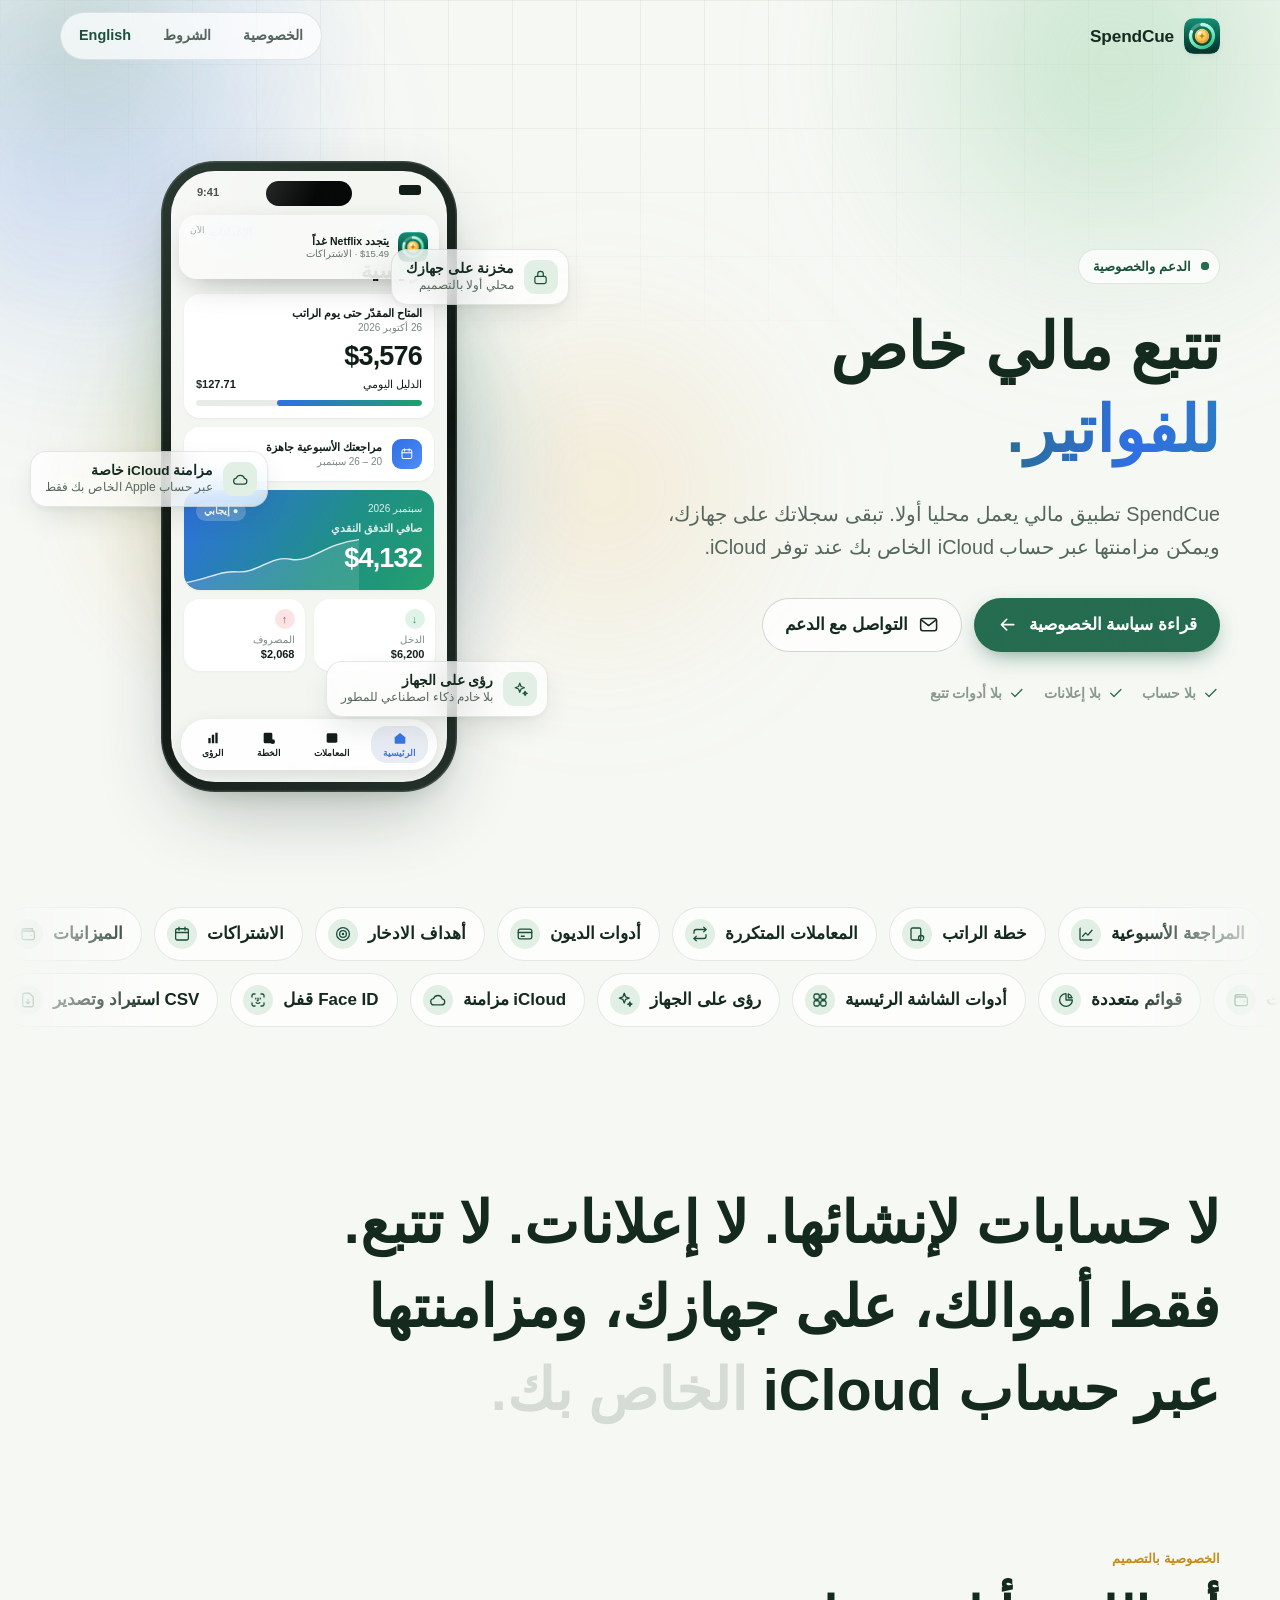
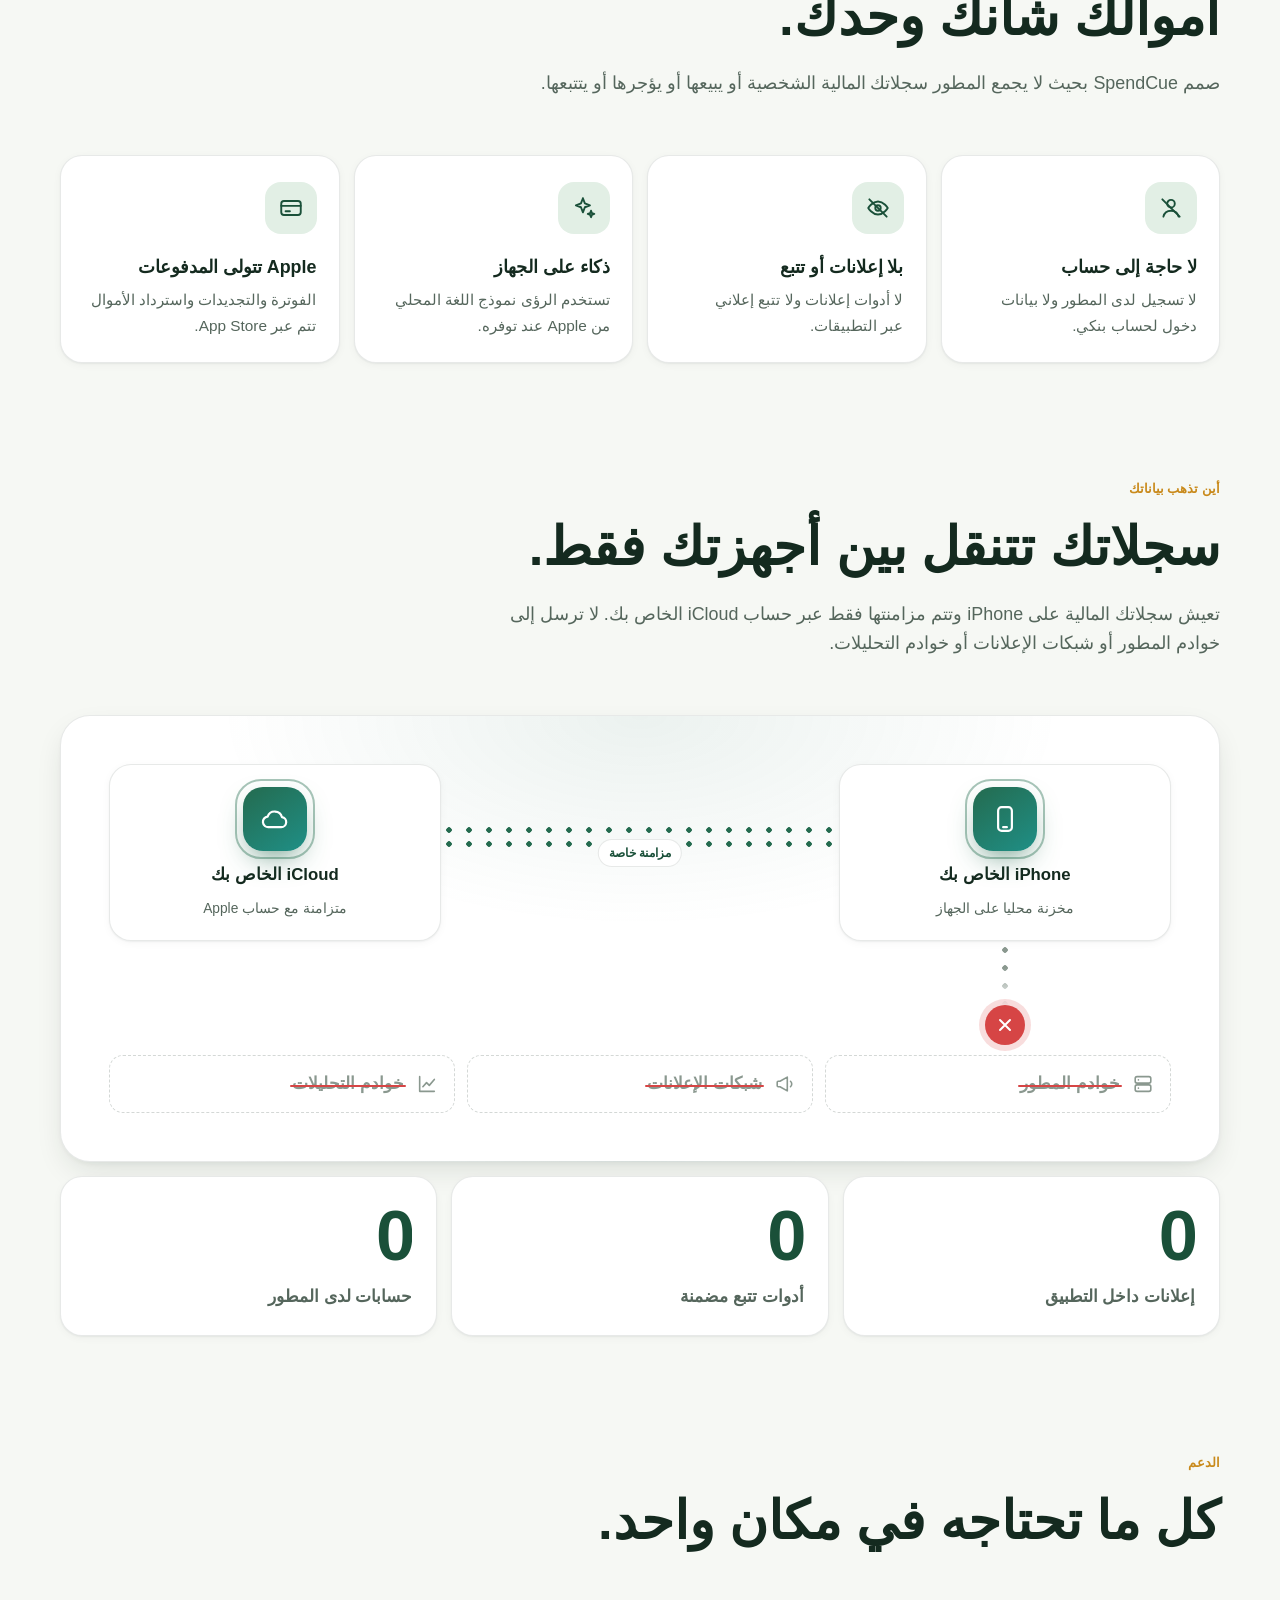
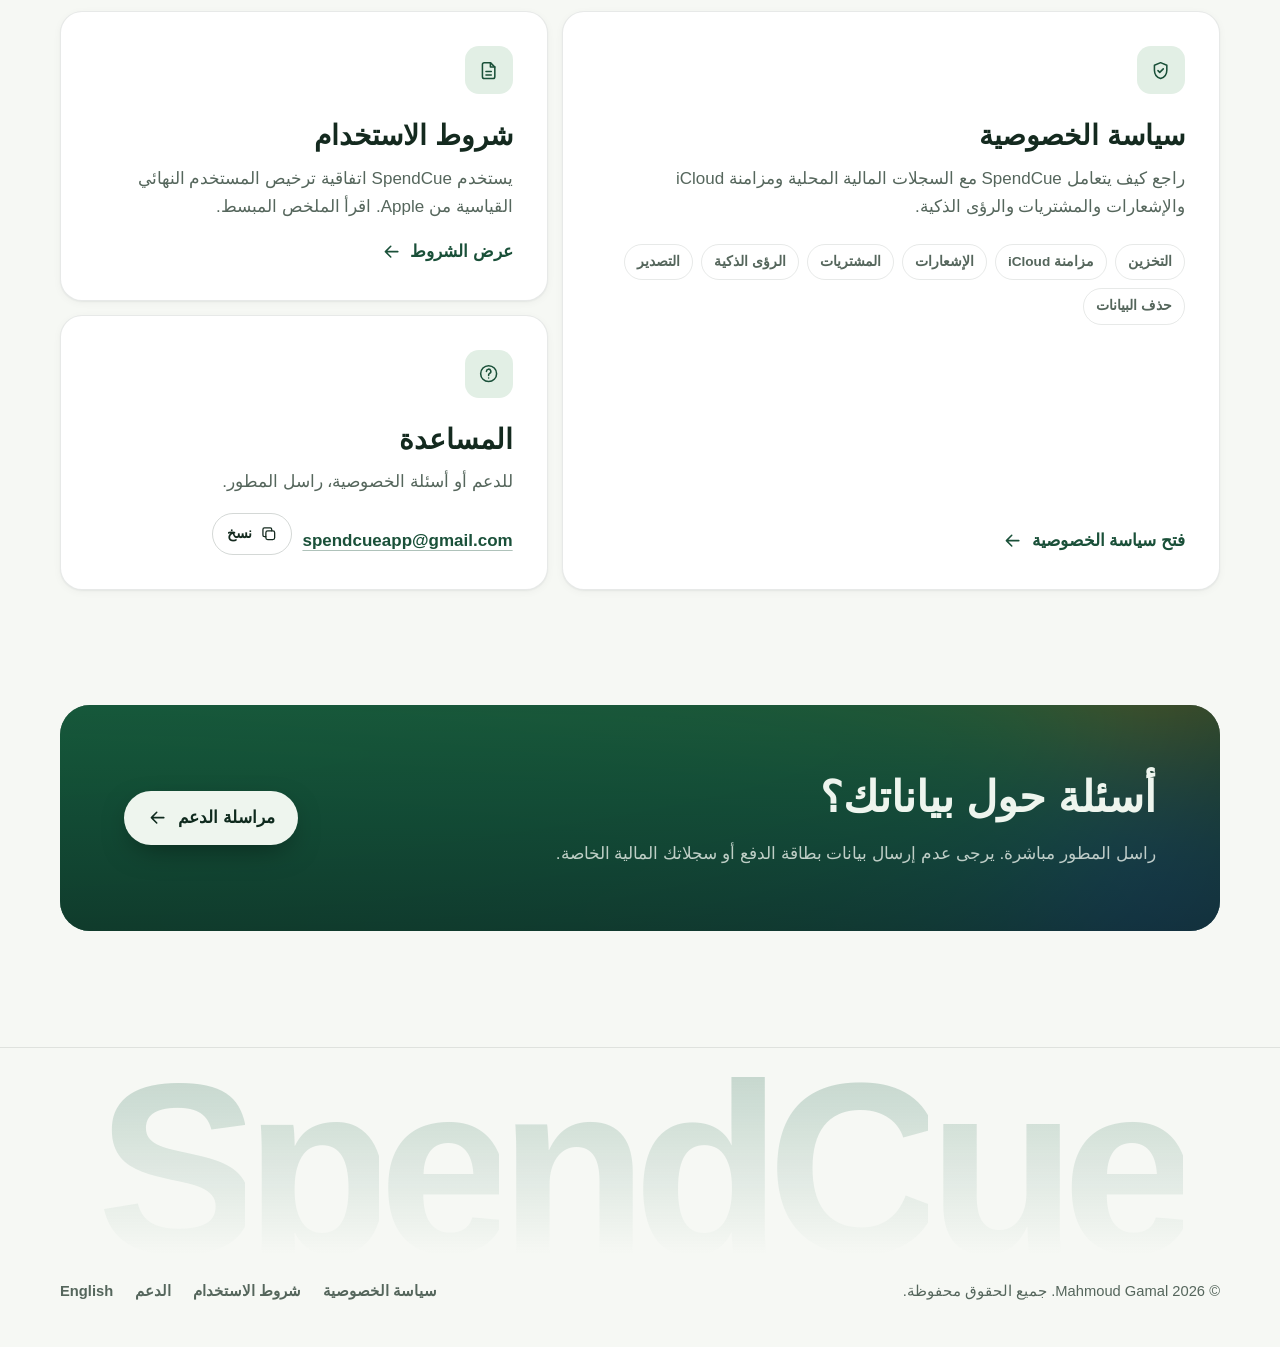
==== docs/ar/index.html @ 5187b75a "Redesign support site and add Terms of Use pages - Rebuild home, privacy, and Arabic pages on a shar" ====
<!doctype html>
<html lang="ar" dir="rtl">
  <head>
    <meta charset="utf-8">
    <meta name="viewport" content="width=device-width, initial-scale=1, viewport-fit=cover">
    <title>دعم SpendCue</title>
    <meta name="description" content="معلومات الدعم والخصوصية لتطبيق SpendCue، متتبع مالي خاص لهواتف iPhone.">
    <meta name="theme-color" content="#f6f8f4" media="(prefers-color-scheme: light)">
    <meta name="theme-color" content="#0b1510" media="(prefers-color-scheme: dark)">
    <link rel="canonical" href="https://mahmoudfotta.github.io/SpendCuePrivacy/ar/">
    <link rel="alternate" hreflang="en" href="https://mahmoudfotta.github.io/SpendCuePrivacy/">
    <link rel="alternate" hreflang="ar" href="https://mahmoudfotta.github.io/SpendCuePrivacy/ar/">
    <link rel="alternate" hreflang="x-default" href="https://mahmoudfotta.github.io/SpendCuePrivacy/">
    <link rel="icon" type="image/png" href="../assets/icon.png">
    <link rel="apple-touch-icon" href="../assets/apple-touch-icon.png">
    <link rel="stylesheet" href="../assets/styles.css">
    <script>document.documentElement.classList.add("js")</script>
    <script src="../assets/site.js" defer></script>
  </head>
  <body>
    <a class="skip-link" href="#main">تخطي إلى المحتوى</a>
    <div class="backdrop" aria-hidden="true"><span class="blob b1"></span><span class="blob b2"></span><span class="blob b3"></span></div>

    <header class="site-header">
      <div class="wrap">
        <a class="brand" href="./" aria-label="صفحة SpendCue الرئيسية">
          <img src="../assets/icon.png" alt="" width="36" height="36">
          <span>SpendCue</span>
        </a>
        <nav class="nav" aria-label="التنقل الرئيسي">
          <a href="./privacy/">الخصوصية</a>
          <a href="./terms/">الشروط</a>
          <a class="lang" href="../" lang="en" hreflang="en" dir="ltr">English</a>
        </nav>
      </div>
    </header>

    <main id="main">
      <section class="wrap hero">
        <div class="hero-copy">
          <p class="eyebrow rise" style="--d: 0ms"><span class="pulse" aria-hidden="true"></span>الدعم والخصوصية</p>
          <h1 data-split><span class="sr-only">تتبع مالي خاص للميزانيات والفواتير والأهداف والديون.</span><span aria-hidden="true">تتبع مالي خاص <span class="rotator"><span class="hl on">للميزانيات.</span><span class="hl">للفواتير.</span><span class="hl">للأهداف.</span><span class="hl">للديون.</span><span class="hl">للاشتراكات.</span></span></span></h1>
          <p class="lede rise" style="--d: 450ms">
            SpendCue تطبيق مالي يعمل محليا أولا. تبقى سجلاتك على جهازك، ويمكن مزامنتها عبر حساب iCloud الخاص بك عند توفر iCloud.
          </p>
          <div class="actions rise" style="--d: 600ms">
            <a class="btn magnetic" href="./privacy/">قراءة سياسة الخصوصية <svg class="icon arrow flip" aria-hidden="true"><use href="../assets/icons.svg#arrow"/></svg></a>
            <a class="btn ghost magnetic" href="mailto:spendcueapp@gmail.com"><svg class="icon" aria-hidden="true"><use href="../assets/icons.svg#mail"/></svg> التواصل مع الدعم</a>
          </div>
          <div class="trust-line rise" style="--d: 750ms">
            <span><svg class="icon" aria-hidden="true"><use href="../assets/icons.svg#check"/></svg>بلا حساب</span>
            <span><svg class="icon" aria-hidden="true"><use href="../assets/icons.svg#check"/></svg>بلا إعلانات</span>
            <span><svg class="icon" aria-hidden="true"><use href="../assets/icons.svg#check"/></svg>بلا أدوات تتبع</span>
          </div>
        </div>

        <div class="stage" aria-hidden="true">
          <div class="device-wrap">
            <div class="device-float">
              <div class="device">
                <div class="screen">
                  <div class="status-bar"><span>9:41</span><i></i></div>
                  <div class="notifs">
                    <div class="notif"><img src="../assets/icon.png" alt=""><div><b>يتجدد Netflix غداً</b><small>‎$15.49 · الاشتراكات</small></div><time>الآن</time></div>
                    <div class="notif"><img src="../assets/icon.png" alt=""><div><b>ميزانية البقالة عند 80%</b><small>‎$320 من ‎$400 هذا الشهر</small></div><time>الآن</time></div>
                    <div class="notif"><img src="../assets/icon.png" alt=""><div><b>مراجعتك الأسبوعية جاهزة</b><small>أنفقت أقل بنسبة 12% من الأسبوع الماضي</small></div><time>الآن</time></div>
                  </div>
                  <div class="app">
                    <div class="app-top"><span class="app-pill">شخصي ▾</span><span class="app-pill">الإعدادات ＋</span></div>
                    <p class="app-title">الرئيسية</p>
                    <div class="w-card" style="--d: 700ms">
                      <div class="w-label">المتاح المقدّر حتى يوم الراتب</div>
                      <div class="w-sub">26 أكتوبر 2026</div>
                      <div class="w-big" data-count="3576" data-prefix="$" data-delay="900">$3,576</div>
                      <div class="w-row"><span>الدليل اليومي</span><b>$127.71</b></div>
                      <div class="w-track"><b></b></div>
                    </div>
                    <div class="w-card w-review" style="--d: 850ms">
                      <span class="ico"><svg class="icon" width="16" height="16"><use href="../assets/icons.svg#calendar"/></svg></span>
                      <div><div class="w-label">مراجعتك الأسبوعية جاهزة</div><div class="w-sub">20 – 26 سبتمبر</div></div>
                    </div>
                    <div class="w-card w-flow" style="--d: 1000ms">
                      <div class="w-row"><span class="w-sub">سبتمبر 2026</span><span class="badge">● إيجابي</span></div>
                      <div class="w-label">صافي التدفق النقدي</div>
                      <div class="w-big" data-count="4132" data-prefix="$" data-delay="1100">$4,132</div>
                      <svg class="spark" viewBox="0 0 200 80" preserveAspectRatio="none">
                        <path class="area" d="M0 70 C30 64 40 52 62 54 S100 30 122 36 160 14 200 8 V80 H0Z"/>
                        <path pathLength="1" d="M0 70 C30 64 40 52 62 54 S100 30 122 36 160 14 200 8"/>
                      </svg>
                    </div>
                    <div class="mini-grid">
                      <div class="w-card" style="--d: 1150ms"><span class="dot in">↓</span><div class="w-sub">الدخل</div><b>$6,200</b></div>
                      <div class="w-card" style="--d: 1250ms"><span class="dot out">↑</span><div class="w-sub">المصروف</div><b>$2,068</b></div>
                    </div>
                  </div>
                  <div class="tabbar">
                    <span class="on"><svg><use href="../assets/icons.svg#home"/></svg>الرئيسية</span>
                    <span><svg><use href="../assets/icons.svg#list"/></svg>المعاملات</span>
                    <span><svg><use href="../assets/icons.svg#plan"/></svg>الخطة</span>
                    <span><svg><use href="../assets/icons.svg#bars"/></svg>الرؤى</span>
                  </div>
                </div>
              </div>
            </div>
          </div>
          <div class="chip c1"><span class="ci"><svg class="icon"><use href="../assets/icons.svg#lock"/></svg></span><span>مخزنة على جهازك<small>محلي أولا بالتصميم</small></span></div>
          <div class="chip c2"><span class="ci"><svg class="icon"><use href="../assets/icons.svg#cloud"/></svg></span><span>مزامنة iCloud خاصة<small>عبر حساب Apple الخاص بك فقط</small></span></div>
          <div class="chip c3"><span class="ci"><svg class="icon"><use href="../assets/icons.svg#sparkles"/></svg></span><span>رؤى على الجهاز<small>بلا خادم ذكاء اصطناعي للمطور</small></span></div>
        </div>
      </section>

      <div class="marquee" role="region" aria-label="المزايا">
        <div class="marquee-track"><div class="marquee-set" style="display:contents"><span class="pill"><svg class="icon" aria-hidden="true"><use href="../assets/icons.svg#wallet"/></svg>الميزانيات</span><span class="pill"><svg class="icon" aria-hidden="true"><use href="../assets/icons.svg#calendar"/></svg>الاشتراكات</span><span class="pill"><svg class="icon" aria-hidden="true"><use href="../assets/icons.svg#target"/></svg>أهداف الادخار</span><span class="pill"><svg class="icon" aria-hidden="true"><use href="../assets/icons.svg#card"/></svg>أدوات الديون</span><span class="pill"><svg class="icon" aria-hidden="true"><use href="../assets/icons.svg#repeat"/></svg>المعاملات المتكررة</span><span class="pill"><svg class="icon" aria-hidden="true"><use href="../assets/icons.svg#plan"/></svg>خطة الراتب</span><span class="pill"><svg class="icon" aria-hidden="true"><use href="../assets/icons.svg#chart"/></svg>المراجعة الأسبوعية</span></div><div aria-hidden="true" style="display:contents"><span class="pill"><svg class="icon" aria-hidden="true"><use href="../assets/icons.svg#wallet"/></svg>الميزانيات</span><span class="pill"><svg class="icon" aria-hidden="true"><use href="../assets/icons.svg#calendar"/></svg>الاشتراكات</span><span class="pill"><svg class="icon" aria-hidden="true"><use href="../assets/icons.svg#target"/></svg>أهداف الادخار</span><span class="pill"><svg class="icon" aria-hidden="true"><use href="../assets/icons.svg#card"/></svg>أدوات الديون</span><span class="pill"><svg class="icon" aria-hidden="true"><use href="../assets/icons.svg#repeat"/></svg>المعاملات المتكررة</span><span class="pill"><svg class="icon" aria-hidden="true"><use href="../assets/icons.svg#plan"/></svg>خطة الراتب</span><span class="pill"><svg class="icon" aria-hidden="true"><use href="../assets/icons.svg#chart"/></svg>المراجعة الأسبوعية</span></div></div>
        <div class="marquee-track reverse"><div class="marquee-set" style="display:contents"><span class="pill"><svg class="icon" aria-hidden="true"><use href="../assets/icons.svg#file"/></svg>استيراد وتصدير CSV</span><span class="pill"><svg class="icon" aria-hidden="true"><use href="../assets/icons.svg#faceid"/></svg>قفل Face ID</span><span class="pill"><svg class="icon" aria-hidden="true"><use href="../assets/icons.svg#cloud"/></svg>مزامنة iCloud</span><span class="pill"><svg class="icon" aria-hidden="true"><use href="../assets/icons.svg#sparkles"/></svg>رؤى على الجهاز</span><span class="pill"><svg class="icon" aria-hidden="true"><use href="../assets/icons.svg#grid"/></svg>أدوات الشاشة الرئيسية</span><span class="pill"><svg class="icon" aria-hidden="true"><use href="../assets/icons.svg#pie"/></svg>قوائم متعددة</span><span class="pill"><svg class="icon" aria-hidden="true"><use href="../assets/icons.svg#wallet"/></svg>الميزانيات</span></div><div aria-hidden="true" style="display:contents"><span class="pill"><svg class="icon" aria-hidden="true"><use href="../assets/icons.svg#file"/></svg>استيراد وتصدير CSV</span><span class="pill"><svg class="icon" aria-hidden="true"><use href="../assets/icons.svg#faceid"/></svg>قفل Face ID</span><span class="pill"><svg class="icon" aria-hidden="true"><use href="../assets/icons.svg#cloud"/></svg>مزامنة iCloud</span><span class="pill"><svg class="icon" aria-hidden="true"><use href="../assets/icons.svg#sparkles"/></svg>رؤى على الجهاز</span><span class="pill"><svg class="icon" aria-hidden="true"><use href="../assets/icons.svg#grid"/></svg>أدوات الشاشة الرئيسية</span><span class="pill"><svg class="icon" aria-hidden="true"><use href="../assets/icons.svg#pie"/></svg>قوائم متعددة</span><span class="pill"><svg class="icon" aria-hidden="true"><use href="../assets/icons.svg#wallet"/></svg>الميزانيات</span></div></div>
      </div>

      <section class="wrap section">
        <p class="manifesto" data-scrub>لا حسابات لإنشائها. لا إعلانات. لا تتبع. فقط <span class="key">أموالك، على جهازك،</span> ومزامنتها عبر <span class="key">حساب iCloud الخاص بك.</span></p>
      </section>

      <section class="wrap section" aria-labelledby="promises-title" style="padding-top: 0">
        <div class="section-head reveal">
          <span class="kicker">الخصوصية بالتصميم</span>
          <h2 id="promises-title" data-words>أموالك شأنك وحدك.</h2>
          <p>صمم SpendCue بحيث لا يجمع المطور سجلاتك المالية الشخصية أو يبيعها أو يؤجرها أو يتتبعها.</p>
        </div>
        <div class="promises tilt-group" data-stagger>
          <article class="promise reveal tilt glow-border">
            <span class="p-icon"><svg class="icon" aria-hidden="true"><use href="../assets/icons.svg#user-off"/></svg></span>
            <h3>لا حاجة إلى حساب</h3>
            <p>لا تسجيل لدى المطور ولا بيانات دخول لحساب بنكي.</p>
          </article>
          <article class="promise reveal tilt glow-border">
            <span class="p-icon"><svg class="icon" aria-hidden="true"><use href="../assets/icons.svg#eye-off"/></svg></span>
            <h3>بلا إعلانات أو تتبع</h3>
            <p>لا أدوات إعلانات ولا تتبع إعلاني عبر التطبيقات.</p>
          </article>
          <article class="promise reveal tilt glow-border">
            <span class="p-icon"><svg class="icon" aria-hidden="true"><use href="../assets/icons.svg#sparkles"/></svg></span>
            <h3>ذكاء على الجهاز</h3>
            <p>تستخدم الرؤى نموذج اللغة المحلي من Apple عند توفره.</p>
          </article>
          <article class="promise reveal tilt glow-border">
            <span class="p-icon"><svg class="icon" aria-hidden="true"><use href="../assets/icons.svg#card"/></svg></span>
            <h3>Apple تتولى المدفوعات</h3>
            <p>الفوترة والتجديدات واسترداد الأموال تتم عبر App Store.</p>
          </article>
        </div>
      </section>

      <section class="wrap section" aria-labelledby="flow-title" style="padding-top: 0">
        <div class="section-head reveal">
          <span class="kicker">أين تذهب بياناتك</span>
          <h2 id="flow-title" data-words>سجلاتك تتنقل بين أجهزتك فقط.</h2>
          <p>تعيش سجلاتك المالية على iPhone وتتم مزامنتها فقط عبر حساب iCloud الخاص بك. لا ترسل إلى خوادم المطور أو شبكات الإعلانات أو خوادم التحليلات.</p>
        </div>
        <div class="flow reveal">
          <div class="node phone"><span class="n-icon"><svg class="icon" aria-hidden="true"><use href="../assets/icons.svg#phone"/></svg></span><b>iPhone الخاص بك</b><small>مخزنة محليا على الجهاز</small></div>
          <div class="wire" aria-hidden="true"><span></span><span></span><em>مزامنة خاصة</em></div>
          <div class="node cloud"><span class="n-icon"><svg class="icon" aria-hidden="true"><use href="../assets/icons.svg#cloud"/></svg></span><b>iCloud الخاص بك</b><small>متزامنة مع حساب Apple</small></div>
          <div class="drop" aria-hidden="true"><span class="barrier"><svg class="icon" aria-hidden="true"><use href="../assets/icons.svg#x"/></svg></span></div>
          <div class="blocked">
            <div style="--i: 0"><svg class="icon" aria-hidden="true"><use href="../assets/icons.svg#server"/></svg><span>خوادم المطور</span></div>
            <div style="--i: 1"><svg class="icon" aria-hidden="true"><use href="../assets/icons.svg#megaphone"/></svg><span>شبكات الإعلانات</span></div>
            <div style="--i: 2"><svg class="icon" aria-hidden="true"><use href="../assets/icons.svg#chart"/></svg><span>خوادم التحليلات</span></div>
          </div>
        </div>
        <div class="stats" data-stagger>
          <div class="stat reveal"><strong><span class="odo"><span class="odo-strip"><span>9</span><span>8</span><span>7</span><span>6</span><span>5</span><span>4</span><span>3</span><span>2</span><span>1</span><span>0</span></span></span></strong><p>إعلانات داخل التطبيق</p></div>
          <div class="stat reveal"><strong><span class="odo"><span class="odo-strip"><span>9</span><span>8</span><span>7</span><span>6</span><span>5</span><span>4</span><span>3</span><span>2</span><span>1</span><span>0</span></span></span></strong><p>أدوات تتبع مضمنة</p></div>
          <div class="stat reveal"><strong><span class="odo"><span class="odo-strip"><span>9</span><span>8</span><span>7</span><span>6</span><span>5</span><span>4</span><span>3</span><span>2</span><span>1</span><span>0</span></span></span></strong><p>حسابات لدى المطور</p></div>
        </div>
      </section>

      <section class="wrap section" aria-labelledby="help-title" style="padding-top: 0">
        <div class="section-head reveal">
          <span class="kicker">الدعم</span>
          <h2 id="help-title" data-words>كل ما تحتاجه في مكان واحد.</h2>
        </div>
        <div class="bento tilt-group" data-stagger>
          <a class="tile big reveal tilt glow-border" data-tilt="4" href="./privacy/">
            <span class="t-icon"><svg class="icon" aria-hidden="true"><use href="../assets/icons.svg#shield"/></svg></span>
            <h3>سياسة الخصوصية</h3>
            <p>راجع كيف يتعامل SpendCue مع السجلات المالية المحلية ومزامنة iCloud والإشعارات والمشتريات والرؤى الذكية.</p>
            <ul class="toc-preview" aria-label="الموضوعات المشمولة">
              <li style="--i: 0">التخزين</li>
              <li style="--i: 1">مزامنة iCloud</li>
              <li style="--i: 2">الإشعارات</li>
              <li style="--i: 3">المشتريات</li>
              <li style="--i: 4">الرؤى الذكية</li>
              <li style="--i: 5">التصدير</li>
              <li style="--i: 6">حذف البيانات</li>
            </ul>
            <span class="go">فتح سياسة الخصوصية <svg class="icon arrow flip" aria-hidden="true"><use href="../assets/icons.svg#arrow"/></svg></span>
          </a>
          <a class="tile reveal tilt glow-border" data-tilt="5" href="./terms/">
            <span class="t-icon"><svg class="icon" aria-hidden="true"><use href="../assets/icons.svg#doc"/></svg></span>
            <h3>شروط الاستخدام</h3>
            <p>يستخدم SpendCue اتفاقية ترخيص المستخدم النهائي القياسية من Apple. اقرأ الملخص المبسط.</p>
            <span class="go">عرض الشروط <svg class="icon arrow flip" aria-hidden="true"><use href="../assets/icons.svg#arrow"/></svg></span>
          </a>
          <div class="tile reveal tilt glow-border" data-tilt="5">
            <span class="t-icon"><svg class="icon" aria-hidden="true"><use href="../assets/icons.svg#help"/></svg></span>
            <h3>المساعدة</h3>
            <p>للدعم أو أسئلة الخصوصية، راسل المطور.</p>
            <div class="email-row">
              <a class="go" href="mailto:spendcueapp@gmail.com">spendcueapp@gmail.com</a>
              <button class="copy-btn" type="button" data-copy="spendcueapp@gmail.com">
                <svg class="icon copy" aria-hidden="true"><use href="../assets/icons.svg#copy"/></svg>
                <svg class="icon check" aria-hidden="true"><use href="../assets/icons.svg#check"/></svg>
                نسخ
              </button>
            </div>
          </div>
        </div>
      </section>

      <section class="wrap section" style="padding-top: 0">
        <div class="cta reveal">
          <div>
            <h2>أسئلة حول بياناتك؟</h2>
            <p>راسل المطور مباشرة. يرجى عدم إرسال بيانات بطاقة الدفع أو سجلاتك المالية الخاصة.</p>
          </div>
          <a class="btn magnetic" data-magnet="0.35" href="mailto:spendcueapp@gmail.com">مراسلة الدعم <svg class="icon arrow flip" aria-hidden="true"><use href="../assets/icons.svg#arrow"/></svg></a>
        </div>
      </section>
    </main>

    <footer class="site-footer">
      <span class="footer-mark reveal" aria-hidden="true" data-letters>SpendCue</span>
      <div class="wrap">
        <span>&copy; 2026 Mahmoud Gamal. جميع الحقوق محفوظة.</span>
        <nav class="foot-links" aria-label="روابط التذييل">
          <a href="./privacy/">سياسة الخصوصية</a>
          <a href="./terms/">شروط الاستخدام</a>
          <a href="mailto:spendcueapp@gmail.com">الدعم</a>
          <a href="../" lang="en" hreflang="en" dir="ltr">English</a>
        </nav>
      </div>
    </footer>

    <div class="toast" role="status" aria-live="polite"><svg class="icon" aria-hidden="true"><use href="../assets/icons.svg#check"/></svg>تم نسخ البريد</div>
  </body>
</html>
---- docs/assets/styles.css ----
/* ==========================================================================
   SpendCue — support site
   Tokens mirror the app's asset catalog (color.brand.primary, color.bg.*).
   ========================================================================== */

:root {
  color-scheme: light;

  --bg: #f6f8f4;
  --bg-deep: #e9f0e8;
  --surface: #ffffff;
  --glass: rgba(255, 255, 255, 0.72);
  --ink: #142a1f;
  --muted: #55665c;
  --faint: #8a988f;
  --line: rgba(20, 42, 31, 0.1);
  --line-strong: rgba(20, 42, 31, 0.18);

  --brand: #246b4f;
  --brand-ink: #1a5039;
  --brand-soft: #e2efe5;
  --on-brand: #ffffff;
  --mint: #7fc792;
  --gold: #c98a1b;
  --blue: #2f6fe4;
  --teal: #1f8f86;
  --flow: linear-gradient(120deg, #2f6fe4 0%, #1f8f86 55%, #1e9e6a 100%);

  --aurora-1: rgba(127, 199, 146, 0.45);
  --aurora-2: rgba(47, 111, 228, 0.18);
  --aurora-3: rgba(227, 169, 59, 0.22);

  --shadow-sm: 0 1px 2px rgba(20, 42, 31, 0.06), 0 2px 8px rgba(20, 42, 31, 0.04);
  --shadow-md: 0 2px 4px rgba(20, 42, 31, 0.04), 0 12px 32px -8px rgba(20, 42, 31, 0.14);
  --shadow-lg: 0 30px 80px -20px rgba(20, 42, 31, 0.32), 0 12px 24px -12px rgba(20, 42, 31, 0.18);

  --radius: 22px;
  --radius-sm: 14px;
  --ease-out: cubic-bezier(0.16, 1, 0.3, 1);
  --ease-in-out: cubic-bezier(0.65, 0, 0.35, 1);
  --spring: cubic-bezier(0.34, 1.56, 0.64, 1);

  --gutter: clamp(16px, 4vw, 40px);
  --max: 1160px;
  --header-h: 72px;
}

@media (prefers-color-scheme: dark) {
  :root {
    color-scheme: dark;

    --bg: #0b1510;
    --bg-deep: #0f1d16;
    --surface: #13211a;
    --glass: rgba(16, 28, 22, 0.7);
    --ink: #eef5ee;
    --muted: #a7b8ad;
    --faint: #75877b;
    --line: rgba(238, 245, 238, 0.09);
    --line-strong: rgba(238, 245, 238, 0.16);

    --brand: #a0d6ac;
    --brand-ink: #c3e8cb;
    --brand-soft: rgba(160, 214, 172, 0.12);
    --on-brand: #0b1510;
    --mint: #a0d6ac;
    --gold: #efc87c;
    --blue: #7aa6ff;
    --teal: #7accc4;

    --aurora-1: rgba(160, 214, 172, 0.16);
    --aurora-2: rgba(70, 120, 230, 0.16);
    --aurora-3: rgba(239, 200, 124, 0.08);

    --shadow-sm: 0 1px 2px rgba(0, 0, 0, 0.4);
    --shadow-md: 0 2px 4px rgba(0, 0, 0, 0.3), 0 12px 32px -8px rgba(0, 0, 0, 0.5);
    --shadow-lg: 0 30px 80px -20px rgba(0, 0, 0, 0.75), 0 12px 24px -12px rgba(0, 0, 0, 0.5);
  }
}

/* --------------------------------------------------------------------------
   Base
   -------------------------------------------------------------------------- */

*,
*::before,
*::after {
  box-sizing: border-box;
}

html {
  scroll-behavior: smooth;
  scroll-padding-top: calc(var(--header-h) + 24px);
  -webkit-text-size-adjust: 100%;
}

body {
  margin: 0;
  min-height: 100vh;
  overflow-x: hidden;
  background: var(--bg);
  color: var(--ink);
  font-family: -apple-system, BlinkMacSystemFont, "SF Pro Text", "Segoe UI", Roboto, "Noto Sans Arabic", "Helvetica Neue", sans-serif;
  font-size: 17px;
  line-height: 1.65;
  -webkit-font-smoothing: antialiased;
  text-rendering: optimizeLegibility;
}

::selection {
  background: color-mix(in srgb, var(--brand) 28%, transparent);
}

a {
  color: var(--brand-ink);
  text-decoration-color: color-mix(in srgb, currentColor 35%, transparent);
  text-decoration-thickness: 0.08em;
  text-underline-offset: 0.22em;
  transition: color 0.2s, text-decoration-color 0.2s;
}

a:hover {
  text-decoration-color: currentColor;
}

:focus-visible {
  outline: 2px solid var(--brand);
  outline-offset: 3px;
  border-radius: 8px;
}

h1,
h2,
h3 {
  margin: 0;
  font-family: -apple-system, BlinkMacSystemFont, "SF Pro Display", "Segoe UI", Roboto, "Noto Sans Arabic", sans-serif;
  line-height: 1.08;
  letter-spacing: -0.025em;
  text-wrap: balance;
}

html[lang="ar"] h1,
html[lang="ar"] h2,
html[lang="ar"] h3 {
  letter-spacing: 0;
  line-height: 1.3;
}

p {
  margin: 0 0 1em;
  text-wrap: pretty;
}

.icon {
  width: 1.25em;
  height: 1.25em;
  flex: none;
  fill: none;
  stroke: currentColor;
  stroke-width: 1.75;
  stroke-linecap: round;
  stroke-linejoin: round;
}

html[dir="rtl"] .flip {
  transform: scaleX(-1);
}

.sr-only {
  position: absolute;
  width: 1px;
  height: 1px;
  overflow: hidden;
  clip: rect(0 0 0 0);
  white-space: nowrap;
}

.skip-link {
  position: fixed;
  inset-inline-start: 16px;
  top: -60px;
  z-index: 100;
  padding: 10px 16px;
  border-radius: 999px;
  background: var(--ink);
  color: var(--bg);
  font-weight: 700;
  text-decoration: none;
  transition: top 0.3s var(--ease-out);
}

.skip-link:focus {
  top: 16px;
}

.wrap {
  width: min(var(--max), 100% - var(--gutter) * 2);
  margin-inline: auto;
}

/* --------------------------------------------------------------------------
   Ambient background — drifting aurora + fading grid
   -------------------------------------------------------------------------- */

.backdrop {
  position: fixed;
  inset: 0;
  z-index: -1;
  overflow: hidden;
  pointer-events: none;
}

.backdrop::before {
  content: "";
  position: absolute;
  inset: 0;
  background-image:
    linear-gradient(var(--line) 1px, transparent 1px),
    linear-gradient(90deg, var(--line) 1px, transparent 1px);
  background-size: 64px 64px;
  mask-image: radial-gradient(ellipse 80% 55% at 50% 0%, #000 20%, transparent 75%);
  -webkit-mask-image: radial-gradient(ellipse 80% 55% at 50% 0%, #000 20%, transparent 75%);
  opacity: 0.55;
}

.blob {
  position: absolute;
  width: 46vmax;
  height: 46vmax;
  border-radius: 50%;
  filter: blur(70px);
  will-change: transform;
}

.blob.b1 {
  top: -18vmax;
  inset-inline-start: -10vmax;
  background: radial-gradient(circle, var(--aurora-1), transparent 65%);
  animation: drift-a 22s var(--ease-in-out) infinite alternate;
}

.blob.b2 {
  top: -10vmax;
  inset-inline-end: -16vmax;
  background: radial-gradient(circle, var(--aurora-2), transparent 65%);
  animation: drift-b 26s var(--ease-in-out) infinite alternate;
}

.blob.b3 {
  top: 30vh;
  left: 30%;
  width: 34vmax;
  height: 34vmax;
  background: radial-gradient(circle, var(--aurora-3), transparent 65%);
  animation: drift-c 30s var(--ease-in-out) infinite alternate;
}

@keyframes drift-a {
  to { transform: translate3d(12vmax, 8vmax, 0) scale(1.15); }
}

@keyframes drift-b {
  to { transform: translate3d(-10vmax, 14vmax, 0) scale(0.9); }
}

@keyframes drift-c {
  to { transform: translate3d(-14vmax, -6vmax, 0) scale(1.2); }
}

/* --------------------------------------------------------------------------
   Header
   -------------------------------------------------------------------------- */

.site-header {
  position: sticky;
  top: 0;
  z-index: 50;
  view-transition-name: site-header;
}

.site-header .wrap {
  display: flex;
  align-items: center;
  justify-content: space-between;
  gap: 16px;
  height: var(--header-h);
}

.site-header {
  border-bottom: 1px solid transparent;
  transition: background-color 0.4s, border-color 0.4s, backdrop-filter 0.4s, -webkit-backdrop-filter 0.4s;
}

.site-header.is-scrolled {
  border-bottom-color: var(--line);
  background-color: var(--glass);
  backdrop-filter: saturate(180%) blur(18px);
  -webkit-backdrop-filter: saturate(180%) blur(18px);
}

.brand {
  display: inline-flex;
  align-items: center;
  gap: 10px;
  color: var(--ink);
  font-size: 1.08rem;
  font-weight: 750;
  letter-spacing: -0.01em;
  text-decoration: none;
}

.brand img {
  width: 36px;
  height: 36px;
  border-radius: 9px;
  box-shadow: var(--shadow-sm);
  view-transition-name: brand-icon;
  transition: transform 0.5s var(--spring);
}

.brand:hover img {
  transform: rotate(-8deg) scale(1.08);
}

.nav {
  display: flex;
  align-items: center;
  gap: 4px;
  padding: 4px;
  border: 1px solid var(--line);
  border-radius: 999px;
  background: var(--glass);
  backdrop-filter: blur(12px);
  -webkit-backdrop-filter: blur(12px);
}

.nav a {
  position: relative;
  padding: 7px 14px;
  border-radius: 999px;
  color: var(--muted);
  font-size: 0.9rem;
  font-weight: 600;
  text-decoration: none;
  white-space: nowrap;
  transition: color 0.25s, background 0.25s;
}

.nav a:hover {
  color: var(--ink);
  background: var(--brand-soft);
}

.nav a[aria-current="page"] {
  color: var(--on-brand);
  background: var(--brand);
}

.nav .lang {
  color: var(--brand-ink);
}

/* --------------------------------------------------------------------------
   Buttons & chips
   -------------------------------------------------------------------------- */

.btn {
  position: relative;
  display: inline-flex;
  align-items: center;
  justify-content: center;
  gap: 10px;
  min-height: 52px;
  padding: 12px 22px;
  overflow: hidden;
  border: 1px solid transparent;
  border-radius: 999px;
  background: var(--brand);
  color: var(--on-brand);
  font: inherit;
  font-weight: 700;
  text-decoration: none;
  cursor: pointer;
  isolation: isolate;
  box-shadow: 0 8px 24px -8px color-mix(in srgb, var(--brand) 70%, transparent);
  transition: transform 0.4s var(--spring), box-shadow 0.4s var(--ease-out), background 0.3s;
}

.btn::after {
  content: "";
  position: absolute;
  inset: 0;
  z-index: -1;
  background: linear-gradient(105deg, transparent 30%, rgba(255, 255, 255, 0.35) 50%, transparent 70%);
  transform: translateX(-120%);
  transition: transform 0.8s var(--ease-out);
}

.btn:hover {
  transform: translateY(-2px);
  box-shadow: 0 14px 32px -10px color-mix(in srgb, var(--brand) 80%, transparent);
}

.btn:hover::after {
  transform: translateX(120%);
}

.btn:active {
  transform: translateY(0) scale(0.97);
}

.btn .icon {
  transition: transform 0.4s var(--spring);
}

.btn:hover .icon.arrow {
  transform: translateX(4px);
}

html[dir="rtl"] .btn:hover .icon.arrow {
  transform: scaleX(-1) translateX(4px);
}

.btn.ghost {
  border-color: var(--line-strong);
  background: var(--glass);
  color: var(--ink);
  box-shadow: none;
  backdrop-filter: blur(10px);
  -webkit-backdrop-filter: blur(10px);
}

.btn.ghost:hover {
  border-color: var(--brand);
  background: var(--surface);
}

.eyebrow {
  display: inline-flex;
  align-items: center;
  gap: 10px;
  margin: 0 0 22px;
  padding: 6px 14px 6px 10px;
  border: 1px solid var(--line);
  border-radius: 999px;
  background: var(--glass);
  color: var(--brand-ink);
  font-size: 0.8rem;
  font-weight: 700;
  letter-spacing: 0.08em;
  text-transform: uppercase;
  backdrop-filter: blur(10px);
  -webkit-backdrop-filter: blur(10px);
}

html[dir="rtl"] .eyebrow {
  padding: 6px 10px 6px 14px;
  letter-spacing: 0;
}

.pulse {
  position: relative;
  width: 8px;
  height: 8px;
  border-radius: 50%;
  background: var(--brand);
}

.pulse::after {
  content: "";
  position: absolute;
  inset: 0;
  border-radius: 50%;
  background: var(--brand);
  animation: pulse 2.2s var(--ease-out) infinite;
}

@keyframes pulse {
  from { transform: scale(1); opacity: 0.6; }
  to { transform: scale(3.2); opacity: 0; }
}

/* --------------------------------------------------------------------------
   Motion primitives
   -------------------------------------------------------------------------- */

/* Load-in: pure CSS so content shows without JS. */
.rise {
  animation: rise 1s var(--ease-out) both;
  animation-delay: var(--d, 0ms);
}

@keyframes rise {
  from { opacity: 0; transform: translateY(24px); filter: blur(6px); }
  to { opacity: 1; transform: none; filter: blur(0); }
}

/* Headline word cascade (words are wrapped by site.js). */
.split .w {
  display: inline-block;
  animation: word-in 1.1s var(--ease-out) both;
  animation-delay: calc(var(--i) * 55ms + 120ms);
}

@keyframes word-in {
  from { opacity: 0; transform: translateY(0.55em) rotate(2deg); filter: blur(10px); }
  to { opacity: 1; transform: none; filter: blur(0); }
}

/* Scroll reveal: hidden only once JS confirms it can reveal. */
html.js .reveal {
  opacity: 0;
  transform: translateY(32px) scale(0.985);
  transition:
    opacity 0.9s var(--ease-out),
    transform 1s var(--ease-out);
  transition-delay: calc(var(--i, 0) * 90ms);
}

html.js .reveal.in {
  opacity: 1;
  transform: none;
}

/* Gradient text that slowly shifts */
.hl {
  background: linear-gradient(100deg, var(--brand) 0%, var(--blue) 30%, var(--teal) 60%, var(--brand) 100%);
  background-size: 250% 100%;
  -webkit-background-clip: text;
  background-clip: text;
  color: transparent;
  animation: word-in 1.1s var(--ease-out) both, sheen 9s linear infinite;
}

@keyframes sheen {
  to { background-position: -250% 0; }
}

/* --------------------------------------------------------------------------
   Home — hero
   -------------------------------------------------------------------------- */

.hero {
  display: grid;
  grid-template-columns: minmax(0, 1.08fr) minmax(0, 0.92fr);
  align-items: center;
  gap: clamp(32px, 6vw, 80px);
  padding-block: clamp(32px, 7vw, 88px) clamp(48px, 8vw, 110px);
}

.hero h1 {
  font-size: clamp(2.6rem, 6.4vw, 5.1rem);
  font-weight: 760;
}

html[lang="ar"] .hero h1 {
  font-size: clamp(2.3rem, 5vw, 4.1rem);
}

html[lang="ar"] .doc-hero h1 {
  font-size: clamp(2.2rem, 4.6vw, 3.7rem);
}

.lede {
  max-width: 600px;
  margin-top: 26px;
  color: var(--muted);
  font-size: clamp(1.08rem, 1.6vw, 1.24rem);
}

.actions {
  display: flex;
  flex-wrap: wrap;
  gap: 12px;
  margin-top: 34px;
}

.trust-line {
  display: flex;
  flex-wrap: wrap;
  align-items: center;
  gap: 8px 18px;
  margin-top: 30px;
  color: var(--faint);
  font-size: 0.88rem;
  font-weight: 600;
}

.trust-line span {
  display: inline-flex;
  align-items: center;
  gap: 6px;
}

.trust-line .icon {
  color: var(--brand);
}

/* Device stage */

.stage {
  position: relative;
  display: grid;
  place-items: center;
  min-height: 600px;
  perspective: 1400px;
}

.stage::before {
  content: "";
  position: absolute;
  width: 78%;
  aspect-ratio: 1;
  border-radius: 50%;
  background: conic-gradient(from 0deg, var(--aurora-1), var(--aurora-2), var(--aurora-3), var(--aurora-1));
  filter: blur(50px);
  opacity: 0.9;
  animation: spin 24s linear infinite;
}

@keyframes spin {
  to { transform: rotate(360deg); }
}

.device {
  --rx: 0deg;
  --ry: 0deg;
  position: relative;
  width: 296px;
  aspect-ratio: 9 / 19.2;
  padding: 10px;
  border-radius: 54px;
  background: linear-gradient(145deg, #2a3a31, #0c1410 55%, #24322a);
  box-shadow: var(--shadow-lg), inset 0 0 0 1.5px rgba(255, 255, 255, 0.12);
  transform: rotateX(var(--rx)) rotateY(var(--ry));
  transform-style: preserve-3d;
  transition: transform 0.6s var(--ease-out);
}

.device-wrap {
  perspective: 1400px;
  animation: device-in 1.4s var(--ease-out) 0.25s both;
}

@keyframes device-in {
  from { opacity: 0; transform: translateY(60px) scale(0.92); filter: blur(8px); }
  to { opacity: 1; transform: none; filter: none; }
}

.device-float {
  animation: float 7s var(--ease-in-out) infinite;
}

@keyframes float {
  0%, 100% { transform: translateY(0); }
  50% { transform: translateY(-14px); }
}

.screen {
  position: relative;
  height: 100%;
  overflow: hidden;
  border-radius: 44px;
  background: #f4f6f2;
  color: #101d16;
  font-size: 11px;
  line-height: 1.35;
  text-align: start;
}

.screen::before {
  /* Dynamic Island */
  content: "";
  position: absolute;
  top: 10px;
  left: 50%;
  z-index: 3;
  width: 86px;
  height: 25px;
  border-radius: 20px;
  background: #050806;
  transform: translateX(-50%);
}

.screen::after {
  /* glass glare */
  content: "";
  position: absolute;
  inset: 0;
  z-index: 4;
  background: linear-gradient(115deg, rgba(255, 255, 255, 0.35) 0%, transparent 28%, transparent 70%, rgba(255, 255, 255, 0.08) 100%);
  pointer-events: none;
}

.status-bar {
  display: flex;
  justify-content: space-between;
  padding: 14px 26px 0;
  font-size: 11px;
  font-weight: 700;
  direction: ltr;
}

.status-bar i {
  display: inline-block;
  width: 22px;
  height: 10px;
  border-radius: 3px;
  background: #101d16;
}

.app {
  display: grid;
  gap: 9px;
  padding: 20px 13px 0;
}

.app-top {
  display: flex;
  justify-content: space-between;
}

.app-pill {
  padding: 5px 11px;
  border-radius: 999px;
  background: #fff;
  color: #2f6fe4;
  font-weight: 700;
  box-shadow: 0 1px 4px rgba(0, 0, 0, 0.06);
}

.app-title {
  margin: 2px 0 0;
  font-size: 22px;
  font-weight: 800;
  letter-spacing: -0.02em;
}

.w-card {
  padding: 12px;
  border-radius: 16px;
  background: #fff;
  box-shadow: 0 1px 3px rgba(16, 29, 22, 0.05);
  animation: card-in 0.9s var(--ease-out) both;
  animation-delay: var(--d, 0ms);
}

@keyframes card-in {
  from { opacity: 0; transform: translateY(18px) scale(0.96); }
  to { opacity: 1; transform: none; }
}

.w-label {
  color: #101d16;
  font-weight: 700;
}

.w-sub {
  color: #7b8780;
  font-size: 10px;
}

.w-big {
  margin: 4px 0 2px;
  font-size: 27px;
  font-weight: 800;
  letter-spacing: -0.03em;
  font-variant-numeric: tabular-nums;
  direction: ltr;
  text-align: start;
}

html[dir="rtl"] .w-big {
  text-align: end;
}

.w-row {
  display: flex;
  justify-content: space-between;
  gap: 8px;
}

.w-track {
  height: 6px;
  margin-top: 8px;
  overflow: hidden;
  border-radius: 99px;
  background: #e7ece6;
}

.w-track b {
  display: block;
  width: 64%;
  height: 100%;
  border-radius: inherit;
  background: linear-gradient(90deg, #1e9e6a, #2f6fe4);
  transform-origin: left;
  animation: grow 1.6s var(--ease-out) 1.2s both;
}

html[dir="rtl"] .w-track b {
  transform-origin: right;
  background: linear-gradient(-90deg, #1e9e6a, #2f6fe4);
}

@keyframes grow {
  from { transform: scaleX(0); }
}

.w-review {
  display: flex;
  align-items: center;
  gap: 10px;
}

.w-review .ico {
  display: grid;
  width: 30px;
  height: 30px;
  place-items: center;
  border-radius: 9px;
  background: linear-gradient(135deg, #2f6fe4, #4f8cf7);
  color: #fff;
}

.w-flow {
  position: relative;
  overflow: hidden;
  background: linear-gradient(125deg, #2f6fe4 0%, #1f8f86 60%, #1e9e6a 100%);
  color: #fff;
}

.w-flow .w-sub,
.w-flow .w-label {
  color: rgba(255, 255, 255, 0.85);
}

.w-flow .badge {
  padding: 3px 8px;
  border-radius: 99px;
  background: rgba(255, 255, 255, 0.22);
  font-size: 9.5px;
  font-weight: 700;
}

.spark {
  position: absolute;
  inset-inline-end: 0;
  bottom: 0;
  width: 70%;
  height: 56%;
  opacity: 0.9;
}

.spark path {
  fill: none;
  stroke: rgba(255, 255, 255, 0.9);
  stroke-width: 2;
  stroke-linecap: round;
  stroke-dasharray: 1;
  stroke-dashoffset: 1;
  animation: draw 2.2s var(--ease-out) 1.4s forwards;
}

.spark .area {
  fill: rgba(255, 255, 255, 0.14);
  stroke: none;
  animation: fade-in 1.2s ease 2.4s backwards;
}

@keyframes draw {
  to { stroke-dashoffset: 0; }
}

@keyframes fade-in {
  from { opacity: 0; }
}

.mini-grid {
  display: grid;
  grid-template-columns: 1fr 1fr;
  gap: 9px;
}

.mini-grid .w-card {
  padding: 10px;
}

.dot {
  display: inline-grid;
  width: 20px;
  height: 20px;
  margin-bottom: 4px;
  place-items: center;
  border-radius: 50%;
  font-size: 11px;
  font-weight: 800;
}

.dot.in { background: #dff3e7; color: #1e9e6a; }
.dot.out { background: #fde4e4; color: #d64545; }

.tabbar {
  position: absolute;
  right: 10px;
  bottom: 12px;
  left: 10px;
  display: flex;
  justify-content: space-around;
  padding: 7px 4px;
  border-radius: 26px;
  background: rgba(255, 255, 255, 0.82);
  box-shadow: 0 6px 18px rgba(16, 29, 22, 0.12);
  backdrop-filter: blur(10px);
  -webkit-backdrop-filter: blur(10px);
  animation: card-in 0.9s var(--ease-out) 1s both;
}

.tabbar span {
  display: grid;
  justify-items: center;
  gap: 2px;
  padding: 4px 12px;
  border-radius: 16px;
  color: #101d16;
  font-size: 8.5px;
  font-weight: 700;
}

.tabbar span.on {
  background: #e7ebf3;
  color: #2f6fe4;
}

.tabbar svg {
  width: 16px;
  height: 16px;
  fill: currentColor;
}

/* Floating privacy chips around the device */

.chip {
  position: absolute;
  z-index: 2;
  display: inline-flex;
  align-items: center;
  gap: 10px;
  padding: 10px 14px 10px 10px;
  border: 1px solid var(--line);
  border-radius: 16px;
  background: var(--glass);
  color: var(--ink);
  font-size: 0.85rem;
  font-weight: 650;
  line-height: 1.25;
  box-shadow: var(--shadow-md);
  backdrop-filter: blur(16px) saturate(160%);
  -webkit-backdrop-filter: blur(16px) saturate(160%);
  white-space: nowrap;
  animation:
    chip-in 1s var(--spring) var(--d) both,
    float 6s var(--ease-in-out) calc(var(--d) + 1s) infinite;
}

html[dir="rtl"] .chip {
  padding: 10px 10px 10px 14px;
}

.chip small {
  display: block;
  color: var(--muted);
  font-size: 0.75rem;
  font-weight: 500;
}

.chip .ci {
  display: grid;
  width: 34px;
  height: 34px;
  place-items: center;
  border-radius: 11px;
  background: var(--brand-soft);
  color: var(--brand-ink);
}

.chip.c1 { --d: 1.1s; top: 14%; inset-inline-start: -2%; }
.chip.c2 { --d: 1.35s; top: 46%; inset-inline-end: -6%; }
.chip.c3 { --d: 1.6s; bottom: 12%; inset-inline-start: 2%; }

@keyframes chip-in {
  from { opacity: 0; transform: translateY(16px) scale(0.8); }
  to { opacity: 1; transform: none; }
}

/* --------------------------------------------------------------------------
   Sections
   -------------------------------------------------------------------------- */

.section {
  padding-block: clamp(56px, 9vw, 120px);
}

.section-head {
  max-width: 720px;
  margin-bottom: clamp(32px, 5vw, 56px);
}

.section-head h2 {
  font-size: clamp(2rem, 4.4vw, 3.3rem);
  font-weight: 740;
}

.section-head p {
  margin-top: 18px;
  color: var(--muted);
  font-size: 1.12rem;
}

.kicker {
  display: block;
  margin-bottom: 14px;
  color: var(--gold);
  font-size: 0.8rem;
  font-weight: 800;
  letter-spacing: 0.12em;
  text-transform: uppercase;
}

html[dir="rtl"] .kicker {
  letter-spacing: 0;
}

/* Promise tiles */

.promises {
  display: grid;
  grid-template-columns: repeat(4, minmax(0, 1fr));
  gap: 14px;
}

.promise {
  position: relative;
  padding: 26px 22px 24px;
  border: 1px solid var(--line);
  border-radius: var(--radius);
  background: var(--surface);
  box-shadow: var(--shadow-sm);
}

.promise h3 {
  margin: 22px 0 8px;
  font-size: 1.12rem;
  letter-spacing: -0.01em;
}

.promise p {
  margin: 0;
  color: var(--muted);
  font-size: 0.96rem;
}

.p-icon {
  display: grid;
  width: 52px;
  height: 52px;
  place-items: center;
  border-radius: 16px;
  background: var(--brand-soft);
  color: var(--brand-ink);
  transition: transform 0.6s var(--spring);
}

.promise:hover .p-icon {
  transform: rotate(-6deg) scale(1.08);
}

.p-icon .icon {
  width: 26px;
  height: 26px;
  stroke-dasharray: 1;
  stroke-dashoffset: 0;
}

html.js .reveal .p-icon .icon {
  stroke-dashoffset: 1;
}

html.js .reveal.in .p-icon .icon {
  stroke-dashoffset: 0;
  transition: stroke-dashoffset 1.4s var(--ease-out);
  transition-delay: calc(var(--i, 0) * 90ms + 300ms);
}

/* Bento cards with cursor spotlight */

.bento {
  display: grid;
  grid-template-columns: 1.35fr 1fr;
  grid-template-rows: auto auto;
  gap: 14px;
}

.tile {
  --mx: 50%;
  --my: 50%;
  position: relative;
  display: flex;
  flex-direction: column;
  min-height: 230px;
  padding: clamp(24px, 3vw, 34px);
  overflow: hidden;
  border: 1px solid var(--line);
  border-radius: var(--radius);
  background: var(--surface);
  color: inherit;
  text-decoration: none;
  box-shadow: var(--shadow-sm);
  isolation: isolate;
  transition: transform 0.6s var(--ease-out), box-shadow 0.6s var(--ease-out), border-color 0.4s;
}

.tile::before {
  content: "";
  position: absolute;
  inset: 0;
  z-index: -1;
  background: radial-gradient(420px circle at var(--mx) var(--my), color-mix(in srgb, var(--brand) 14%, transparent), transparent 60%);
  opacity: 0;
  transition: opacity 0.4s;
}

.tile:hover {
  border-color: color-mix(in srgb, var(--brand) 35%, var(--line));
  box-shadow: var(--shadow-md);
  transform: translateY(-4px);
}

.tile:hover::before {
  opacity: 1;
}

.tile.big {
  grid-row: span 2;
}

.tile .t-icon {
  display: grid;
  width: 48px;
  height: 48px;
  place-items: center;
  border-radius: 14px;
  background: var(--brand-soft);
  color: var(--brand-ink);
}

.tile h3 {
  margin: 24px 0 10px;
  font-size: clamp(1.35rem, 2.4vw, 1.75rem);
}

.tile p {
  color: var(--muted);
}

.tile .go {
  display: inline-flex;
  align-items: center;
  gap: 8px;
  margin-top: auto;
  color: var(--brand-ink);
  font-weight: 700;
}

.tile .go .icon {
  transition: transform 0.4s var(--spring);
}

.tile:hover .go .icon.arrow {
  transform: translateX(5px);
}

html[dir="rtl"] .tile:hover .go .icon.arrow {
  transform: scaleX(-1) translateX(5px);
}

.toc-preview {
  display: flex;
  flex-wrap: wrap;
  gap: 8px;
  margin: 6px 0 26px;
  padding: 0;
  list-style: none;
}

.toc-preview li {
  padding: 6px 12px;
  border: 1px solid var(--line);
  border-radius: 999px;
  color: var(--muted);
  font-size: 0.85rem;
  font-weight: 600;
  transition: transform 0.4s var(--spring), border-color 0.3s, color 0.3s;
  transition-delay: calc(var(--i, 0) * 30ms);
}

.tile:hover .toc-preview li {
  transform: translateY(-2px);
  border-color: color-mix(in srgb, var(--brand) 30%, var(--line));
  color: var(--ink);
}

.email-row {
  display: flex;
  flex-wrap: wrap;
  align-items: center;
  gap: 10px;
  margin-top: auto;
}

.copy-btn {
  display: inline-flex;
  align-items: center;
  gap: 8px;
  padding: 8px 14px;
  border: 1px solid var(--line-strong);
  border-radius: 999px;
  background: transparent;
  color: var(--ink);
  font: inherit;
  font-size: 0.88rem;
  font-weight: 650;
  cursor: pointer;
  transition: background 0.25s, border-color 0.25s, transform 0.3s var(--spring);
}

.copy-btn:hover {
  border-color: var(--brand);
  background: var(--brand-soft);
}

.copy-btn:active {
  transform: scale(0.95);
}

.copy-btn .check {
  display: none;
}

.copy-btn.done {
  border-color: var(--brand);
  color: var(--brand-ink);
}

.copy-btn.done .check {
  display: block;
  stroke-dasharray: 1;
  animation: draw 0.5s var(--ease-out) both;
  stroke-dashoffset: 1;
}

.copy-btn.done .copy {
  display: none;
}

/* CTA band */

.cta {
  position: relative;
  display: grid;
  grid-template-columns: minmax(0, 1fr) auto;
  align-items: center;
  gap: 28px;
  padding: clamp(32px, 6vw, 64px);
  overflow: hidden;
  border-radius: calc(var(--radius) + 8px);
  background: #0f2a1e;
  color: #eef5ee;
  isolation: isolate;
}

.cta::before {
  content: "";
  position: absolute;
  inset: -60%;
  z-index: -1;
  background: conic-gradient(from 90deg at 70% 40%, #246b4f, #2f6fe4, #1e9e6a, #c98a1b, #246b4f);
  filter: blur(70px);
  opacity: 0.55;
  animation: spin 18s linear infinite;
}

.cta::after {
  content: "";
  position: absolute;
  inset: 0;
  z-index: -1;
  background: linear-gradient(180deg, rgba(10, 24, 17, 0.2), rgba(10, 24, 17, 0.55));
}

.cta h2 {
  font-size: clamp(1.8rem, 3.6vw, 2.7rem);
}

.cta p {
  margin: 14px 0 0;
  color: rgba(238, 245, 238, 0.78);
  font-size: 1.08rem;
}

.cta .btn {
  background: #eef5ee;
  color: #0f2a1e;
  box-shadow: 0 10px 30px -10px rgba(0, 0, 0, 0.5);
}

/* --------------------------------------------------------------------------
   Document pages (privacy, terms)
   -------------------------------------------------------------------------- */

.progress {
  position: fixed;
  top: 0;
  right: 0;
  left: 0;
  z-index: 60;
  height: 3px;
  background: var(--flow);
  transform: scaleX(var(--p, 0));
  transform-origin: left;
  pointer-events: none;
}

html[dir="rtl"] .progress {
  transform-origin: right;
}

.doc-hero {
  max-width: 880px;
  padding-block: clamp(36px, 7vw, 92px) clamp(32px, 5vw, 56px);
}

.doc-hero h1 {
  font-size: clamp(2.4rem, 5.6vw, 4.4rem);
  font-weight: 760;
}

.meta-row {
  display: flex;
  flex-wrap: wrap;
  gap: 10px;
  margin-top: 28px;
}

.meta-chip {
  display: inline-flex;
  align-items: center;
  gap: 8px;
  padding: 7px 14px;
  border: 1px solid var(--line);
  border-radius: 999px;
  background: var(--glass);
  color: var(--muted);
  font-size: 0.88rem;
  font-weight: 600;
}

.meta-chip .icon {
  color: var(--brand);
}

.glance {
  display: grid;
  grid-template-columns: repeat(4, minmax(0, 1fr));
  gap: 12px;
  margin-bottom: clamp(28px, 4vw, 44px);
}

.glance-item {
  display: flex;
  align-items: flex-start;
  gap: 12px;
  padding: 18px;
  border: 1px solid var(--line);
  border-radius: var(--radius-sm);
  background: var(--surface);
  box-shadow: var(--shadow-sm);
  font-size: 0.94rem;
  font-weight: 600;
  line-height: 1.4;
  transition: transform 0.5s var(--spring), border-color 0.3s;
}

.glance-item:hover {
  transform: translateY(-3px);
  border-color: color-mix(in srgb, var(--brand) 35%, var(--line));
}

.glance-item .icon {
  width: 22px;
  height: 22px;
  margin-top: 1px;
  color: var(--brand);
}

.doc-layout {
  display: grid;
  grid-template-columns: 270px minmax(0, 1fr);
  align-items: start;
  gap: clamp(24px, 4vw, 56px);
  padding-bottom: clamp(56px, 8vw, 110px);
}

.toc {
  position: sticky;
  top: calc(var(--header-h) + 20px);
}

.toc-title {
  margin: 0 0 14px;
  padding-inline-start: 18px;
  color: var(--faint);
  font-size: 0.78rem;
  font-weight: 800;
  letter-spacing: 0.12em;
  text-transform: uppercase;
}

html[dir="rtl"] .toc-title {
  letter-spacing: 0;
}

.toc-rail {
  position: relative;
}

.toc ol {
  margin: 0;
  padding: 0;
  list-style: none;
  border-inline-start: 1px solid var(--line);
}

.toc-indicator {
  position: absolute;
  inset-inline-start: -1px;
  top: 0;
  width: 2px;
  height: 0;
  border-radius: 2px;
  background: var(--brand);
  transition: transform 0.5s var(--ease-out), height 0.5s var(--ease-out), opacity 0.3s;
}

.toc a {
  display: block;
  padding: 7px 0 7px 18px;
  color: var(--muted);
  font-size: 0.92rem;
  font-weight: 550;
  line-height: 1.4;
  text-decoration: none;
  transition: color 0.25s, transform 0.4s var(--ease-out);
}

html[dir="rtl"] .toc a {
  padding: 7px 18px 7px 0;
}

.toc a:hover {
  color: var(--ink);
}

.toc a.active {
  color: var(--brand-ink);
  font-weight: 700;
  transform: translateX(4px);
}

html[dir="rtl"] .toc a.active {
  transform: translateX(-4px);
}

.doc {
  counter-reset: sec;
  padding: clamp(26px, 5vw, 60px);
  border: 1px solid var(--line);
  border-radius: calc(var(--radius) + 6px);
  background: var(--surface);
  box-shadow: var(--shadow-md);
}

.doc section {
  counter-increment: sec;
}

.doc section + section {
  margin-top: 44px;
  padding-top: 40px;
  border-top: 1px solid var(--line);
}

.doc h2 {
  margin-bottom: 18px;
  font-size: clamp(1.45rem, 2.6vw, 1.9rem);
  font-weight: 720;
}

.doc h2::before {
  content: counter(sec, decimal-leading-zero);
  display: inline-block;
  margin-inline-end: 12px;
  padding: 3px 9px;
  border-radius: 8px;
  background: var(--brand-soft);
  color: var(--brand-ink);
  font-family: ui-monospace, "SF Mono", Menlo, monospace;
  font-size: 0.8rem;
  font-weight: 700;
  letter-spacing: 0;
  line-height: 1.5;
  vertical-align: 0.3em;
}

.doc h2 .anchor {
  display: inline-block;
  margin-inline-start: 10px;
  color: var(--faint);
  font-size: 0.8em;
  font-weight: 500;
  text-decoration: none;
  opacity: 0;
  transform: translateX(-6px);
  transition: opacity 0.25s, transform 0.35s var(--ease-out), color 0.2s;
}

.doc h2:hover .anchor,
.doc h2 .anchor:focus-visible {
  opacity: 1;
  transform: none;
}

@media (hover: none) {
  .doc h2 .anchor {
    display: none;
  }
}

.doc h2 .anchor:hover {
  color: var(--brand);
}

.doc p,
.doc li {
  color: color-mix(in srgb, var(--ink) 86%, var(--muted));
}

.doc ul {
  display: grid;
  gap: 10px;
  margin: 0;
  padding: 0;
  list-style: none;
}

.doc li {
  position: relative;
  padding-inline-start: 34px;
}

.doc li::before {
  content: "";
  position: absolute;
  inset-inline-start: 0;
  top: 0.18em;
  width: 22px;
  height: 22px;
  border-radius: 7px;
  background: var(--brand-soft) url("data:image/svg+xml,%3Csvg xmlns='http://www.w3.org/2000/svg' viewBox='0 0 24 24' fill='none' stroke='%23246b4f' stroke-width='2.6' stroke-linecap='round' stroke-linejoin='round'%3E%3Cpath d='M6 12.5l4 4 8-9'/%3E%3C/svg%3E") center / 14px no-repeat;
}

@media (prefers-color-scheme: dark) {
  .doc li::before {
    background-image: url("data:image/svg+xml,%3Csvg xmlns='http://www.w3.org/2000/svg' viewBox='0 0 24 24' fill='none' stroke='%23a0d6ac' stroke-width='2.6' stroke-linecap='round' stroke-linejoin='round'%3E%3Cpath d='M6 12.5l4 4 8-9'/%3E%3C/svg%3E");
  }
}

.callout {
  position: relative;
  margin: 26px 0;
  padding: 20px 22px;
  border-radius: var(--radius-sm);
  background: var(--brand-soft);
  isolation: isolate;
}

.callout::before {
  /* animated gradient hairline */
  content: "";
  position: absolute;
  inset: 0;
  z-index: -1;
  padding: 1.5px;
  border-radius: inherit;
  background: linear-gradient(110deg, var(--brand), var(--blue), var(--gold), var(--brand));
  background-size: 300% 100%;
  animation: sheen 8s linear infinite;
  mask: linear-gradient(#000 0 0) content-box, linear-gradient(#000 0 0);
  -webkit-mask: linear-gradient(#000 0 0) content-box, linear-gradient(#000 0 0);
  mask-composite: exclude;
  -webkit-mask-composite: xor;
}

.callout p {
  margin: 0;
  color: var(--ink);
  font-weight: 550;
}

.callout .btn {
  margin-top: 16px;
  min-height: 44px;
  font-size: 0.95rem;
}

.to-top {
  position: fixed;
  inset-inline-end: 22px;
  bottom: 22px;
  z-index: 40;
  display: grid;
  width: 48px;
  height: 48px;
  place-items: center;
  border: 1px solid var(--line);
  border-radius: 50%;
  background: var(--glass);
  color: var(--ink);
  box-shadow: var(--shadow-md);
  cursor: pointer;
  opacity: 0;
  transform: translateY(16px) scale(0.85);
  pointer-events: none;
  backdrop-filter: blur(14px);
  -webkit-backdrop-filter: blur(14px);
  transition: opacity 0.35s, transform 0.5s var(--spring), border-color 0.25s;
}

.to-top.show {
  opacity: 1;
  transform: none;
  pointer-events: auto;
}

.to-top:hover {
  border-color: var(--brand);
  transform: translateY(-3px);
}

/* --------------------------------------------------------------------------
   Footer & toast
   -------------------------------------------------------------------------- */

.site-footer {
  border-top: 1px solid var(--line);
}

.site-footer .wrap {
  display: flex;
  flex-wrap: wrap;
  align-items: center;
  justify-content: space-between;
  gap: 16px 28px;
  padding-block: 32px 44px;
  color: var(--muted);
  font-size: 0.92rem;
}

.foot-links {
  display: flex;
  flex-wrap: wrap;
  gap: 6px 22px;
}

.foot-links a {
  color: var(--muted);
  font-weight: 600;
  text-decoration: none;
}

.foot-links a:hover {
  color: var(--brand-ink);
}

.toast {
  position: fixed;
  bottom: 28px;
  left: 50%;
  z-index: 70;
  display: inline-flex;
  align-items: center;
  gap: 8px;
  padding: 11px 18px;
  border-radius: 999px;
  background: var(--ink);
  color: var(--bg);
  font-size: 0.92rem;
  font-weight: 650;
  box-shadow: var(--shadow-lg);
  opacity: 0;
  transform: translate(-50%, 20px) scale(0.9);
  pointer-events: none;
  transition: opacity 0.3s, transform 0.5s var(--spring);
}

.toast.show {
  opacity: 1;
  transform: translate(-50%, 0) scale(1);
}

/* --------------------------------------------------------------------------
   Cross-document view transitions (Chrome 126+, Safari 18.2+)
   -------------------------------------------------------------------------- */

@view-transition {
  navigation: auto;
}

main {
  view-transition-name: page;
}

::view-transition-old(page) {
  animation: vt-out 0.28s var(--ease-in-out) both;
}

::view-transition-new(page) {
  animation: vt-in 0.6s var(--ease-out) both;
}

::view-transition-group(brand-icon) {
  animation-duration: 0.5s;
  animation-timing-function: var(--spring);
}

@keyframes vt-out {
  to { opacity: 0; transform: translateY(-14px) scale(0.99); filter: blur(6px); }
}

@keyframes vt-in {
  from { opacity: 0; transform: translateY(26px); filter: blur(8px); }
}

/* ==========================================================================
   Motion layer — scroll-linked, pointer-reactive and ambient animation
   ========================================================================== */

@property --angle {
  syntax: "<angle>";
  initial-value: 0deg;
  inherits: false;
}

@keyframes turn {
  to { --angle: 360deg; }
}

/* Film grain keeps large gradients from banding and adds texture. */
body::after {
  content: "";
  position: fixed;
  inset: 0;
  z-index: 90;
  background-image: url("data:image/svg+xml,%3Csvg xmlns='http://www.w3.org/2000/svg' width='160' height='160'%3E%3Cfilter id='n'%3E%3CfeTurbulence type='fractalNoise' baseFrequency='.85' numOctaves='3' stitchTiles='stitch'/%3E%3C/filter%3E%3Crect width='100%25' height='100%25' filter='url(%23n)' opacity='.5'/%3E%3C/svg%3E");
  opacity: 0.035;
  mix-blend-mode: overlay;
  pointer-events: none;
}

/* Soft light that trails the cursor. */
.aura {
  position: fixed;
  top: 0;
  left: 0;
  z-index: -1;
  width: 640px;
  height: 640px;
  margin: -320px 0 0 -320px;
  border-radius: 50%;
  background: radial-gradient(circle, color-mix(in srgb, var(--brand) 16%, transparent) 0%, color-mix(in srgb, var(--blue) 6%, transparent) 35%, transparent 65%);
  opacity: 0;
  pointer-events: none;
  transition: opacity 0.6s;
  will-change: transform;
}

.aura.on {
  opacity: 1;
}

/* Magnetic pull (JS sets --mx/--my on hover). */
.magnetic {
  translate: var(--tx, 0) var(--ty, 0);
  transition: transform 0.4s var(--spring), box-shadow 0.4s var(--ease-out), background 0.3s, translate 0.5s var(--spring);
}

/* 3D tilt using the individual `rotate` property so it never fights reveal transforms. */
.tilt-group {
  perspective: 1100px;
}

.tilt {
  rotate: var(--rax, 0) var(--ray, 1) 0 var(--rang, 0deg);
}

html.js .tilt.reveal {
  transition-property: opacity, transform, rotate, box-shadow, border-color;
  transition-duration: 0.9s, 1s, 0.5s, 0.6s, 0.4s;
  transition-timing-function: var(--ease-out);
  transition-delay: calc(var(--i, 0) * 90ms), calc(var(--i, 0) * 90ms), 0s, 0s, 0s;
}

/* Rotating conic border that lights up on hover. */
.glow-border {
  position: relative;
}

.glow-border::after {
  content: "";
  position: absolute;
  inset: -1px;
  z-index: 1;
  padding: 1.5px;
  border-radius: inherit;
  background: conic-gradient(from var(--angle), transparent 0 55%, var(--brand) 70%, var(--blue) 82%, transparent 92%);
  opacity: 0;
  pointer-events: none;
  transition: opacity 0.4s;
  animation: turn 3.5s linear infinite paused;
  mask: linear-gradient(#000 0 0) content-box, linear-gradient(#000 0 0);
  -webkit-mask: linear-gradient(#000 0 0) content-box, linear-gradient(#000 0 0);
  mask-composite: exclude;
  -webkit-mask-composite: xor;
}

.tile.glow-border::after {
  inset: 0;
}

.glow-border:hover::after,
.glow-border:focus-visible::after {
  opacity: 1;
  animation-play-state: running;
}

/* Section titles: words blur in once revealed. */
html.js [data-words] .w {
  display: inline-block;
  opacity: 0;
  transform: translateY(0.4em);
  filter: blur(8px);
  transition: opacity 0.8s var(--ease-out), transform 0.9s var(--ease-out), filter 0.8s var(--ease-out);
  transition-delay: calc(var(--i) * 45ms + 80ms);
}

html.js .in [data-words] .w,
html.js [data-words].in .w {
  opacity: 1;
  transform: none;
  filter: blur(0);
}

/* --------------------------------------------------------------------------
   Hero: rotating word, live notifications, scroll-linked exit
   -------------------------------------------------------------------------- */

.rotator {
  display: inline-grid;
  vertical-align: bottom;
  overflow: hidden;
  padding-bottom: 0.08em;
  margin-bottom: -0.08em;
  animation: word-in 1.1s var(--ease-out) both;
  animation-delay: calc(var(--i, 4) * 55ms + 120ms);
}

.rotator .hl {
  grid-area: 1 / 1;
  padding-inline-end: 0.04em;
  opacity: 0;
  transform: translateY(70%);
  filter: blur(10px);
  transition: opacity 0.6s var(--ease-out), transform 0.8s var(--ease-out), filter 0.6s var(--ease-out);
  animation: sheen 9s linear infinite;
}

.rotator .hl.on {
  opacity: 1;
  transform: none;
  filter: blur(0);
}

.rotator .hl.out {
  opacity: 0;
  transform: translateY(-70%);
  filter: blur(10px);
}

.notifs {
  position: absolute;
  top: 44px;
  right: 8px;
  left: 8px;
  z-index: 3;
  height: 64px;
}

.notif {
  position: absolute;
  inset: 0;
  display: flex;
  align-items: center;
  gap: 9px;
  padding: 9px 11px;
  border-radius: 18px;
  background: rgba(250, 252, 249, 0.78);
  box-shadow: 0 10px 30px -8px rgba(16, 29, 22, 0.35);
  backdrop-filter: blur(16px) saturate(170%);
  -webkit-backdrop-filter: blur(16px) saturate(170%);
  opacity: 0;
  transform: translateY(-120%) scale(0.92);
  transition: opacity 0.5s var(--ease-out), transform 0.7s var(--spring);
}

.notif.show {
  opacity: 1;
  transform: none;
}

.notif.hide {
  opacity: 0;
  transform: translateY(-60%) scale(0.96);
  transition: opacity 0.35s, transform 0.45s var(--ease-in-out);
}

.notif img {
  width: 30px;
  height: 30px;
  border-radius: 8px;
}

.notif b {
  display: block;
  font-size: 10.5px;
}

.notif small {
  display: block;
  color: #66736b;
  font-size: 9.5px;
}

.notif time {
  margin-inline-start: auto;
  align-self: flex-start;
  color: #8a958f;
  font-size: 9px;
}

@supports (animation-timeline: view()) {
  .hero-copy {
    animation: hero-copy-out linear both;
    animation-timeline: view();
    animation-range: exit 10% exit 90%;
  }

  .stage {
    animation: stage-out linear both;
    animation-timeline: view();
    animation-range: exit 0% exit 100%;
  }

  @keyframes hero-copy-out {
    to { opacity: 0; transform: translateY(-70px); filter: blur(6px); }
  }

  @keyframes stage-out {
    to { opacity: 0.2; transform: translateY(-40px) scale(0.86) rotateX(14deg); }
  }
}

/* --------------------------------------------------------------------------
   Marquee
   -------------------------------------------------------------------------- */

.marquee {
  display: grid;
  gap: 12px;
  padding-block: 12px clamp(24px, 4vw, 40px);
  overflow: hidden;
  direction: ltr;
  mask-image: linear-gradient(90deg, transparent, #000 12%, #000 88%, transparent);
  -webkit-mask-image: linear-gradient(90deg, transparent, #000 12%, #000 88%, transparent);
}

.marquee-track {
  display: flex;
  gap: 12px;
  width: max-content;
  animation: marquee 48s linear infinite;
}

.marquee-track.reverse {
  animation-direction: reverse;
  animation-duration: 56s;
}

.marquee:hover .marquee-track {
  animation-play-state: paused;
}

@keyframes marquee {
  to { transform: translateX(calc(-50% - 6px)); }
}

.pill {
  display: inline-flex;
  align-items: center;
  gap: 10px;
  padding: 11px 18px 11px 12px;
  border: 1px solid var(--line);
  border-radius: 999px;
  background: var(--glass);
  color: var(--ink);
  font-weight: 650;
  white-space: nowrap;
  backdrop-filter: blur(10px);
  -webkit-backdrop-filter: blur(10px);
  transition: border-color 0.3s, transform 0.4s var(--spring);
}

.pill:hover {
  border-color: var(--brand);
  transform: translateY(-3px);
}

.pill .icon {
  width: 30px;
  height: 30px;
  padding: 6px;
  border-radius: 50%;
  background: var(--brand-soft);
  color: var(--brand-ink);
}

/* --------------------------------------------------------------------------
   Scroll-lit manifesto
   -------------------------------------------------------------------------- */

.manifesto {
  max-width: 980px;
  margin: 0;
  font-size: clamp(1.9rem, 4.6vw, 3.6rem);
  font-weight: 720;
  line-height: 1.18;
  letter-spacing: -0.03em;
  text-wrap: balance;
}

html[lang="ar"] .manifesto {
  letter-spacing: 0;
  line-height: 1.45;
}

html.js .manifesto .w {
  opacity: 0.14;
  transition: opacity 0.35s ease, color 0.5s ease;
}

html.js .manifesto .w.lit {
  opacity: 1;
}

.manifesto .key .w.lit,
html:not(.js) .manifesto .key {
  color: var(--brand);
}

/* --------------------------------------------------------------------------
   Data-flow diagram
   -------------------------------------------------------------------------- */

.flow {
  display: grid;
  grid-template-columns: minmax(0, 1fr) minmax(120px, 1.2fr) minmax(0, 1fr);
  grid-template-rows: auto auto auto;
  align-items: center;
  column-gap: 0;
  row-gap: 0;
  padding: clamp(24px, 4vw, 48px);
  border: 1px solid var(--line);
  border-radius: calc(var(--radius) + 8px);
  background:
    radial-gradient(600px 300px at 50% 0%, color-mix(in srgb, var(--brand) 9%, transparent), transparent 70%),
    var(--surface);
  box-shadow: var(--shadow-md);
  overflow: hidden;
}

.node {
  position: relative;
  z-index: 1;
  display: grid;
  justify-items: center;
  gap: 10px;
  padding: 22px 16px;
  border: 1px solid var(--line);
  border-radius: var(--radius);
  background: var(--surface);
  text-align: center;
  box-shadow: var(--shadow-sm);
}

.node b {
  font-size: 1.05rem;
}

.node small {
  color: var(--muted);
  font-size: 0.86rem;
  line-height: 1.4;
}

.node .n-icon {
  position: relative;
  display: grid;
  width: 64px;
  height: 64px;
  place-items: center;
  border-radius: 20px;
  background: linear-gradient(145deg, var(--brand), var(--teal));
  color: var(--on-brand);
  box-shadow: 0 12px 30px -10px color-mix(in srgb, var(--brand) 80%, transparent);
}

.node .n-icon .icon {
  width: 30px;
  height: 30px;
}

.node .n-icon::after {
  content: "";
  position: absolute;
  inset: -8px;
  border: 2px solid color-mix(in srgb, var(--brand) 40%, transparent);
  border-radius: 26px;
  animation: ripple 2.6s var(--ease-out) infinite;
}

@keyframes ripple {
  from { transform: scale(0.9); opacity: 1; }
  to { transform: scale(1.35); opacity: 0; }
}

.node.phone { grid-column: 1; grid-row: 1; }
.node.cloud { grid-column: 3; grid-row: 1; }

.wire {
  position: relative;
  grid-column: 2;
  grid-row: 1;
  height: 52px;
}

.wire span {
  position: absolute;
  right: -2px;
  left: -2px;
  height: 6px;
  background: radial-gradient(circle, var(--brand) 2.5px, transparent 3px) 0 50% / 20px 6px repeat-x;
  animation: dots 0.9s linear infinite;
}

.wire span:first-child { top: 14px; }

.wire span:last-child {
  bottom: 14px;
  background-image: radial-gradient(circle, var(--blue) 2.5px, transparent 3px);
  animation-direction: reverse;
  animation-duration: 1.1s;
}

.wire em {
  position: absolute;
  top: 50%;
  left: 50%;
  padding: 3px 10px;
  border: 1px solid var(--line);
  border-radius: 999px;
  background: var(--surface);
  color: var(--brand-ink);
  font-size: 0.76rem;
  font-style: normal;
  font-weight: 700;
  white-space: nowrap;
  transform: translate(-50%, -50%);
}

@keyframes dots {
  to { background-position-x: 20px; }
}

.drop {
  position: relative;
  grid-column: 1;
  grid-row: 2;
  justify-self: center;
  width: 6px;
  height: 92px;
}

.drop::before {
  content: "";
  position: absolute;
  inset: 0 0 26px;
  background: radial-gradient(circle, var(--faint) 2.5px, transparent 3px) 50% 0 / 6px 18px repeat-y;
  mask-image: linear-gradient(#000 40%, transparent);
  -webkit-mask-image: linear-gradient(#000 40%, transparent);
  animation: dots-down 1.2s linear infinite;
}

@keyframes dots-down {
  to { background-position-y: 18px; }
}

.barrier {
  position: absolute;
  bottom: -12px;
  left: 50%;
  display: grid;
  width: 40px;
  height: 40px;
  place-items: center;
  border-radius: 50%;
  background: #d64545;
  color: #fff;
  box-shadow: 0 0 0 6px color-mix(in srgb, #d64545 18%, transparent);
  transform: translateX(-50%);
  animation: barrier 2.4s var(--ease-in-out) infinite;
}

.barrier .icon {
  width: 20px;
  height: 20px;
  stroke-width: 2.4;
}

@keyframes barrier {
  0%, 100% { box-shadow: 0 0 0 6px color-mix(in srgb, #d64545 18%, transparent); }
  50% { box-shadow: 0 0 0 12px color-mix(in srgb, #d64545 6%, transparent); }
}

.blocked {
  grid-column: 1 / -1;
  grid-row: 3;
  display: grid;
  grid-template-columns: repeat(3, minmax(0, 1fr));
  gap: 12px;
  margin-top: 22px;
}

.blocked div {
  display: flex;
  align-items: center;
  gap: 12px;
  padding: 14px 16px;
  border: 1px dashed var(--line-strong);
  border-radius: var(--radius-sm);
  color: var(--faint);
  font-weight: 650;
}

.blocked .icon {
  width: 22px;
  height: 22px;
}

.blocked span {
  position: relative;
}

.blocked span::after {
  content: "";
  position: absolute;
  top: 52%;
  right: -2px;
  left: -2px;
  height: 2px;
  border-radius: 2px;
  background: #d64545;
  transform: scaleX(0);
  transform-origin: left;
  transition: transform 0.7s var(--ease-out);
  transition-delay: calc(var(--i, 0) * 150ms + 500ms);
}

html[dir="rtl"] .blocked span::after {
  transform-origin: right;
}

html:not(.js) .blocked span::after,
.in .blocked span::after {
  transform: scaleX(1);
}

/* Odometer stats */

.stats {
  display: grid;
  grid-template-columns: repeat(3, minmax(0, 1fr));
  gap: 14px;
  margin-top: 14px;
}

.stat {
  padding: 24px;
  border: 1px solid var(--line);
  border-radius: var(--radius);
  background: var(--surface);
  box-shadow: var(--shadow-sm);
}

.stat strong {
  display: flex;
  align-items: flex-end;
  font-size: clamp(3rem, 6vw, 4.4rem);
  font-weight: 780;
  line-height: 1;
  letter-spacing: -0.04em;
  font-variant-numeric: tabular-nums;
  color: var(--brand-ink);
}

.stat p {
  margin: 12px 0 0;
  color: var(--muted);
  font-weight: 600;
}

.odo {
  display: inline-block;
  height: 1em;
  overflow: hidden;
}

.odo-strip {
  display: flex;
  flex-direction: column;
  transform: translateY(-90%);
  transition: transform 2.4s cubic-bezier(0.2, 0.9, 0.15, 1);
  transition-delay: calc(var(--i, 0) * 200ms + 200ms);
}

.odo-strip span {
  height: 1em;
}

html.js .stat.reveal:not(.in) .odo-strip {
  transform: none;
  transition: none;
}

/* --------------------------------------------------------------------------
   Footer wordmark
   -------------------------------------------------------------------------- */

.footer-mark {
  display: block;
  margin: 0 auto -0.18em;
  overflow: hidden;
  font-size: clamp(4.5rem, 19vw, 16rem);
  font-weight: 820;
  line-height: 1;
  letter-spacing: -0.06em;
  text-align: center;
  direction: ltr;
  user-select: none;
  pointer-events: none;
}

.footer-mark .l {
  display: inline-block;
  background: linear-gradient(180deg, color-mix(in srgb, var(--brand) 26%, transparent), transparent 85%);
  -webkit-background-clip: text;
  background-clip: text;
  color: transparent;
}

html.js .footer-mark .l {
  transform: translateY(70%);
  opacity: 0;
  transition: transform 1.1s var(--ease-out), opacity 1.1s var(--ease-out);
  transition-delay: calc(var(--i) * 50ms);
}

html.js .footer-mark.in .l {
  transform: none;
  opacity: 1;
}

/* --------------------------------------------------------------------------
   Document heroes: animated illustrations
   -------------------------------------------------------------------------- */

.doc-hero.has-art {
  display: grid;
  grid-template-columns: minmax(0, 1fr) auto;
  align-items: center;
  gap: clamp(24px, 5vw, 72px);
  max-width: none;
}

.art {
  position: relative;
  display: grid;
  width: clamp(240px, 26vw, 340px);
  aspect-ratio: 1;
  place-items: center;
  animation: rise 1.2s var(--ease-out) 0.3s both;
}

/* Privacy: lock core with orbiting services */

.orbit .ring {
  position: absolute;
  border: 1px dashed var(--line-strong);
  border-radius: 50%;
}

.orbit .r1 { inset: 0; animation: spin 60s linear infinite; }
.orbit .r2 { inset: 17%; border-style: solid; border-color: var(--line); animation: spin 40s linear infinite reverse; }
.orbit .r3 { inset: 33%; border: 0; background: radial-gradient(circle, color-mix(in srgb, var(--brand) 18%, transparent), transparent 70%); }

.orbit .wave {
  position: absolute;
  width: 30%;
  aspect-ratio: 1;
  border: 1.5px solid color-mix(in srgb, var(--brand) 45%, transparent);
  border-radius: 50%;
  animation: wave 4s var(--ease-out) infinite;
}

.orbit .wave:nth-of-type(2) { animation-delay: 1.33s; }
.orbit .wave:nth-of-type(3) { animation-delay: 2.66s; }

@keyframes wave {
  from { transform: scale(1); opacity: 0.9; }
  to { transform: scale(3.3); opacity: 0; }
}

.orbit .core {
  position: relative;
  z-index: 2;
  display: grid;
  width: 30%;
  aspect-ratio: 1;
  place-items: center;
  border-radius: 30%;
  background: linear-gradient(145deg, var(--brand), var(--teal));
  color: var(--on-brand);
  box-shadow: 0 20px 50px -14px color-mix(in srgb, var(--brand) 85%, transparent), inset 0 1px 0 rgba(255, 255, 255, 0.3);
  animation: core 5s var(--ease-in-out) infinite;
}

.orbit .core .icon {
  width: 46%;
  height: 46%;
  stroke-width: 2;
  stroke-dasharray: 1;
  stroke-dashoffset: 1;
  animation: draw 1.6s var(--ease-out) 0.8s forwards;
}

@keyframes core {
  0%, 100% { transform: translateY(0) rotate(0deg); }
  50% { transform: translateY(-6px) rotate(-3deg); }
}

.orbit .orbiter {
  position: absolute;
  inset: 0;
  animation: spin 22s linear infinite;
  animation-delay: var(--start, 0s);
}

.orbit .orbiter.inner {
  inset: 17%;
  animation-duration: 16s;
  animation-direction: reverse;
}

.orbit .orbiter > span {
  position: absolute;
  top: -22px;
  left: calc(50% - 22px);
  display: grid;
  width: 44px;
  height: 44px;
  place-items: center;
  border: 1px solid var(--line);
  border-radius: 14px;
  background: var(--surface);
  color: var(--brand-ink);
  box-shadow: var(--shadow-md);
  animation: spin 22s linear infinite reverse;
  animation-delay: var(--start, 0s);
}

.orbit .orbiter.inner > span {
  animation-duration: 16s;
  animation-direction: normal;
}

.orbit .orbiter.muted > span {
  color: #d64545;
}

/* Terms: stacked paper with a seal that stamps in */

.paper-art .paper {
  position: absolute;
  inset: 8% 16% 8% 8%;
  padding: 11% 10%;
  border: 1px solid var(--line);
  border-radius: 22px;
  background: var(--surface);
  box-shadow: var(--shadow-lg);
  transform: rotate(-4deg);
  animation: float 7s var(--ease-in-out) infinite;
}

.paper-art .paper.back {
  inset: 10% 8% 6% 18%;
  box-shadow: var(--shadow-md);
  opacity: 0.7;
  transform: rotate(7deg);
  animation-delay: -2s;
}

.paper-art .paper i {
  display: block;
  width: var(--w, 100%);
  height: 9px;
  margin-bottom: 13px;
  border-radius: 6px;
  background: var(--line-strong);
  transform-origin: left;
  animation: grow 0.9s var(--ease-out) both;
  animation-delay: calc(var(--i) * 110ms + 500ms);
}

html[dir="rtl"] .paper-art .paper i {
  transform-origin: right;
}

.paper-art .paper i.title {
  height: 14px;
  margin-bottom: 20px;
  background: color-mix(in srgb, var(--brand) 55%, transparent);
}

.paper-art .seal {
  position: absolute;
  inset-inline-end: 2%;
  bottom: 6%;
  z-index: 2;
  display: grid;
  width: 34%;
  aspect-ratio: 1;
  place-items: center;
  border-radius: 50%;
  background: linear-gradient(145deg, var(--brand), var(--teal));
  color: var(--on-brand);
  box-shadow: 0 18px 40px -12px color-mix(in srgb, var(--brand) 85%, transparent);
  animation: stamp 0.8s var(--spring) 1.5s both;
}

.paper-art .seal::before {
  content: "";
  position: absolute;
  inset: 6px;
  border: 1.5px dashed rgba(255, 255, 255, 0.55);
  border-radius: 50%;
  animation: spin 18s linear infinite;
}

.paper-art .seal .icon {
  width: 46%;
  height: 46%;
  stroke-width: 2.4;
  stroke-dasharray: 1;
  stroke-dashoffset: 1;
  animation: draw 0.7s var(--ease-out) 2.1s forwards;
}

@keyframes stamp {
  from { opacity: 0; transform: scale(2.2) rotate(-25deg); }
  to { opacity: 1; transform: none; }
}

/* Active section in long documents */

.doc h2::before {
  transition: background 0.4s, color 0.4s, box-shadow 0.5s var(--ease-out);
}

.doc section.is-active h2::before {
  background: var(--brand);
  color: var(--on-brand);
  box-shadow: 0 0 0 5px var(--brand-soft);
}

/* Back-to-top doubles as a reading progress ring */

.to-top::before {
  content: "";
  position: absolute;
  inset: -1px;
  border-radius: 50%;
  background: conic-gradient(var(--brand) calc(var(--p, 0) * 360deg), transparent 0);
  mask: radial-gradient(farthest-side, transparent calc(100% - 2.5px), #000 calc(100% - 2px));
  -webkit-mask: radial-gradient(farthest-side, transparent calc(100% - 2.5px), #000 calc(100% - 2px));
}

/* Motion-layer responsive rules */

@media (max-width: 1020px) {
  .doc-hero.has-art {
    grid-template-columns: minmax(0, 1fr);
  }

  .art {
    justify-self: center;
    width: 260px;
    order: -1;
  }
}

@media (max-width: 860px) {
  .flow {
    grid-template-columns: minmax(0, 1fr);
    justify-items: stretch;
  }

  .node.phone { grid-column: 1; grid-row: 1; }
  .wire { grid-column: 1; grid-row: 2; width: 52px; height: 110px; justify-self: center; }
  .node.cloud { grid-column: 1; grid-row: 3; }

  .wire span,
  .wire span:first-child,
  .wire span:last-child {
    top: -2px;
    bottom: -2px;
    right: auto;
    left: 14px;
    width: 6px;
    height: auto;
    background-position: 50% 0;
    background-size: 6px 20px;
    background-repeat: repeat-y;
    animation-name: dots-down-20;
  }

  .wire span:last-child {
    left: auto;
    right: 14px;
  }

  @keyframes dots-down-20 {
    to { background-position-y: 20px; }
  }

  .drop { grid-column: 1; grid-row: 4; margin-top: 18px; }
  .blocked { grid-column: 1; grid-row: 5; grid-template-columns: minmax(0, 1fr); }

  .stats {
    grid-template-columns: minmax(0, 1fr);
  }
}

@media (max-width: 700px) {
  .doc-hero .art {
    width: 210px;
  }
}

@media (hover: none) {
  .aura {
    display: none;
  }
}

@media (prefers-reduced-motion: reduce) {
  .hero-copy,
  .stage,
  .marquee-track {
    animation: none !important;
  }

  .aura {
    display: none;
  }

  html.js .manifesto .w {
    opacity: 1;
  }
}

/* --------------------------------------------------------------------------
   Responsive
   -------------------------------------------------------------------------- */

@media (max-width: 1020px) {
  .hero {
    grid-template-columns: 1fr;
    text-align: center;
  }

  .hero .lede {
    margin-inline: auto;
  }

  .hero .actions,
  .hero .trust-line {
    justify-content: center;
  }

  .stage {
    min-height: 580px;
  }

  .promises {
    grid-template-columns: repeat(2, minmax(0, 1fr));
  }

  .glance {
    grid-template-columns: repeat(2, minmax(0, 1fr));
  }
}

@media (max-width: 860px) {
  :root {
    --header-h: 64px;
  }

  .bento {
    grid-template-columns: minmax(0, 1fr);
  }

  .tile.big {
    grid-row: auto;
  }

  .cta {
    grid-template-columns: 1fr;
  }

  .doc-layout {
    grid-template-columns: minmax(0, 1fr);
  }

  .toc {
    min-width: 0;
  }

  /* TOC becomes a sticky, horizontally scrolling chip rail */
  .toc {
    top: var(--header-h);
    z-index: 20;
    margin-inline: calc(var(--gutter) * -1);
    padding: 10px var(--gutter);
    background: var(--glass);
    border-block: 1px solid var(--line);
    backdrop-filter: saturate(180%) blur(18px);
    -webkit-backdrop-filter: saturate(180%) blur(18px);
  }

  .toc-title,
  .toc-indicator {
    display: none;
  }

  .toc ol {
    display: flex;
    gap: 8px;
    overflow-x: auto;
    border: 0;
    scrollbar-width: none;
    scroll-snap-type: x proximity;
  }

  .toc ol::-webkit-scrollbar {
    display: none;
  }

  .toc li {
    flex: none;
    scroll-snap-align: start;
  }

  .toc a,
  html[dir="rtl"] .toc a {
    padding: 6px 13px;
    border: 1px solid var(--line);
    border-radius: 999px;
    font-size: 0.85rem;
    white-space: nowrap;
  }

  .toc a.active,
  html[dir="rtl"] .toc a.active {
    border-color: var(--brand);
    background: var(--brand);
    color: var(--on-brand);
    transform: none;
  }
}

@media (max-width: 560px) {
  body {
    font-size: 16px;
  }

  .brand span {
    display: none;
  }

  .nav a {
    padding: 7px 11px;
    font-size: 0.86rem;
  }

  .stage {
    min-height: 540px;
  }

  .device {
    width: 258px;
  }

  .chip {
    padding: 8px 12px 8px 8px;
    font-size: 0.78rem;
  }

  .chip small {
    display: none;
  }

  .chip .ci {
    width: 28px;
    height: 28px;
  }

  .chip.c1 { inset-inline-start: 0; }
  .chip.c2 { inset-inline-end: 0; }
  .chip.c3 { inset-inline-start: 4%; }

  .promises,
  .glance {
    grid-template-columns: 1fr;
  }

  .actions .btn {
    flex: 1 1 100%;
  }

  .doc {
    border-radius: var(--radius);
  }
}

/* --------------------------------------------------------------------------
   Reduced motion: keep the polish, drop the movement.
   -------------------------------------------------------------------------- */

@media (prefers-reduced-motion: reduce) {
  html {
    scroll-behavior: auto;
  }

  *,
  *::before,
  *::after {
    animation-duration: 0.01ms !important;
    animation-iteration-count: 1 !important;
    animation-delay: 0ms !important;
    transition-duration: 0.01ms !important;
    transition-delay: 0ms !important;
  }

  html.js .reveal {
    opacity: 1;
    transform: none;
  }

  .blob,
  .stage::before,
  .cta::before {
    animation: none !important;
  }

  @view-transition {
    navigation: none;
  }
}
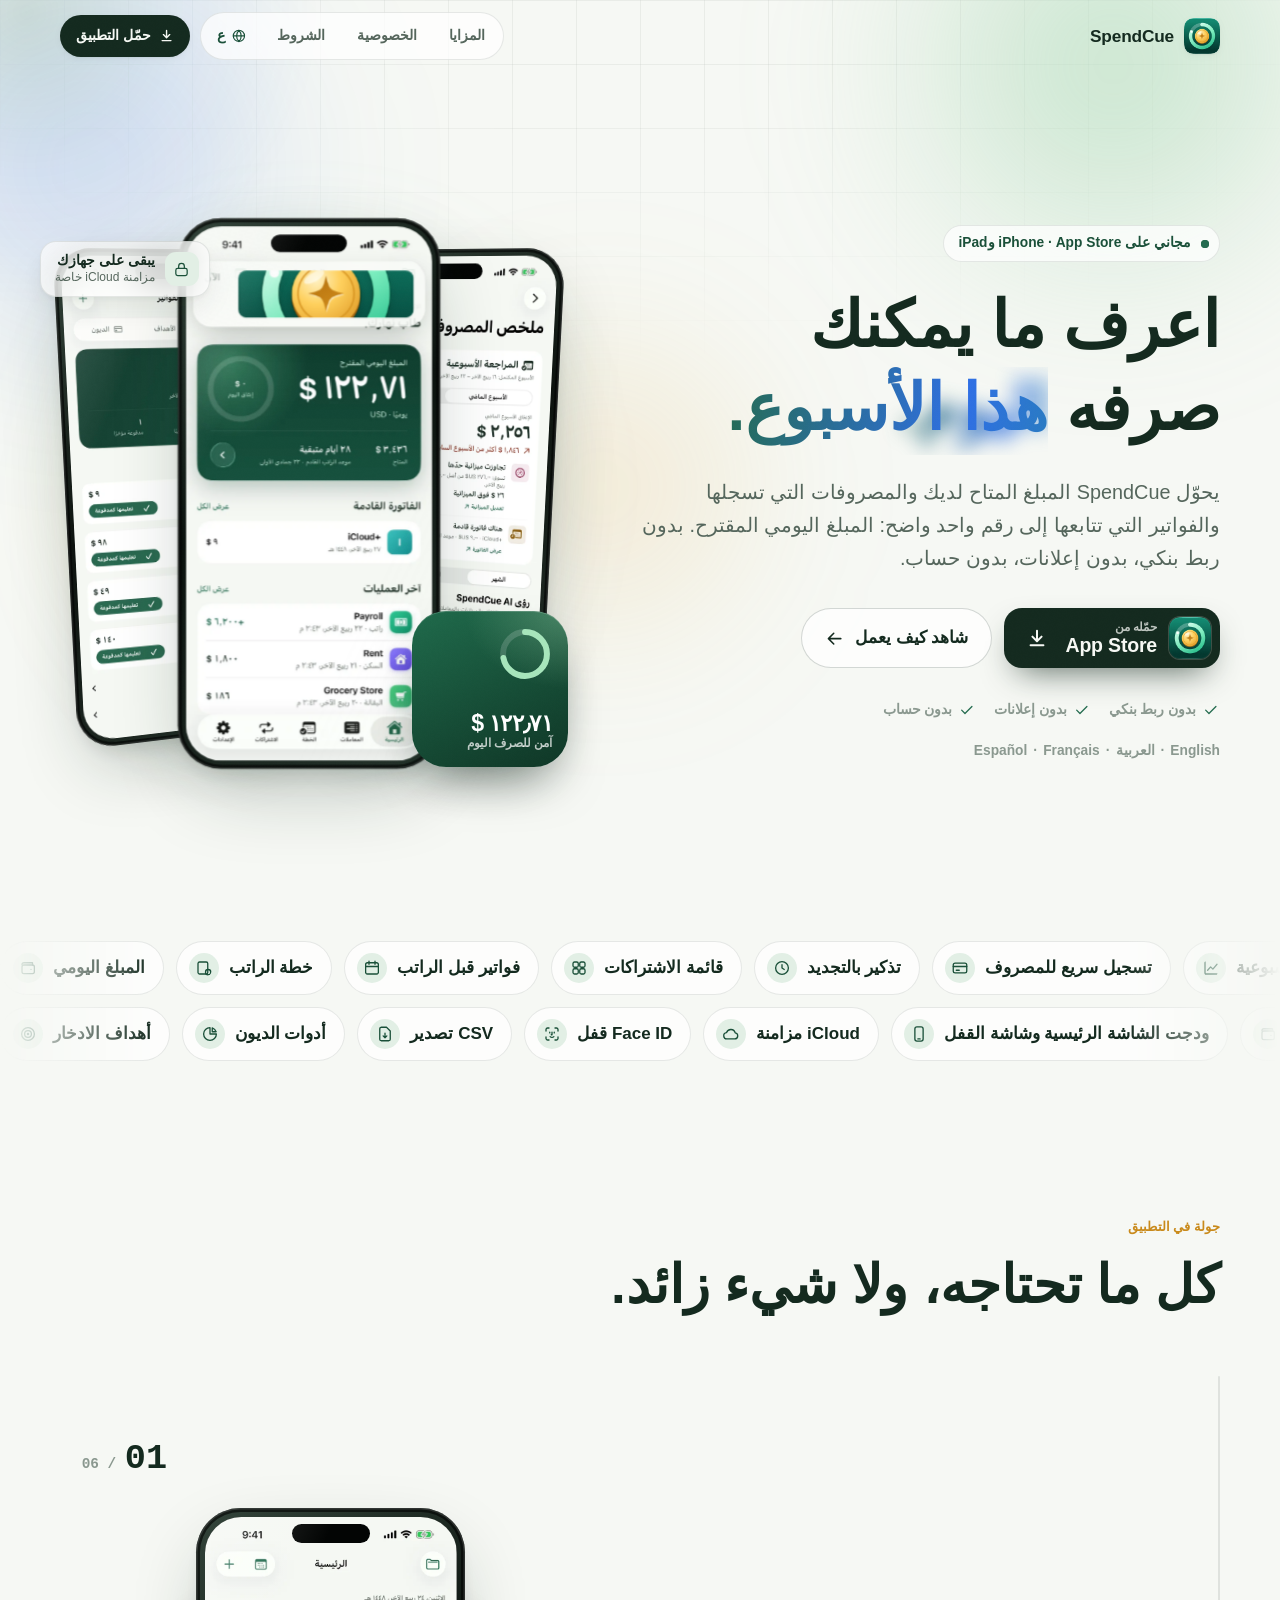
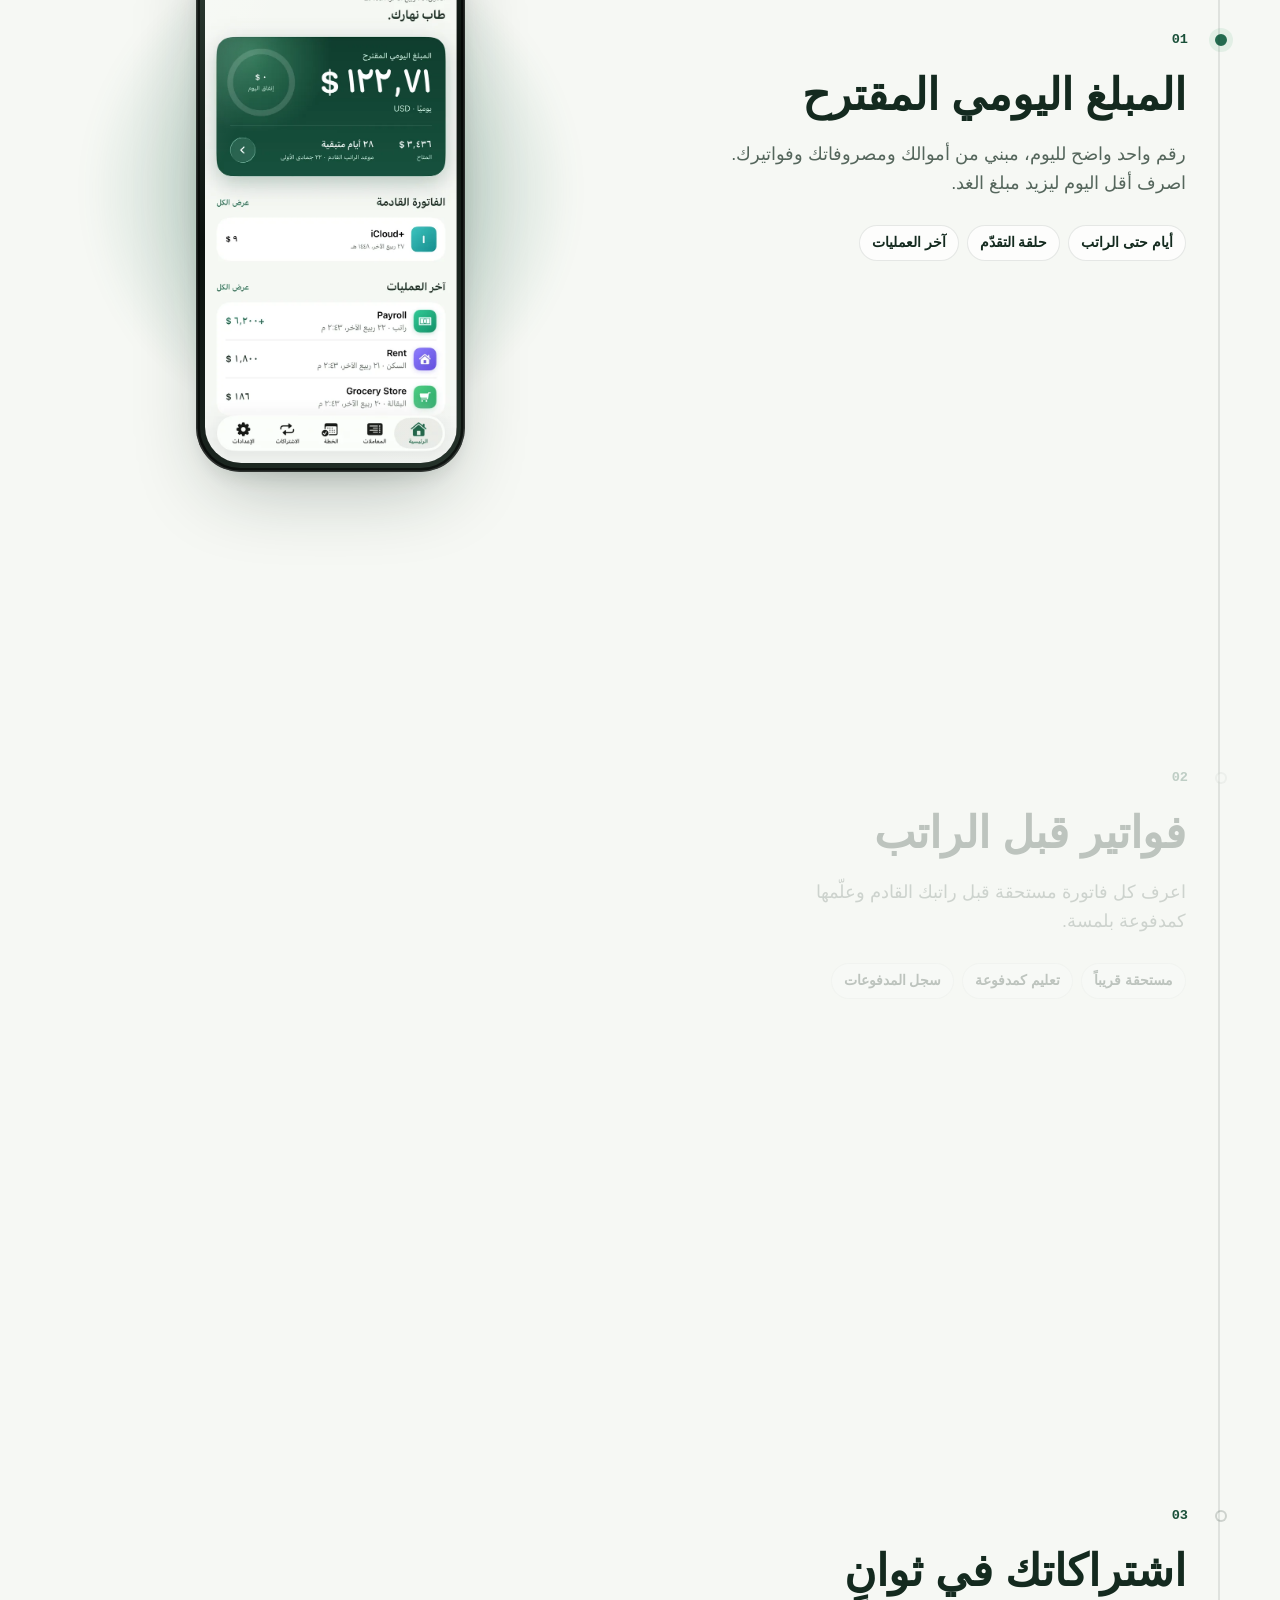
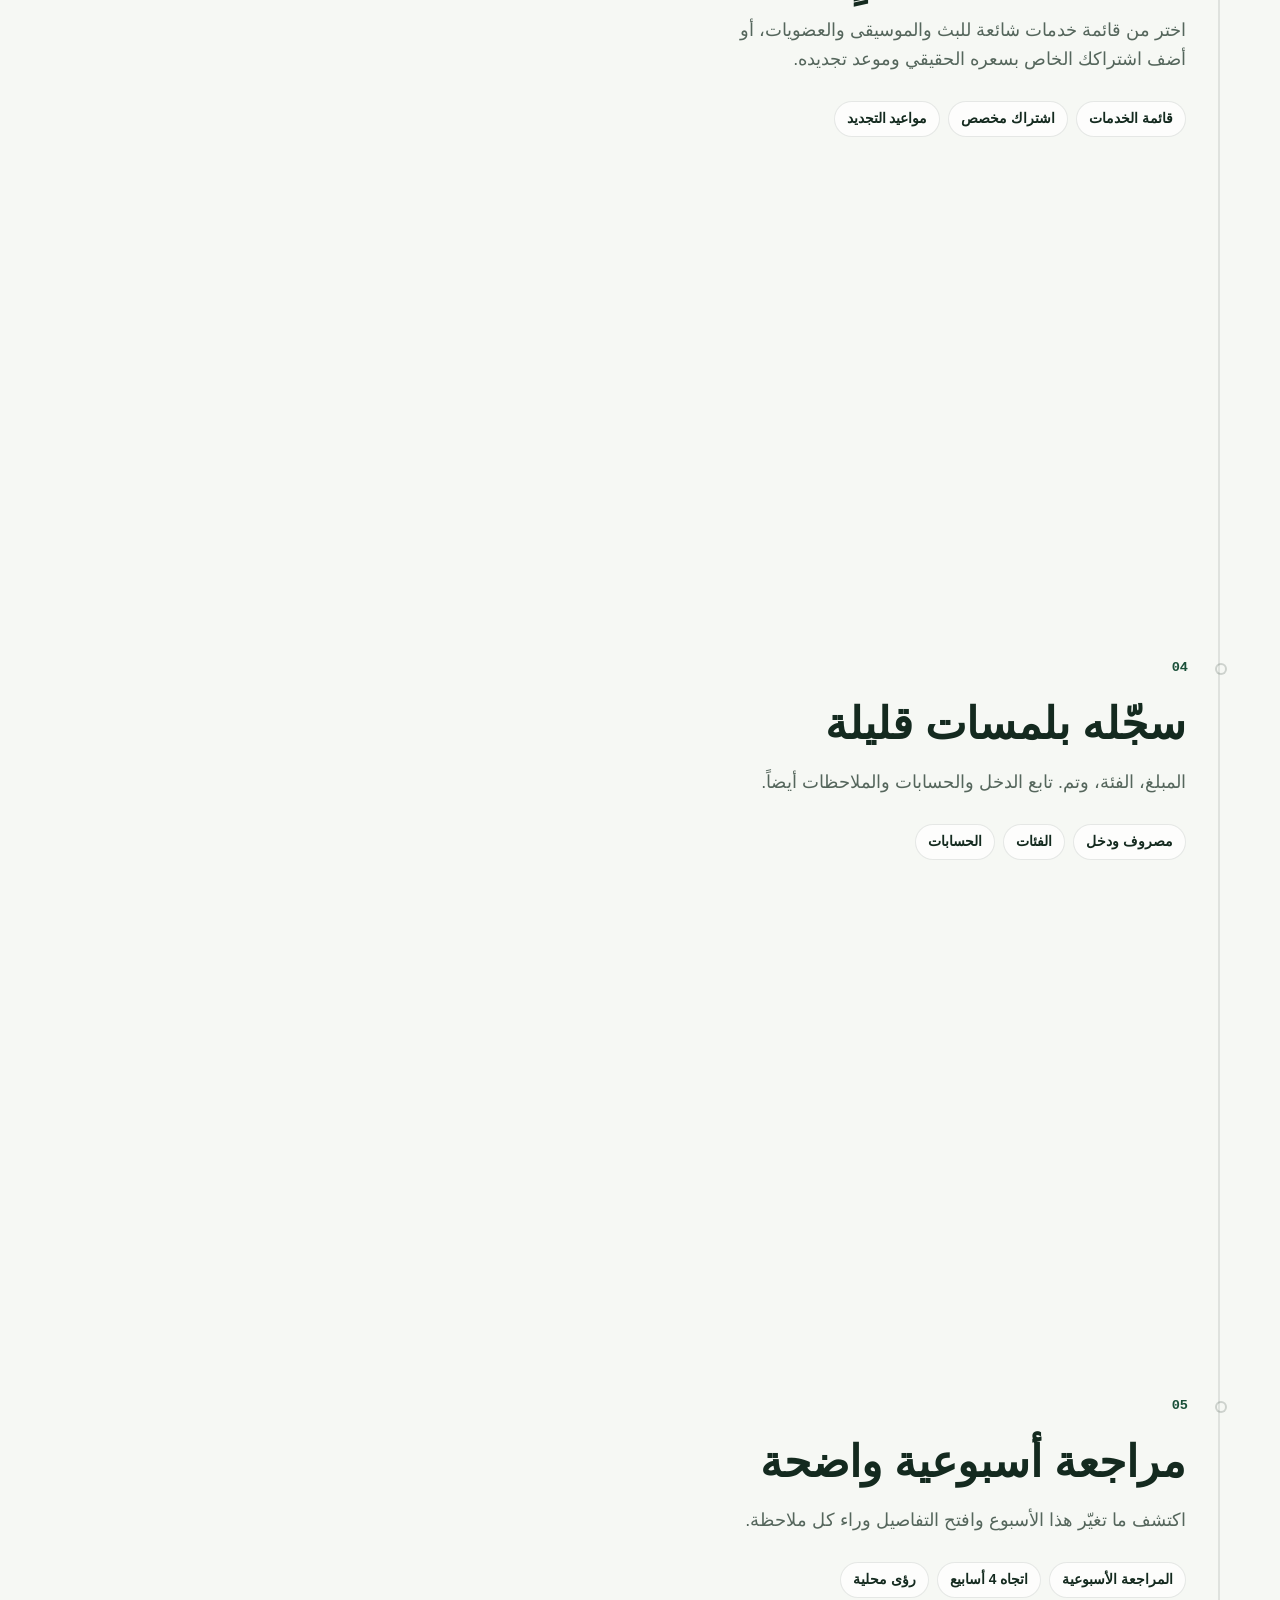
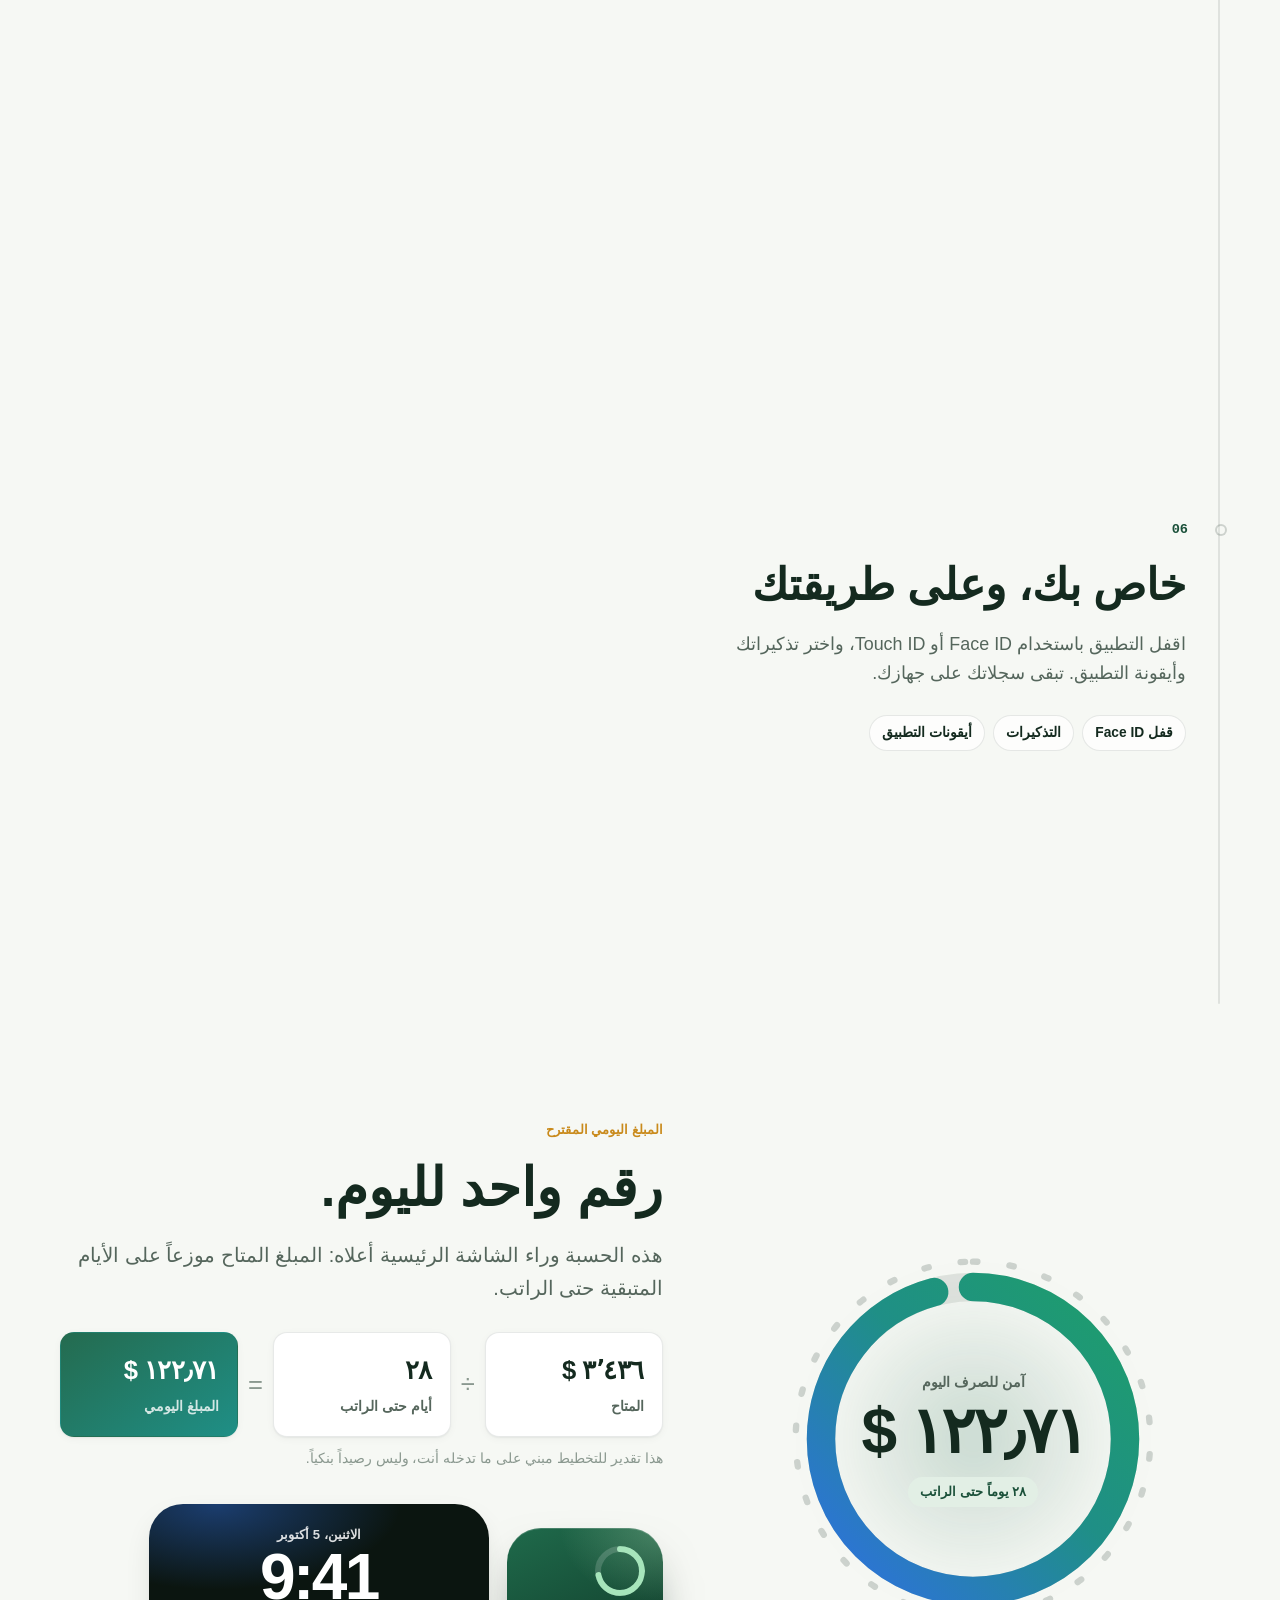
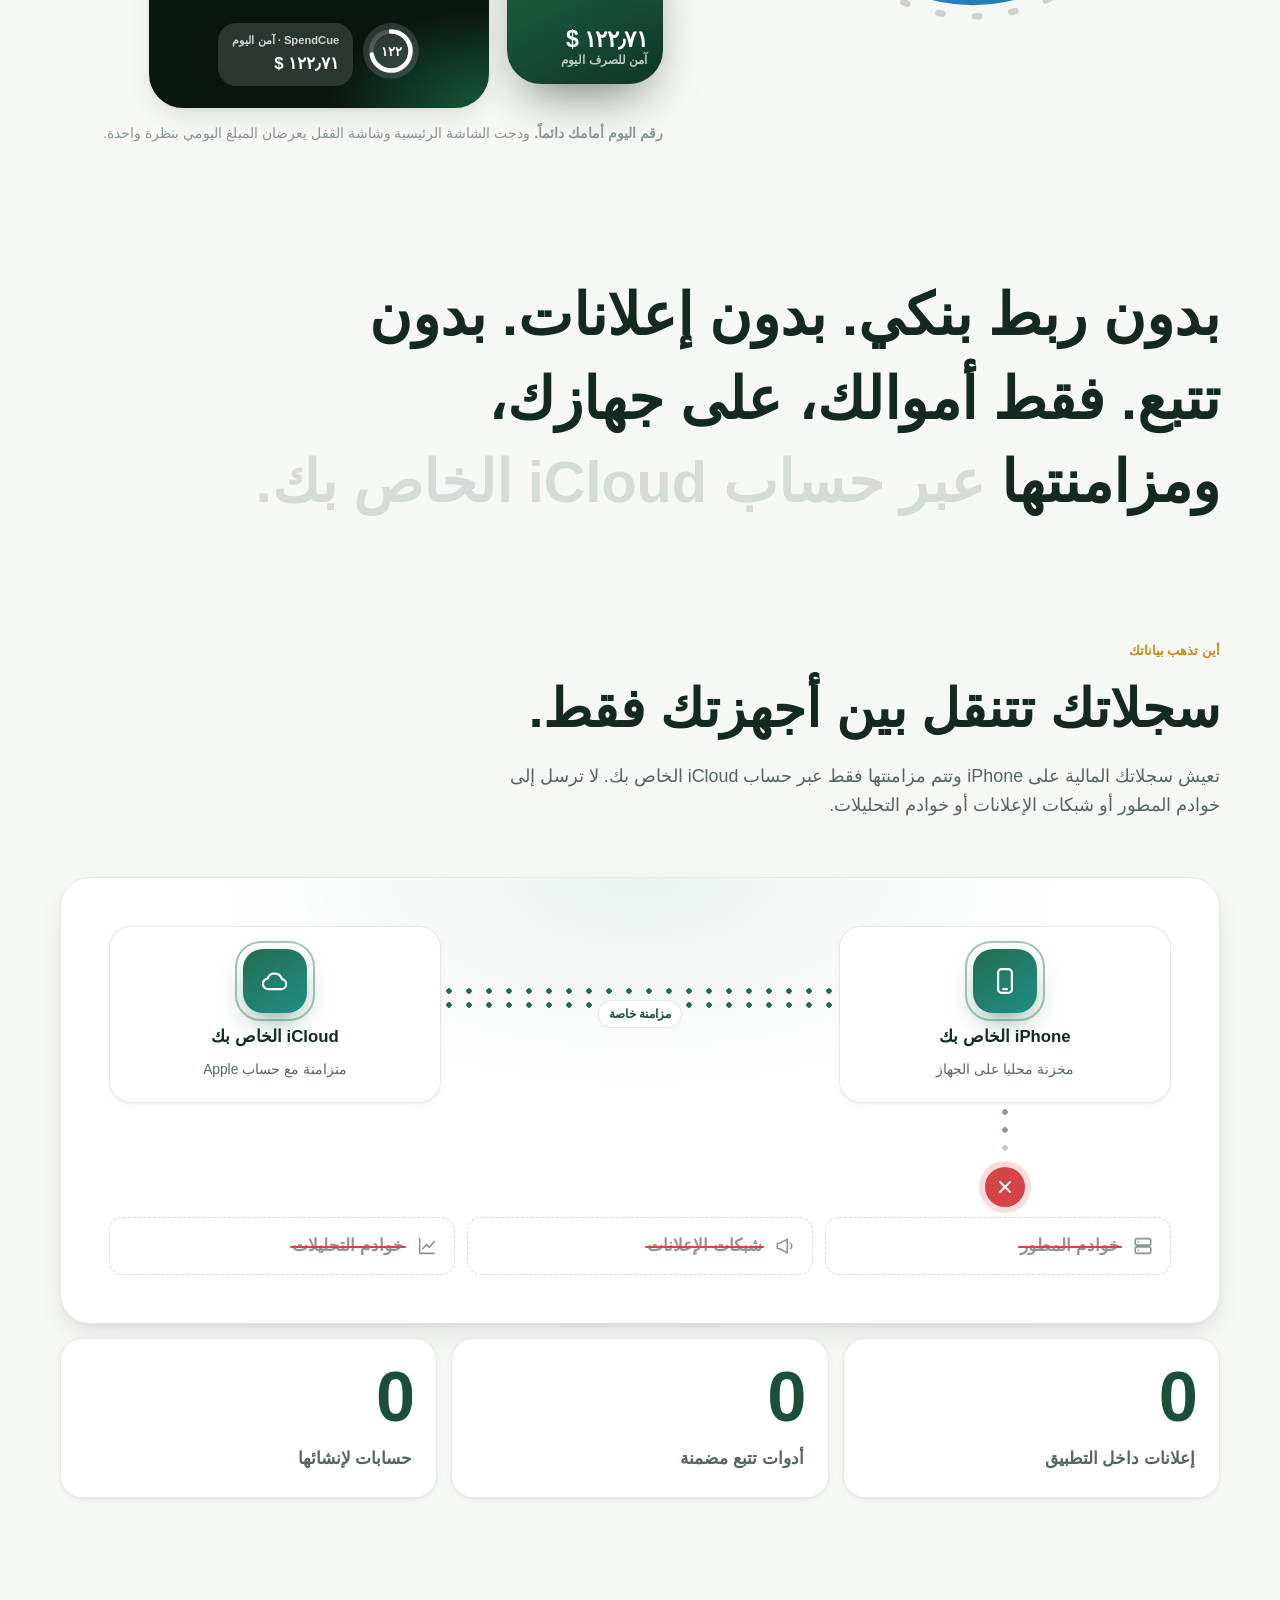
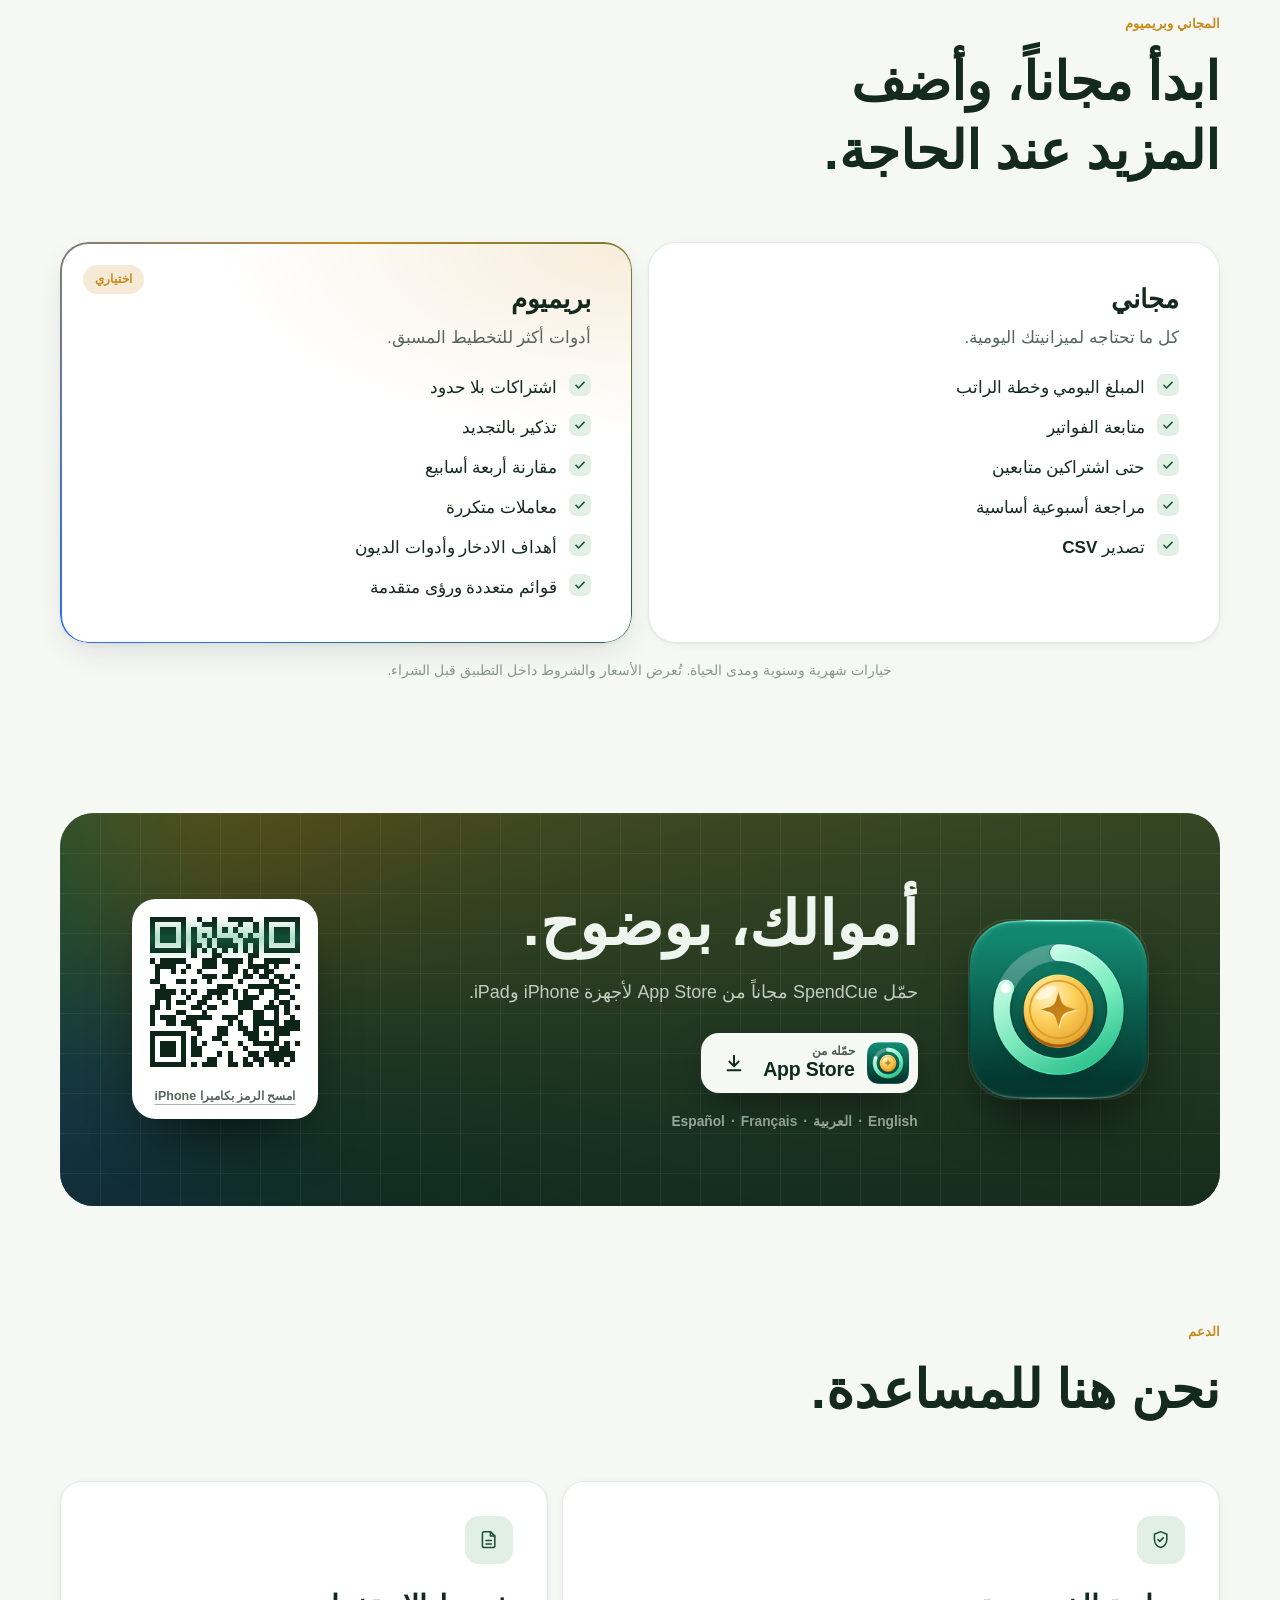
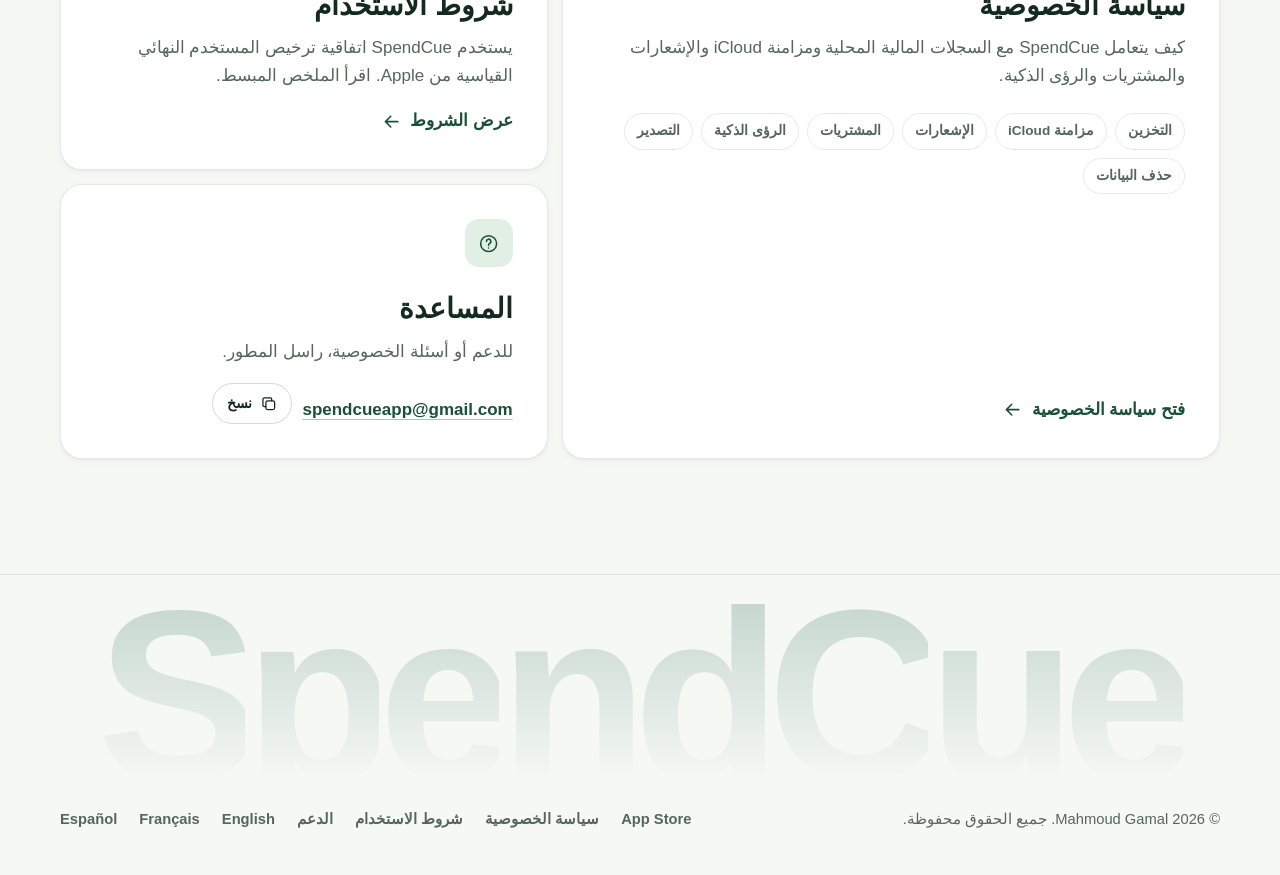
==== commit ce6fb1b2: "Turn home into an App Store showcase and add French and Spanish - Rebuild the home page around downl" ====
--- a/docs/ar/index.html
+++ b/docs/ar/index.html
@@ -3,13 +3,20 @@
   <head>
     <meta charset="utf-8">
     <meta name="viewport" content="width=device-width, initial-scale=1, viewport-fit=cover">
-    <title>دعم SpendCue</title>
-    <meta name="description" content="معلومات الدعم والخصوصية لتطبيق SpendCue، متتبع مالي خاص لهواتف iPhone.">
+    <title>SpendCue · اعرف ما يمكنك صرفه اليوم</title>
+    <meta name="description" content="SpendCue مخطط ميزانية يومي خاص لأجهزة iPhone وiPad. اعرف ما يمكنك صرفه اليوم بأمان، وتابع الفواتير قبل الراتب، واحتفظ بسجلاتك على جهازك.">
+    <meta name="apple-itunes-app" content="app-id=6767021493">
+    <meta property="og:type" content="website">
+    <meta property="og:title" content="SpendCue · اعرف ما يمكنك صرفه اليوم">
+    <meta property="og:description" content="SpendCue مخطط ميزانية يومي خاص لأجهزة iPhone وiPad. اعرف ما يمكنك صرفه اليوم بأمان، وتابع الفواتير قبل الراتب، واحتفظ بسجلاتك على جهازك.">
+    <meta property="og:url" content="https://mahmoudfotta.github.io/SpendCuePrivacy/ar/">
     <meta name="theme-color" content="#f6f8f4" media="(prefers-color-scheme: light)">
     <meta name="theme-color" content="#0b1510" media="(prefers-color-scheme: dark)">
     <link rel="canonical" href="https://mahmoudfotta.github.io/SpendCuePrivacy/ar/">
     <link rel="alternate" hreflang="en" href="https://mahmoudfotta.github.io/SpendCuePrivacy/">
     <link rel="alternate" hreflang="ar" href="https://mahmoudfotta.github.io/SpendCuePrivacy/ar/">
+    <link rel="alternate" hreflang="fr" href="https://mahmoudfotta.github.io/SpendCuePrivacy/fr/">
+    <link rel="alternate" hreflang="es" href="https://mahmoudfotta.github.io/SpendCuePrivacy/es/">
     <link rel="alternate" hreflang="x-default" href="https://mahmoudfotta.github.io/SpendCuePrivacy/">
     <link rel="icon" type="image/png" href="../assets/icon.png">
     <link rel="apple-touch-icon" href="../assets/apple-touch-icon.png">
@@ -23,129 +30,169 @@
 
     <header class="site-header">
       <div class="wrap">
-        <a class="brand" href="./" aria-label="صفحة SpendCue الرئيسية">
+        <a class="brand" href="../ar/" aria-label="صفحة SpendCue الرئيسية">
           <img src="../assets/icon.png" alt="" width="36" height="36">
           <span>SpendCue</span>
         </a>
-        <nav class="nav" aria-label="التنقل الرئيسي">
-          <a href="./privacy/">الخصوصية</a>
-          <a href="./terms/">الشروط</a>
-          <a class="lang" href="../" lang="en" hreflang="en" dir="ltr">English</a>
-        </nav>
+        <div class="header-actions">
+          <nav class="nav" aria-label="التنقل الرئيسي">
+          <a class="nav-features" href="#tour">المزايا</a>
+          <a href="../ar/privacy/">الخصوصية</a>
+          <a href="../ar/terms/">الشروط</a>
+          <details class="lang-menu">
+            <summary aria-label="اللغة"><svg class="icon" aria-hidden="true"><use href="../assets/icons.svg#globe"/></svg><span>ع</span></summary>
+            <div class="lang-pop">
+              <a href="../" lang="en" hreflang="en" dir="ltr"><span>English</span><svg class="icon tick" aria-hidden="true"><use href="../assets/icons.svg#check"/></svg></a><a href="../ar/" lang="ar" hreflang="ar" dir="rtl" aria-current="true"><span>العربية</span><svg class="icon tick" aria-hidden="true"><use href="../assets/icons.svg#check"/></svg></a><a href="../fr/" lang="fr" hreflang="fr" dir="ltr"><span>Français</span><svg class="icon tick" aria-hidden="true"><use href="../assets/icons.svg#check"/></svg></a><a href="../es/" lang="es" hreflang="es" dir="ltr"><span>Español</span><svg class="icon tick" aria-hidden="true"><use href="../assets/icons.svg#check"/></svg></a>
+            </div>
+          </details>
+          </nav>
+          <a class="nav-cta magnetic" href="https://apps.apple.com/app/id6767021493"><svg class="icon" aria-hidden="true"><use href="../assets/icons.svg#download"/></svg><span>حمّل التطبيق</span></a>
+        </div>
       </div>
     </header>
 
     <main id="main">
       <section class="wrap hero">
         <div class="hero-copy">
-          <p class="eyebrow rise" style="--d: 0ms"><span class="pulse" aria-hidden="true"></span>الدعم والخصوصية</p>
-          <h1 data-split><span class="sr-only">تتبع مالي خاص للميزانيات والفواتير والأهداف والديون.</span><span aria-hidden="true">تتبع مالي خاص <span class="rotator"><span class="hl on">للميزانيات.</span><span class="hl">للفواتير.</span><span class="hl">للأهداف.</span><span class="hl">للديون.</span><span class="hl">للاشتراكات.</span></span></span></h1>
+          <p class="eyebrow rise" style="--d: 0ms"><span class="pulse" aria-hidden="true"></span>مجاني على App Store · ‏iPhone وiPad</p>
+          <h1 data-split><span class="sr-only">اعرف ما يمكنك صرفه اليوم.</span><span aria-hidden="true">اعرف ما يمكنك صرفه <span class="rotator"><span class="hl on">اليوم.</span><span class="hl">هذا الأسبوع.</span><span class="hl">حتى الراتب.</span></span></span></h1>
           <p class="lede rise" style="--d: 450ms">
-            SpendCue تطبيق مالي يعمل محليا أولا. تبقى سجلاتك على جهازك، ويمكن مزامنتها عبر حساب iCloud الخاص بك عند توفر iCloud.
+            يحوّل SpendCue المبلغ المتاح لديك والمصروفات التي تسجلها والفواتير التي تتابعها إلى رقم واحد واضح: المبلغ اليومي المقترح. بدون ربط بنكي، بدون إعلانات، بدون حساب.
           </p>
           <div class="actions rise" style="--d: 600ms">
-            <a class="btn magnetic" href="./privacy/">قراءة سياسة الخصوصية <svg class="icon arrow flip" aria-hidden="true"><use href="../assets/icons.svg#arrow"/></svg></a>
-            <a class="btn ghost magnetic" href="mailto:spendcueapp@gmail.com"><svg class="icon" aria-hidden="true"><use href="../assets/icons.svg#mail"/></svg> التواصل مع الدعم</a>
+            <a class="store-btn magnetic " href="https://apps.apple.com/app/id6767021493" aria-label="حمّل SpendCue من App Store"><img src="../assets/icon.png" alt="" width="42" height="42"><span><small>حمّله من</small><b>App Store</b></span><svg class="icon" aria-hidden="true"><use href="../assets/icons.svg#download"/></svg></a>
+            <a class="btn ghost magnetic" href="#tour">شاهد كيف يعمل <svg class="icon arrow flip" aria-hidden="true"><use href="../assets/icons.svg#arrow"/></svg></a>
           </div>
           <div class="trust-line rise" style="--d: 750ms">
-            <span><svg class="icon" aria-hidden="true"><use href="../assets/icons.svg#check"/></svg>بلا حساب</span>
-            <span><svg class="icon" aria-hidden="true"><use href="../assets/icons.svg#check"/></svg>بلا إعلانات</span>
-            <span><svg class="icon" aria-hidden="true"><use href="../assets/icons.svg#check"/></svg>بلا أدوات تتبع</span>
-          </div>
-        </div>
-
-        <div class="stage" aria-hidden="true">
-          <div class="device-wrap">
-            <div class="device-float">
-              <div class="device">
-                <div class="screen">
-                  <div class="status-bar"><span>9:41</span><i></i></div>
-                  <div class="notifs">
-                    <div class="notif"><img src="../assets/icon.png" alt=""><div><b>يتجدد Netflix غداً</b><small>‎$15.49 · الاشتراكات</small></div><time>الآن</time></div>
-                    <div class="notif"><img src="../assets/icon.png" alt=""><div><b>ميزانية البقالة عند 80%</b><small>‎$320 من ‎$400 هذا الشهر</small></div><time>الآن</time></div>
-                    <div class="notif"><img src="../assets/icon.png" alt=""><div><b>مراجعتك الأسبوعية جاهزة</b><small>أنفقت أقل بنسبة 12% من الأسبوع الماضي</small></div><time>الآن</time></div>
-                  </div>
-                  <div class="app">
-                    <div class="app-top"><span class="app-pill">شخصي ▾</span><span class="app-pill">الإعدادات ＋</span></div>
-                    <p class="app-title">الرئيسية</p>
-                    <div class="w-card" style="--d: 700ms">
-                      <div class="w-label">المتاح المقدّر حتى يوم الراتب</div>
-                      <div class="w-sub">26 أكتوبر 2026</div>
-                      <div class="w-big" data-count="3576" data-prefix="$" data-delay="900">$3,576</div>
-                      <div class="w-row"><span>الدليل اليومي</span><b>$127.71</b></div>
-                      <div class="w-track"><b></b></div>
-                    </div>
-                    <div class="w-card w-review" style="--d: 850ms">
-                      <span class="ico"><svg class="icon" width="16" height="16"><use href="../assets/icons.svg#calendar"/></svg></span>
-                      <div><div class="w-label">مراجعتك الأسبوعية جاهزة</div><div class="w-sub">20 – 26 سبتمبر</div></div>
-                    </div>
-                    <div class="w-card w-flow" style="--d: 1000ms">
-                      <div class="w-row"><span class="w-sub">سبتمبر 2026</span><span class="badge">● إيجابي</span></div>
-                      <div class="w-label">صافي التدفق النقدي</div>
-                      <div class="w-big" data-count="4132" data-prefix="$" data-delay="1100">$4,132</div>
-                      <svg class="spark" viewBox="0 0 200 80" preserveAspectRatio="none">
-                        <path class="area" d="M0 70 C30 64 40 52 62 54 S100 30 122 36 160 14 200 8 V80 H0Z"/>
-                        <path pathLength="1" d="M0 70 C30 64 40 52 62 54 S100 30 122 36 160 14 200 8"/>
-                      </svg>
-                    </div>
-                    <div class="mini-grid">
-                      <div class="w-card" style="--d: 1150ms"><span class="dot in">↓</span><div class="w-sub">الدخل</div><b>$6,200</b></div>
-                      <div class="w-card" style="--d: 1250ms"><span class="dot out">↑</span><div class="w-sub">المصروف</div><b>$2,068</b></div>
-                    </div>
-                  </div>
-                  <div class="tabbar">
-                    <span class="on"><svg><use href="../assets/icons.svg#home"/></svg>الرئيسية</span>
-                    <span><svg><use href="../assets/icons.svg#list"/></svg>المعاملات</span>
-                    <span><svg><use href="../assets/icons.svg#plan"/></svg>الخطة</span>
-                    <span><svg><use href="../assets/icons.svg#bars"/></svg>الرؤى</span>
-                  </div>
+            <span><svg class="icon" aria-hidden="true"><use href="../assets/icons.svg#check"/></svg>بدون ربط بنكي</span>
+            <span><svg class="icon" aria-hidden="true"><use href="../assets/icons.svg#check"/></svg>بدون إعلانات</span>
+            <span><svg class="icon" aria-hidden="true"><use href="../assets/icons.svg#check"/></svg>بدون حساب</span>
+          </div>
+          <div class="langs rise" style="--d: 850ms"><span>English</span><span>العربية</span><span>Français</span><span>Español</span></div>
+        </div>
+
+        <div class="showcase" aria-hidden="true">
+          <div class="fan">
+            <div class="fan-float">
+              <div class="phone p-side p-left"><div class="phone-screen"><picture class=""><source media="(prefers-color-scheme: dark)" srcset="../assets/screens/ar/dark/02-bills.webp"><img src="../assets/screens/ar/light/02-bills.webp" alt="شاشة الفواتير المستحقة قبل الراتب" width="640" height="1391" loading="eager" decoding="async"></picture></div></div>
+              <div class="phone p-side p-right"><div class="phone-screen"><picture class=""><source media="(prefers-color-scheme: dark)" srcset="../assets/screens/ar/dark/05-review.webp"><img src="../assets/screens/ar/light/05-review.webp" alt="شاشة ملخص الإنفاق الأسبوعي" width="640" height="1391" loading="eager" decoding="async"></picture></div></div>
+              <div class="phone p-center"><div class="phone-screen"><div class="notifs"><div class="notif"><img src="../assets/icon.png" alt=""><div><b>تم تحديث المبلغ اليومي</b><small>١٢٢٫٧١ $ آمن للصرف اليوم</small></div><time>الآن</time></div><div class="notif"><img src="../assets/icon.png" alt=""><div><b>‏iCloud+ مستحق خلال ٣ أيام</b><small>٩ $ · الفاتورة التالية قبل الراتب</small></div><time>الآن</time></div><div class="notif"><img src="../assets/icon.png" alt=""><div><b>مراجعتك الأسبوعية جاهزة</b><small>اكتشف ما تغيّر هذا الأسبوع</small></div><time>الآن</time></div></div><picture class=""><source media="(prefers-color-scheme: dark)" srcset="../assets/screens/ar/dark/01-home.webp"><img src="../assets/screens/ar/light/01-home.webp" alt="الشاشة الرئيسية مع المبلغ اليومي المقترح" width="640" height="1391" loading="eager" decoding="async"></picture></div></div>
+            </div>
+          </div>
+          <div class="widget"><svg class="ring" viewBox="0 0 64 64" style="--to: 28"><circle class="track" cx="32" cy="32" r="26" pathLength="100"/><circle class="bar" cx="32" cy="32" r="26" pathLength="100"/></svg><div><b>١٢٢٫٧١ $</b><small>آمن للصرف اليوم</small></div></div>
+          <div class="chip c1"><span class="ci"><svg class="icon" aria-hidden="true"><use href="../assets/icons.svg#lock"/></svg></span><span>يبقى على جهازك<small>مزامنة iCloud خاصة</small></span></div>
+        </div>
+      </section>
+
+      <div class="marquee" role="region" aria-label="المزايا">
+        <div class="marquee-track"><div style="display:contents"><span class="pill"><svg class="icon" aria-hidden="true"><use href="../assets/icons.svg#wallet"/></svg>المبلغ اليومي</span><span class="pill"><svg class="icon" aria-hidden="true"><use href="../assets/icons.svg#plan"/></svg>خطة الراتب</span><span class="pill"><svg class="icon" aria-hidden="true"><use href="../assets/icons.svg#calendar"/></svg>فواتير قبل الراتب</span><span class="pill"><svg class="icon" aria-hidden="true"><use href="../assets/icons.svg#grid"/></svg>قائمة الاشتراكات</span><span class="pill"><svg class="icon" aria-hidden="true"><use href="../assets/icons.svg#clock"/></svg>تذكير بالتجديد</span><span class="pill"><svg class="icon" aria-hidden="true"><use href="../assets/icons.svg#card"/></svg>تسجيل سريع للمصروف</span><span class="pill"><svg class="icon" aria-hidden="true"><use href="../assets/icons.svg#chart"/></svg>المراجعة الأسبوعية</span></div><div aria-hidden="true" style="display:contents"><span class="pill"><svg class="icon" aria-hidden="true"><use href="../assets/icons.svg#wallet"/></svg>المبلغ اليومي</span><span class="pill"><svg class="icon" aria-hidden="true"><use href="../assets/icons.svg#plan"/></svg>خطة الراتب</span><span class="pill"><svg class="icon" aria-hidden="true"><use href="../assets/icons.svg#calendar"/></svg>فواتير قبل الراتب</span><span class="pill"><svg class="icon" aria-hidden="true"><use href="../assets/icons.svg#grid"/></svg>قائمة الاشتراكات</span><span class="pill"><svg class="icon" aria-hidden="true"><use href="../assets/icons.svg#clock"/></svg>تذكير بالتجديد</span><span class="pill"><svg class="icon" aria-hidden="true"><use href="../assets/icons.svg#card"/></svg>تسجيل سريع للمصروف</span><span class="pill"><svg class="icon" aria-hidden="true"><use href="../assets/icons.svg#chart"/></svg>المراجعة الأسبوعية</span></div></div>
+        <div class="marquee-track reverse"><div style="display:contents"><span class="pill"><svg class="icon" aria-hidden="true"><use href="../assets/icons.svg#target"/></svg>أهداف الادخار</span><span class="pill"><svg class="icon" aria-hidden="true"><use href="../assets/icons.svg#pie"/></svg>أدوات الديون</span><span class="pill"><svg class="icon" aria-hidden="true"><use href="../assets/icons.svg#file"/></svg>تصدير CSV</span><span class="pill"><svg class="icon" aria-hidden="true"><use href="../assets/icons.svg#faceid"/></svg>قفل Face ID</span><span class="pill"><svg class="icon" aria-hidden="true"><use href="../assets/icons.svg#cloud"/></svg>مزامنة iCloud</span><span class="pill"><svg class="icon" aria-hidden="true"><use href="../assets/icons.svg#phone"/></svg>ودجت الشاشة الرئيسية وشاشة القفل</span><span class="pill"><svg class="icon" aria-hidden="true"><use href="../assets/icons.svg#wallet"/></svg>المبلغ اليومي</span></div><div aria-hidden="true" style="display:contents"><span class="pill"><svg class="icon" aria-hidden="true"><use href="../assets/icons.svg#target"/></svg>أهداف الادخار</span><span class="pill"><svg class="icon" aria-hidden="true"><use href="../assets/icons.svg#pie"/></svg>أدوات الديون</span><span class="pill"><svg class="icon" aria-hidden="true"><use href="../assets/icons.svg#file"/></svg>تصدير CSV</span><span class="pill"><svg class="icon" aria-hidden="true"><use href="../assets/icons.svg#faceid"/></svg>قفل Face ID</span><span class="pill"><svg class="icon" aria-hidden="true"><use href="../assets/icons.svg#cloud"/></svg>مزامنة iCloud</span><span class="pill"><svg class="icon" aria-hidden="true"><use href="../assets/icons.svg#phone"/></svg>ودجت الشاشة الرئيسية وشاشة القفل</span><span class="pill"><svg class="icon" aria-hidden="true"><use href="../assets/icons.svg#wallet"/></svg>المبلغ اليومي</span></div></div>
+      </div>
+
+      <section class="wrap section" id="tour" aria-labelledby="tour-title">
+        <div class="section-head reveal">
+          <span class="kicker">جولة في التطبيق</span>
+          <h2 id="tour-title" data-words>كل ما تحتاجه، ولا شيء زائد.</h2>
+        </div>
+        <div class="tour" data-step="1">
+          <div class="tour-steps">
+            <span class="tour-rail" aria-hidden="true"></span>
+            <article class="step active">
+              <span class="step-num">01</span>
+              <h3>المبلغ اليومي المقترح</h3>
+              <p>رقم واحد واضح لليوم، مبني من أموالك ومصروفاتك وفواتيرك. اصرف أقل اليوم ليزيد مبلغ الغد.</p>
+              <ul><li>أيام حتى الراتب</li><li>حلقة التقدّم</li><li>آخر العمليات</li></ul>
+              <div class="step-shot"><div class="phone "><div class="phone-screen"><picture class=""><source media="(prefers-color-scheme: dark)" srcset="../assets/screens/ar/dark/01-home.webp"><img src="../assets/screens/ar/light/01-home.webp" alt="الشاشة الرئيسية مع المبلغ اليومي المقترح" width="640" height="1391" loading="lazy" decoding="async"></picture></div></div></div>
+            </article>
+            <article class="step">
+              <span class="step-num">02</span>
+              <h3>فواتير قبل الراتب</h3>
+              <p>اعرف كل فاتورة مستحقة قبل راتبك القادم وعلّمها كمدفوعة بلمسة.</p>
+              <ul><li>مستحقة قريباً</li><li>تعليم كمدفوعة</li><li>سجل المدفوعات</li></ul>
+              <div class="step-shot"><div class="phone "><div class="phone-screen"><picture class=""><source media="(prefers-color-scheme: dark)" srcset="../assets/screens/ar/dark/02-bills.webp"><img src="../assets/screens/ar/light/02-bills.webp" alt="شاشة الفواتير المستحقة قبل الراتب" width="640" height="1391" loading="lazy" decoding="async"></picture></div></div></div>
+            </article>
+            <article class="step">
+              <span class="step-num">03</span>
+              <h3>اشتراكاتك في ثوانٍ</h3>
+              <p>اختر من قائمة خدمات شائعة للبث والموسيقى والعضويات، أو أضف اشتراكك الخاص بسعره الحقيقي وموعد تجديده.</p>
+              <ul><li>قائمة الخدمات</li><li>اشتراك مخصص</li><li>مواعيد التجديد</li></ul>
+              <div class="step-shot"><div class="phone "><div class="phone-screen"><picture class=""><source media="(prefers-color-scheme: dark)" srcset="../assets/screens/ar/dark/03-catalog.webp"><img src="../assets/screens/ar/light/03-catalog.webp" alt="شاشة إضافة اشتراك مع قائمة الخدمات" width="640" height="1391" loading="lazy" decoding="async"></picture></div></div></div>
+            </article>
+            <article class="step">
+              <span class="step-num">04</span>
+              <h3>سجّله بلمسات قليلة</h3>
+              <p>المبلغ، الفئة، وتم. تابع الدخل والحسابات والملاحظات أيضاً.</p>
+              <ul><li>مصروف ودخل</li><li>الفئات</li><li>الحسابات</li></ul>
+              <div class="step-shot"><div class="phone "><div class="phone-screen"><picture class=""><source media="(prefers-color-scheme: dark)" srcset="../assets/screens/ar/dark/04-capture.webp"><img src="../assets/screens/ar/light/04-capture.webp" alt="شاشة التسجيل السريع لمصروف جديد" width="640" height="1391" loading="lazy" decoding="async"></picture></div></div></div>
+            </article>
+            <article class="step">
+              <span class="step-num">05</span>
+              <h3>مراجعة أسبوعية واضحة</h3>
+              <p>اكتشف ما تغيّر هذا الأسبوع وافتح التفاصيل وراء كل ملاحظة.</p>
+              <ul><li>المراجعة الأسبوعية</li><li>اتجاه 4 أسابيع</li><li>رؤى محلية</li></ul>
+              <div class="step-shot"><div class="phone "><div class="phone-screen"><picture class=""><source media="(prefers-color-scheme: dark)" srcset="../assets/screens/ar/dark/05-review.webp"><img src="../assets/screens/ar/light/05-review.webp" alt="شاشة ملخص الإنفاق الأسبوعي" width="640" height="1391" loading="lazy" decoding="async"></picture></div></div></div>
+            </article>
+            <article class="step">
+              <span class="step-num">06</span>
+              <h3>خاص بك، وعلى طريقتك</h3>
+              <p>اقفل التطبيق باستخدام Face ID أو Touch ID، واختر تذكيراتك وأيقونة التطبيق. تبقى سجلاتك على جهازك.</p>
+              <ul><li>قفل Face ID</li><li>التذكيرات</li><li>أيقونات التطبيق</li></ul>
+              <div class="step-shot"><div class="phone "><div class="phone-screen"><picture class=""><source media="(prefers-color-scheme: dark)" srcset="../assets/screens/ar/dark/06-settings.webp"><img src="../assets/screens/ar/light/06-settings.webp" alt="شاشة الإعدادات مع أيقونات التطبيق والتذكيرات" width="640" height="1391" loading="lazy" decoding="async"></picture></div></div></div>
+            </article>
+          </div>
+          <div class="tour-stage" aria-hidden="true">
+            <span class="tour-glow"></span>
+            <span class="tour-count"><b>01</b> / 06</span>
+            <div class="phone tour-phone"><div class="phone-screen"><picture style="--z: 0" class="shot active"><source media="(prefers-color-scheme: dark)" srcset="../assets/screens/ar/dark/01-home.webp"><img src="../assets/screens/ar/light/01-home.webp" alt="الشاشة الرئيسية مع المبلغ اليومي المقترح" width="640" height="1391" loading="eager" decoding="async"></picture><picture style="--z: 1" class="shot"><source media="(prefers-color-scheme: dark)" srcset="../assets/screens/ar/dark/02-bills.webp"><img src="../assets/screens/ar/light/02-bills.webp" alt="شاشة الفواتير المستحقة قبل الراتب" width="640" height="1391" loading="lazy" decoding="async"></picture><picture style="--z: 2" class="shot"><source media="(prefers-color-scheme: dark)" srcset="../assets/screens/ar/dark/03-catalog.webp"><img src="../assets/screens/ar/light/03-catalog.webp" alt="شاشة إضافة اشتراك مع قائمة الخدمات" width="640" height="1391" loading="lazy" decoding="async"></picture><picture style="--z: 3" class="shot"><source media="(prefers-color-scheme: dark)" srcset="../assets/screens/ar/dark/04-capture.webp"><img src="../assets/screens/ar/light/04-capture.webp" alt="شاشة التسجيل السريع لمصروف جديد" width="640" height="1391" loading="lazy" decoding="async"></picture><picture style="--z: 4" class="shot"><source media="(prefers-color-scheme: dark)" srcset="../assets/screens/ar/dark/05-review.webp"><img src="../assets/screens/ar/light/05-review.webp" alt="شاشة ملخص الإنفاق الأسبوعي" width="640" height="1391" loading="lazy" decoding="async"></picture><picture style="--z: 5" class="shot"><source media="(prefers-color-scheme: dark)" srcset="../assets/screens/ar/dark/06-settings.webp"><img src="../assets/screens/ar/light/06-settings.webp" alt="شاشة الإعدادات مع أيقونات التطبيق والتذكيرات" width="640" height="1391" loading="lazy" decoding="async"></picture></div></div>
+          </div>
+        </div>
+      </section>
+
+      <section class="wrap section" aria-labelledby="daily-title" style="padding-top: 0">
+        <div class="daily">
+          <div class="ring-hero reveal" aria-hidden="true">
+            <svg viewBox="0 0 120 120">
+              <defs><linearGradient id="ringGrad" x1="0" y1="0" x2="1" y2="1"><stop offset="0" stop-color="#2f6fe4"/><stop offset="0.55" stop-color="#1f8f86"/><stop offset="1" stop-color="#1e9e6a"/></linearGradient></defs>
+              <circle class="tick-marks" cx="60" cy="60" r="56" pathLength="100"/>
+              <circle class="track" cx="60" cy="60" r="48" pathLength="100"/>
+              <circle class="bar" cx="60" cy="60" r="48" pathLength="100"/>
+            </svg>
+            <div class="ring-center">
+              <small>آمن للصرف اليوم</small>
+              <strong data-count="122.71" data-prefix="" data-suffix=" $" data-locale="ar-EG" data-on-view>١٢٢٫٧١ $</strong>
+              <span class="pill-mini">٢٨ يوماً حتى الراتب</span>
+            </div>
+          </div>
+          <div class="reveal">
+            <span class="kicker">المبلغ اليومي المقترح</span>
+            <h2 id="daily-title" class="section-title" data-words>رقم واحد لليوم.</h2>
+            <p class="lede" style="margin-top: 16px">هذه الحسبة وراء الشاشة الرئيسية أعلاه: المبلغ المتاح موزعاً على الأيام المتبقية حتى الراتب.</p>
+            <div class="equation">
+              <div class="eq-tile" style="--i: 0"><b>٣٬٤٣٦ $</b><small>المتاح</small></div>
+              <span class="eq-op" style="--i: 1" aria-label="÷">÷</span>
+              <div class="eq-tile" style="--i: 2"><b>٢٨</b><small>أيام حتى الراتب</small></div>
+              <span class="eq-op eq" style="--i: 3">=</span>
+              <div class="eq-tile result" style="--i: 4"><b>١٢٢٫٧١ $</b><small>المبلغ اليومي</small></div>
+            </div>
+            <p class="footnote">هذا تقدير للتخطيط مبني على ما تدخله أنت، وليس رصيداً بنكياً.</p>
+            <div class="widgets" aria-hidden="true">
+              <div class="widget"><svg class="ring" viewBox="0 0 64 64" style="--to: 28"><circle class="track" cx="32" cy="32" r="26" pathLength="100"/><circle class="bar" cx="32" cy="32" r="26" pathLength="100"/></svg><div><b>١٢٢٫٧١ $</b><small>آمن للصرف اليوم</small></div></div>
+              <div class="lock">
+                <div class="date">الاثنين، 5 أكتوبر</div>
+                <div class="time">9:41</div>
+                <div class="lock-widgets">
+                  <span class="lw-circle"><svg class="ring" viewBox="0 0 64 64" style="--to: 28"><circle class="track" cx="32" cy="32" r="26" pathLength="100"/><circle class="bar" cx="32" cy="32" r="26" pathLength="100"/></svg><span>١٢٢</span></span>
+                  <span class="lw-rect"><small>SpendCue · آمن اليوم</small><b>١٢٢٫٧١ $</b></span>
                 </div>
               </div>
             </div>
-          </div>
-          <div class="chip c1"><span class="ci"><svg class="icon"><use href="../assets/icons.svg#lock"/></svg></span><span>مخزنة على جهازك<small>محلي أولا بالتصميم</small></span></div>
-          <div class="chip c2"><span class="ci"><svg class="icon"><use href="../assets/icons.svg#cloud"/></svg></span><span>مزامنة iCloud خاصة<small>عبر حساب Apple الخاص بك فقط</small></span></div>
-          <div class="chip c3"><span class="ci"><svg class="icon"><use href="../assets/icons.svg#sparkles"/></svg></span><span>رؤى على الجهاز<small>بلا خادم ذكاء اصطناعي للمطور</small></span></div>
-        </div>
-      </section>
-
-      <div class="marquee" role="region" aria-label="المزايا">
-        <div class="marquee-track"><div class="marquee-set" style="display:contents"><span class="pill"><svg class="icon" aria-hidden="true"><use href="../assets/icons.svg#wallet"/></svg>الميزانيات</span><span class="pill"><svg class="icon" aria-hidden="true"><use href="../assets/icons.svg#calendar"/></svg>الاشتراكات</span><span class="pill"><svg class="icon" aria-hidden="true"><use href="../assets/icons.svg#target"/></svg>أهداف الادخار</span><span class="pill"><svg class="icon" aria-hidden="true"><use href="../assets/icons.svg#card"/></svg>أدوات الديون</span><span class="pill"><svg class="icon" aria-hidden="true"><use href="../assets/icons.svg#repeat"/></svg>المعاملات المتكررة</span><span class="pill"><svg class="icon" aria-hidden="true"><use href="../assets/icons.svg#plan"/></svg>خطة الراتب</span><span class="pill"><svg class="icon" aria-hidden="true"><use href="../assets/icons.svg#chart"/></svg>المراجعة الأسبوعية</span></div><div aria-hidden="true" style="display:contents"><span class="pill"><svg class="icon" aria-hidden="true"><use href="../assets/icons.svg#wallet"/></svg>الميزانيات</span><span class="pill"><svg class="icon" aria-hidden="true"><use href="../assets/icons.svg#calendar"/></svg>الاشتراكات</span><span class="pill"><svg class="icon" aria-hidden="true"><use href="../assets/icons.svg#target"/></svg>أهداف الادخار</span><span class="pill"><svg class="icon" aria-hidden="true"><use href="../assets/icons.svg#card"/></svg>أدوات الديون</span><span class="pill"><svg class="icon" aria-hidden="true"><use href="../assets/icons.svg#repeat"/></svg>المعاملات المتكررة</span><span class="pill"><svg class="icon" aria-hidden="true"><use href="../assets/icons.svg#plan"/></svg>خطة الراتب</span><span class="pill"><svg class="icon" aria-hidden="true"><use href="../assets/icons.svg#chart"/></svg>المراجعة الأسبوعية</span></div></div>
-        <div class="marquee-track reverse"><div class="marquee-set" style="display:contents"><span class="pill"><svg class="icon" aria-hidden="true"><use href="../assets/icons.svg#file"/></svg>استيراد وتصدير CSV</span><span class="pill"><svg class="icon" aria-hidden="true"><use href="../assets/icons.svg#faceid"/></svg>قفل Face ID</span><span class="pill"><svg class="icon" aria-hidden="true"><use href="../assets/icons.svg#cloud"/></svg>مزامنة iCloud</span><span class="pill"><svg class="icon" aria-hidden="true"><use href="../assets/icons.svg#sparkles"/></svg>رؤى على الجهاز</span><span class="pill"><svg class="icon" aria-hidden="true"><use href="../assets/icons.svg#grid"/></svg>أدوات الشاشة الرئيسية</span><span class="pill"><svg class="icon" aria-hidden="true"><use href="../assets/icons.svg#pie"/></svg>قوائم متعددة</span><span class="pill"><svg class="icon" aria-hidden="true"><use href="../assets/icons.svg#wallet"/></svg>الميزانيات</span></div><div aria-hidden="true" style="display:contents"><span class="pill"><svg class="icon" aria-hidden="true"><use href="../assets/icons.svg#file"/></svg>استيراد وتصدير CSV</span><span class="pill"><svg class="icon" aria-hidden="true"><use href="../assets/icons.svg#faceid"/></svg>قفل Face ID</span><span class="pill"><svg class="icon" aria-hidden="true"><use href="../assets/icons.svg#cloud"/></svg>مزامنة iCloud</span><span class="pill"><svg class="icon" aria-hidden="true"><use href="../assets/icons.svg#sparkles"/></svg>رؤى على الجهاز</span><span class="pill"><svg class="icon" aria-hidden="true"><use href="../assets/icons.svg#grid"/></svg>أدوات الشاشة الرئيسية</span><span class="pill"><svg class="icon" aria-hidden="true"><use href="../assets/icons.svg#pie"/></svg>قوائم متعددة</span><span class="pill"><svg class="icon" aria-hidden="true"><use href="../assets/icons.svg#wallet"/></svg>الميزانيات</span></div></div>
-      </div>
-
-      <section class="wrap section">
-        <p class="manifesto" data-scrub>لا حسابات لإنشائها. لا إعلانات. لا تتبع. فقط <span class="key">أموالك، على جهازك،</span> ومزامنتها عبر <span class="key">حساب iCloud الخاص بك.</span></p>
-      </section>
-
-      <section class="wrap section" aria-labelledby="promises-title" style="padding-top: 0">
-        <div class="section-head reveal">
-          <span class="kicker">الخصوصية بالتصميم</span>
-          <h2 id="promises-title" data-words>أموالك شأنك وحدك.</h2>
-          <p>صمم SpendCue بحيث لا يجمع المطور سجلاتك المالية الشخصية أو يبيعها أو يؤجرها أو يتتبعها.</p>
-        </div>
-        <div class="promises tilt-group" data-stagger>
-          <article class="promise reveal tilt glow-border">
-            <span class="p-icon"><svg class="icon" aria-hidden="true"><use href="../assets/icons.svg#user-off"/></svg></span>
-            <h3>لا حاجة إلى حساب</h3>
-            <p>لا تسجيل لدى المطور ولا بيانات دخول لحساب بنكي.</p>
-          </article>
-          <article class="promise reveal tilt glow-border">
-            <span class="p-icon"><svg class="icon" aria-hidden="true"><use href="../assets/icons.svg#eye-off"/></svg></span>
-            <h3>بلا إعلانات أو تتبع</h3>
-            <p>لا أدوات إعلانات ولا تتبع إعلاني عبر التطبيقات.</p>
-          </article>
-          <article class="promise reveal tilt glow-border">
-            <span class="p-icon"><svg class="icon" aria-hidden="true"><use href="../assets/icons.svg#sparkles"/></svg></span>
-            <h3>ذكاء على الجهاز</h3>
-            <p>تستخدم الرؤى نموذج اللغة المحلي من Apple عند توفره.</p>
-          </article>
-          <article class="promise reveal tilt glow-border">
-            <span class="p-icon"><svg class="icon" aria-hidden="true"><use href="../assets/icons.svg#card"/></svg></span>
-            <h3>Apple تتولى المدفوعات</h3>
-            <p>الفوترة والتجديدات واسترداد الأموال تتم عبر App Store.</p>
-          </article>
-        </div>
+            <p class="footnote" style="margin-top: 14px"><b>رقم اليوم أمامك دائماً.</b> ودجت الشاشة الرئيسية وشاشة القفل يعرضان المبلغ اليومي بنظرة واحدة.</p>
+          </div>
+        </div>
+      </section>
+
+      <section class="wrap section" style="padding-top: 0">
+        <p class="manifesto" data-scrub>بدون ربط بنكي. بدون إعلانات. بدون تتبع. فقط <span class="key">أموالك، على جهازك،</span> ومزامنتها عبر <span class="key">حساب iCloud الخاص بك.</span></p>
       </section>
 
       <section class="wrap section" aria-labelledby="flow-title" style="padding-top: 0">
@@ -155,7 +202,7 @@
           <p>تعيش سجلاتك المالية على iPhone وتتم مزامنتها فقط عبر حساب iCloud الخاص بك. لا ترسل إلى خوادم المطور أو شبكات الإعلانات أو خوادم التحليلات.</p>
         </div>
         <div class="flow reveal">
-          <div class="node phone"><span class="n-icon"><svg class="icon" aria-hidden="true"><use href="../assets/icons.svg#phone"/></svg></span><b>iPhone الخاص بك</b><small>مخزنة محليا على الجهاز</small></div>
+          <div class="node n-phone"><span class="n-icon"><svg class="icon" aria-hidden="true"><use href="../assets/icons.svg#phone"/></svg></span><b>iPhone الخاص بك</b><small>مخزنة محليا على الجهاز</small></div>
           <div class="wire" aria-hidden="true"><span></span><span></span><em>مزامنة خاصة</em></div>
           <div class="node cloud"><span class="n-icon"><svg class="icon" aria-hidden="true"><use href="../assets/icons.svg#cloud"/></svg></span><b>iCloud الخاص بك</b><small>متزامنة مع حساب Apple</small></div>
           <div class="drop" aria-hidden="true"><span class="barrier"><svg class="icon" aria-hidden="true"><use href="../assets/icons.svg#x"/></svg></span></div>
@@ -168,32 +215,61 @@
         <div class="stats" data-stagger>
           <div class="stat reveal"><strong><span class="odo"><span class="odo-strip"><span>9</span><span>8</span><span>7</span><span>6</span><span>5</span><span>4</span><span>3</span><span>2</span><span>1</span><span>0</span></span></span></strong><p>إعلانات داخل التطبيق</p></div>
           <div class="stat reveal"><strong><span class="odo"><span class="odo-strip"><span>9</span><span>8</span><span>7</span><span>6</span><span>5</span><span>4</span><span>3</span><span>2</span><span>1</span><span>0</span></span></span></strong><p>أدوات تتبع مضمنة</p></div>
-          <div class="stat reveal"><strong><span class="odo"><span class="odo-strip"><span>9</span><span>8</span><span>7</span><span>6</span><span>5</span><span>4</span><span>3</span><span>2</span><span>1</span><span>0</span></span></span></strong><p>حسابات لدى المطور</p></div>
+          <div class="stat reveal"><strong><span class="odo"><span class="odo-strip"><span>9</span><span>8</span><span>7</span><span>6</span><span>5</span><span>4</span><span>3</span><span>2</span><span>1</span><span>0</span></span></span></strong><p>حسابات لإنشائها</p></div>
+        </div>
+      </section>
+
+      <section class="wrap section" aria-labelledby="plans-title" style="padding-top: 0">
+        <div class="section-head reveal">
+          <span class="kicker">المجاني وبريميوم</span>
+          <h2 id="plans-title" data-words>ابدأ مجاناً، وأضف المزيد عند الحاجة.</h2>
+        </div>
+        <div class="plans tilt-group" data-stagger>
+          <article class="plan reveal tilt" data-tilt="4">
+            <h3>مجاني</h3>
+            <p class="plan-sub">كل ما تحتاجه لميزانيتك اليومية.</p>
+            <ul><li><svg class="icon" aria-hidden="true"><use href="../assets/icons.svg#check"/></svg>المبلغ اليومي وخطة الراتب</li><li><svg class="icon" aria-hidden="true"><use href="../assets/icons.svg#check"/></svg>متابعة الفواتير</li><li><svg class="icon" aria-hidden="true"><use href="../assets/icons.svg#check"/></svg>حتى اشتراكين متابعين</li><li><svg class="icon" aria-hidden="true"><use href="../assets/icons.svg#check"/></svg>مراجعة أسبوعية أساسية</li><li><svg class="icon" aria-hidden="true"><use href="../assets/icons.svg#check"/></svg>تصدير CSV</li></ul>
+          </article>
+          <article class="plan premium glow-border reveal tilt" data-tilt="4">
+            <span class="tag">اختياري</span>
+            <h3>بريميوم</h3>
+            <p class="plan-sub">أدوات أكثر للتخطيط المسبق.</p>
+            <ul><li><svg class="icon" aria-hidden="true"><use href="../assets/icons.svg#check"/></svg>اشتراكات بلا حدود</li><li><svg class="icon" aria-hidden="true"><use href="../assets/icons.svg#check"/></svg>تذكير بالتجديد</li><li><svg class="icon" aria-hidden="true"><use href="../assets/icons.svg#check"/></svg>مقارنة أربعة أسابيع</li><li><svg class="icon" aria-hidden="true"><use href="../assets/icons.svg#check"/></svg>معاملات متكررة</li><li><svg class="icon" aria-hidden="true"><use href="../assets/icons.svg#check"/></svg>أهداف الادخار وأدوات الديون</li><li><svg class="icon" aria-hidden="true"><use href="../assets/icons.svg#check"/></svg>قوائم متعددة ورؤى متقدمة</li></ul>
+          </article>
+        </div>
+        <p class="plans-note">خيارات شهرية وسنوية ومدى الحياة. تُعرض الأسعار والشروط داخل التطبيق قبل الشراء.</p>
+      </section>
+
+      <section class="wrap section" id="download" style="padding-top: 0">
+        <div class="download reveal">
+          <div class="big-icon tilt" data-tilt="14"><img src="../assets/icon.png" alt="" width="180" height="180"></div>
+          <div>
+            <h2 data-words>أموالك، بوضوح.</h2>
+            <p>حمّل SpendCue مجاناً من App Store لأجهزة iPhone وiPad.</p>
+            <a class="store-btn magnetic light" href="https://apps.apple.com/app/id6767021493" aria-label="حمّل SpendCue من App Store"><img src="../assets/icon.png" alt="" width="42" height="42"><span><small>حمّله من</small><b>App Store</b></span><svg class="icon" aria-hidden="true"><use href="../assets/icons.svg#download"/></svg></a>
+            <div class="langs"><span>English</span><span>العربية</span><span>Français</span><span>Español</span></div>
+          </div>
+          <a class="qr" href="https://apps.apple.com/app/id6767021493" aria-label="حمّل SpendCue من App Store">
+            <span class="scan"><svg viewBox="0 0 29 29" shape-rendering="crispEdges" aria-hidden="true"><path fill="currentColor" d="M0 0h7v1h-7zM9 0h1v1h-1zM12 0h1v1h-1zM15 0h5v1h-5zM22 0h7v1h-7zM0 1h1v1h-1zM6 1h1v1h-1zM10 1h3v1h-3zM17 1h1v1h-1zM20 1h1v1h-1zM22 1h1v1h-1zM28 1h1v1h-1zM0 2h1v1h-1zM2 2h3v1h-3zM6 2h1v1h-1zM8 2h1v1h-1zM12 2h1v1h-1zM14 2h1v1h-1zM16 2h1v1h-1zM20 2h1v1h-1zM22 2h1v1h-1zM24 2h3v1h-3zM28 2h1v1h-1zM0 3h1v1h-1zM2 3h3v1h-3zM6 3h1v1h-1zM8 3h1v1h-1zM10 3h1v1h-1zM12 3h1v1h-1zM17 3h1v1h-1zM19 3h1v1h-1zM22 3h1v1h-1zM24 3h3v1h-3zM28 3h1v1h-1zM0 4h1v1h-1zM2 4h3v1h-3zM6 4h1v1h-1zM8 4h1v1h-1zM11 4h1v1h-1zM13 4h3v1h-3zM18 4h3v1h-3zM22 4h1v1h-1zM24 4h3v1h-3zM28 4h1v1h-1zM0 5h1v1h-1zM6 5h1v1h-1zM8 5h2v1h-2zM11 5h1v1h-1zM13 5h4v1h-4zM18 5h1v1h-1zM20 5h1v1h-1zM22 5h1v1h-1zM28 5h1v1h-1zM0 6h7v1h-7zM8 6h1v1h-1zM10 6h1v1h-1zM12 6h1v1h-1zM14 6h1v1h-1zM16 6h1v1h-1zM18 6h1v1h-1zM20 6h1v1h-1zM22 6h7v1h-7zM8 7h1v1h-1zM12 7h2v1h-2zM19 7h2v1h-2zM0 8h1v1h-1zM2 8h5v1h-5zM10 8h3v1h-3zM14 8h4v1h-4zM19 8h1v1h-1zM22 8h5v1h-5zM1 9h4v1h-4zM7 9h1v1h-1zM10 9h3v1h-3zM15 9h2v1h-2zM19 9h4v1h-4zM24 9h1v1h-1zM28 9h1v1h-1zM1 10h1v1h-1zM4 10h1v1h-1zM6 10h1v1h-1zM9 10h1v1h-1zM15 10h2v1h-2zM18 10h1v1h-1zM20 10h1v1h-1zM22 10h2v1h-2zM1 11h1v1h-1zM10 11h3v1h-3zM14 11h2v1h-2zM18 11h2v1h-2zM21 11h2v1h-2zM24 11h2v1h-2zM27 11h1v1h-1zM0 12h2v1h-2zM5 12h2v1h-2zM8 12h1v1h-1zM11 12h1v1h-1zM17 12h1v1h-1zM23 12h1v1h-1zM25 12h2v1h-2zM2 13h1v1h-1zM13 13h3v1h-3zM19 13h6v1h-6zM28 13h1v1h-1zM1 14h4v1h-4zM6 14h1v1h-1zM8 14h1v1h-1zM11 14h4v1h-4zM16 14h1v1h-1zM18 14h1v1h-1zM21 14h1v1h-1zM24 14h3v1h-3zM1 15h3v1h-3zM7 15h1v1h-1zM10 15h2v1h-2zM13 15h1v1h-1zM16 15h1v1h-1zM18 15h3v1h-3zM24 15h1v1h-1zM27 15h1v1h-1zM1 16h1v1h-1zM3 16h1v1h-1zM5 16h2v1h-2zM9 16h2v1h-2zM14 16h1v1h-1zM17 16h3v1h-3zM23 16h1v1h-1zM25 16h2v1h-2zM0 17h2v1h-2zM3 17h1v1h-1zM8 17h2v1h-2zM11 17h2v1h-2zM17 17h3v1h-3zM22 17h3v1h-3zM26 17h1v1h-1zM28 17h1v1h-1zM0 18h1v1h-1zM5 18h2v1h-2zM10 18h1v1h-1zM17 18h1v1h-1zM20 18h2v1h-2zM24 18h1v1h-1zM26 18h1v1h-1zM0 19h1v1h-1zM2 19h3v1h-3zM7 19h5v1h-5zM14 19h3v1h-3zM20 19h2v1h-2zM24 19h1v1h-1zM27 19h1v1h-1zM0 20h1v1h-1zM3 20h2v1h-2zM6 20h3v1h-3zM15 20h1v1h-1zM17 20h1v1h-1zM20 20h5v1h-5zM26 20h3v1h-3zM8 21h2v1h-2zM13 21h2v1h-2zM17 21h2v1h-2zM20 21h1v1h-1zM24 21h5v1h-5zM0 22h7v1h-7zM9 22h1v1h-1zM13 22h2v1h-2zM18 22h3v1h-3zM22 22h1v1h-1zM24 22h3v1h-3zM0 23h1v1h-1zM6 23h1v1h-1zM8 23h1v1h-1zM12 23h2v1h-2zM19 23h2v1h-2zM24 23h1v1h-1zM0 24h1v1h-1zM2 24h3v1h-3zM6 24h1v1h-1zM8 24h1v1h-1zM10 24h1v1h-1zM14 24h1v1h-1zM17 24h1v1h-1zM20 24h5v1h-5zM26 24h1v1h-1zM28 24h1v1h-1zM0 25h1v1h-1zM2 25h3v1h-3zM6 25h1v1h-1zM8 25h2v1h-2zM18 25h1v1h-1zM23 25h1v1h-1zM25 25h2v1h-2zM0 26h1v1h-1zM2 26h3v1h-3zM6 26h1v1h-1zM8 26h2v1h-2zM13 26h1v1h-1zM15 26h1v1h-1zM19 26h2v1h-2zM22 26h6v1h-6zM0 27h1v1h-1zM6 27h1v1h-1zM11 27h2v1h-2zM15 27h1v1h-1zM18 27h1v1h-1zM20 27h2v1h-2zM23 27h3v1h-3zM27 27h1v1h-1zM0 28h7v1h-7zM8 28h1v1h-1zM10 28h3v1h-3zM15 28h2v1h-2zM18 28h2v1h-2zM21 28h1v1h-1zM24 28h1v1h-1zM26 28h1v1h-1z"/></svg></span>
+            <small>امسح الرمز بكاميرا iPhone</small>
+          </a>
         </div>
       </section>
 
       <section class="wrap section" aria-labelledby="help-title" style="padding-top: 0">
         <div class="section-head reveal">
           <span class="kicker">الدعم</span>
-          <h2 id="help-title" data-words>كل ما تحتاجه في مكان واحد.</h2>
+          <h2 id="help-title" data-words>نحن هنا للمساعدة.</h2>
         </div>
         <div class="bento tilt-group" data-stagger>
-          <a class="tile big reveal tilt glow-border" data-tilt="4" href="./privacy/">
+          <a class="tile big reveal tilt glow-border" data-tilt="4" href="../ar/privacy/">
             <span class="t-icon"><svg class="icon" aria-hidden="true"><use href="../assets/icons.svg#shield"/></svg></span>
             <h3>سياسة الخصوصية</h3>
-            <p>راجع كيف يتعامل SpendCue مع السجلات المالية المحلية ومزامنة iCloud والإشعارات والمشتريات والرؤى الذكية.</p>
-            <ul class="toc-preview" aria-label="الموضوعات المشمولة">
-              <li style="--i: 0">التخزين</li>
-              <li style="--i: 1">مزامنة iCloud</li>
-              <li style="--i: 2">الإشعارات</li>
-              <li style="--i: 3">المشتريات</li>
-              <li style="--i: 4">الرؤى الذكية</li>
-              <li style="--i: 5">التصدير</li>
-              <li style="--i: 6">حذف البيانات</li>
-            </ul>
+            <p>كيف يتعامل SpendCue مع السجلات المالية المحلية ومزامنة iCloud والإشعارات والمشتريات والرؤى الذكية.</p>
+            <ul class="toc-preview" aria-label="الموضوعات المشمولة"><li style="--i: 0">التخزين</li><li style="--i: 1">مزامنة iCloud</li><li style="--i: 2">الإشعارات</li><li style="--i: 3">المشتريات</li><li style="--i: 4">الرؤى الذكية</li><li style="--i: 5">التصدير</li><li style="--i: 6">حذف البيانات</li></ul>
             <span class="go">فتح سياسة الخصوصية <svg class="icon arrow flip" aria-hidden="true"><use href="../assets/icons.svg#arrow"/></svg></span>
           </a>
-          <a class="tile reveal tilt glow-border" data-tilt="5" href="./terms/">
+          <a class="tile reveal tilt glow-border" data-tilt="5" href="../ar/terms/">
             <span class="t-icon"><svg class="icon" aria-hidden="true"><use href="../assets/icons.svg#doc"/></svg></span>
             <h3>شروط الاستخدام</h3>
             <p>يستخدم SpendCue اتفاقية ترخيص المستخدم النهائي القياسية من Apple. اقرأ الملخص المبسط.</p>
@@ -205,23 +281,9 @@
             <p>للدعم أو أسئلة الخصوصية، راسل المطور.</p>
             <div class="email-row">
               <a class="go" href="mailto:spendcueapp@gmail.com">spendcueapp@gmail.com</a>
-              <button class="copy-btn" type="button" data-copy="spendcueapp@gmail.com">
-                <svg class="icon copy" aria-hidden="true"><use href="../assets/icons.svg#copy"/></svg>
-                <svg class="icon check" aria-hidden="true"><use href="../assets/icons.svg#check"/></svg>
-                نسخ
-              </button>
-            </div>
-          </div>
-        </div>
-      </section>
-
-      <section class="wrap section" style="padding-top: 0">
-        <div class="cta reveal">
-          <div>
-            <h2>أسئلة حول بياناتك؟</h2>
-            <p>راسل المطور مباشرة. يرجى عدم إرسال بيانات بطاقة الدفع أو سجلاتك المالية الخاصة.</p>
-          </div>
-          <a class="btn magnetic" data-magnet="0.35" href="mailto:spendcueapp@gmail.com">مراسلة الدعم <svg class="icon arrow flip" aria-hidden="true"><use href="../assets/icons.svg#arrow"/></svg></a>
+              <button class="copy-btn" type="button" data-copy="spendcueapp@gmail.com"><svg class="icon copy" aria-hidden="true"><use href="../assets/icons.svg#copy"/></svg><svg class="icon check" aria-hidden="true"><use href="../assets/icons.svg#check"/></svg>نسخ</button>
+            </div>
+          </div>
         </div>
       </section>
     </main>
@@ -231,14 +293,23 @@
       <div class="wrap">
         <span>&copy; 2026 Mahmoud Gamal. جميع الحقوق محفوظة.</span>
         <nav class="foot-links" aria-label="روابط التذييل">
-          <a href="./privacy/">سياسة الخصوصية</a>
-          <a href="./terms/">شروط الاستخدام</a>
+          <a href="https://apps.apple.com/app/id6767021493">App Store</a>
+          <a href="../ar/privacy/">سياسة الخصوصية</a>
+          <a href="../ar/terms/">شروط الاستخدام</a>
           <a href="mailto:spendcueapp@gmail.com">الدعم</a>
           <a href="../" lang="en" hreflang="en" dir="ltr">English</a>
+          <a href="../fr/" lang="fr" hreflang="fr" dir="ltr">Français</a>
+          <a href="../es/" lang="es" hreflang="es" dir="ltr">Español</a>
         </nav>
       </div>
     </footer>
 
+    <div class="getbar" role="complementary" aria-label="App Store">
+      <img src="../assets/icon.png" alt="" width="44" height="44">
+      <div><b>SpendCue</b><small>مخطط الميزانية اليومية · مجاني</small></div>
+      <a class="get-pill" href="https://apps.apple.com/app/id6767021493" aria-label="حمّل SpendCue من App Store">تنزيل</a>
+    </div>
+
     <div class="toast" role="status" aria-live="polite"><svg class="icon" aria-hidden="true"><use href="../assets/icons.svg#check"/></svg>تم نسخ البريد</div>
   </body>
 </html>
--- a/docs/assets/styles.css
+++ b/docs/assets/styles.css
@@ -445,10 +445,9 @@
   border-radius: 999px;
   background: var(--glass);
   color: var(--brand-ink);
-  font-size: 0.8rem;
+  font-size: 0.86rem;
   font-weight: 700;
-  letter-spacing: 0.08em;
-  text-transform: uppercase;
+  letter-spacing: 0.01em;
   backdrop-filter: blur(10px);
   -webkit-backdrop-filter: blur(10px);
 }
@@ -551,6 +550,11 @@
 .hero h1 {
   font-size: clamp(2.6rem, 6.4vw, 5.1rem);
   font-weight: 760;
+}
+
+html[lang="fr"] .hero h1,
+html[lang="es"] .hero h1 {
+  font-size: clamp(2.4rem, 5.2vw, 4.3rem);
 }
 
 html[lang="ar"] .hero h1 {
@@ -596,59 +600,10 @@
   color: var(--brand);
 }
 
-/* Device stage */
-
-.stage {
-  position: relative;
-  display: grid;
-  place-items: center;
-  min-height: 600px;
-  perspective: 1400px;
-}
-
-.stage::before {
-  content: "";
-  position: absolute;
-  width: 78%;
-  aspect-ratio: 1;
-  border-radius: 50%;
-  background: conic-gradient(from 0deg, var(--aurora-1), var(--aurora-2), var(--aurora-3), var(--aurora-1));
-  filter: blur(50px);
-  opacity: 0.9;
-  animation: spin 24s linear infinite;
-}
+/* Shared keyframes */
 
 @keyframes spin {
   to { transform: rotate(360deg); }
-}
-
-.device {
-  --rx: 0deg;
-  --ry: 0deg;
-  position: relative;
-  width: 296px;
-  aspect-ratio: 9 / 19.2;
-  padding: 10px;
-  border-radius: 54px;
-  background: linear-gradient(145deg, #2a3a31, #0c1410 55%, #24322a);
-  box-shadow: var(--shadow-lg), inset 0 0 0 1.5px rgba(255, 255, 255, 0.12);
-  transform: rotateX(var(--rx)) rotateY(var(--ry));
-  transform-style: preserve-3d;
-  transition: transform 0.6s var(--ease-out);
-}
-
-.device-wrap {
-  perspective: 1400px;
-  animation: device-in 1.4s var(--ease-out) 0.25s both;
-}
-
-@keyframes device-in {
-  from { opacity: 0; transform: translateY(60px) scale(0.92); filter: blur(8px); }
-  to { opacity: 1; transform: none; filter: none; }
-}
-
-.device-float {
-  animation: float 7s var(--ease-in-out) infinite;
 }
 
 @keyframes float {
@@ -656,286 +611,21 @@
   50% { transform: translateY(-14px); }
 }
 
-.screen {
-  position: relative;
-  height: 100%;
-  overflow: hidden;
-  border-radius: 44px;
-  background: #f4f6f2;
-  color: #101d16;
-  font-size: 11px;
-  line-height: 1.35;
-  text-align: start;
-}
-
-.screen::before {
-  /* Dynamic Island */
-  content: "";
-  position: absolute;
-  top: 10px;
-  left: 50%;
-  z-index: 3;
-  width: 86px;
-  height: 25px;
-  border-radius: 20px;
-  background: #050806;
-  transform: translateX(-50%);
-}
-
-.screen::after {
-  /* glass glare */
-  content: "";
-  position: absolute;
-  inset: 0;
-  z-index: 4;
-  background: linear-gradient(115deg, rgba(255, 255, 255, 0.35) 0%, transparent 28%, transparent 70%, rgba(255, 255, 255, 0.08) 100%);
-  pointer-events: none;
-}
-
-.status-bar {
-  display: flex;
-  justify-content: space-between;
-  padding: 14px 26px 0;
-  font-size: 11px;
-  font-weight: 700;
-  direction: ltr;
-}
-
-.status-bar i {
-  display: inline-block;
-  width: 22px;
-  height: 10px;
-  border-radius: 3px;
-  background: #101d16;
-}
-
-.app {
-  display: grid;
-  gap: 9px;
-  padding: 20px 13px 0;
-}
-
-.app-top {
-  display: flex;
-  justify-content: space-between;
-}
-
-.app-pill {
-  padding: 5px 11px;
-  border-radius: 999px;
-  background: #fff;
-  color: #2f6fe4;
-  font-weight: 700;
-  box-shadow: 0 1px 4px rgba(0, 0, 0, 0.06);
-}
-
-.app-title {
-  margin: 2px 0 0;
-  font-size: 22px;
-  font-weight: 800;
-  letter-spacing: -0.02em;
-}
-
-.w-card {
-  padding: 12px;
-  border-radius: 16px;
-  background: #fff;
-  box-shadow: 0 1px 3px rgba(16, 29, 22, 0.05);
-  animation: card-in 0.9s var(--ease-out) both;
-  animation-delay: var(--d, 0ms);
-}
-
 @keyframes card-in {
   from { opacity: 0; transform: translateY(18px) scale(0.96); }
   to { opacity: 1; transform: none; }
 }
 
-.w-label {
-  color: #101d16;
-  font-weight: 700;
-}
-
-.w-sub {
-  color: #7b8780;
-  font-size: 10px;
-}
-
-.w-big {
-  margin: 4px 0 2px;
-  font-size: 27px;
-  font-weight: 800;
-  letter-spacing: -0.03em;
-  font-variant-numeric: tabular-nums;
-  direction: ltr;
-  text-align: start;
-}
-
-html[dir="rtl"] .w-big {
-  text-align: end;
-}
-
-.w-row {
-  display: flex;
-  justify-content: space-between;
-  gap: 8px;
-}
-
-.w-track {
-  height: 6px;
-  margin-top: 8px;
-  overflow: hidden;
-  border-radius: 99px;
-  background: #e7ece6;
-}
-
-.w-track b {
-  display: block;
-  width: 64%;
-  height: 100%;
-  border-radius: inherit;
-  background: linear-gradient(90deg, #1e9e6a, #2f6fe4);
-  transform-origin: left;
-  animation: grow 1.6s var(--ease-out) 1.2s both;
-}
-
-html[dir="rtl"] .w-track b {
-  transform-origin: right;
-  background: linear-gradient(-90deg, #1e9e6a, #2f6fe4);
-}
-
 @keyframes grow {
   from { transform: scaleX(0); }
 }
 
-.w-review {
-  display: flex;
-  align-items: center;
-  gap: 10px;
-}
-
-.w-review .ico {
-  display: grid;
-  width: 30px;
-  height: 30px;
-  place-items: center;
-  border-radius: 9px;
-  background: linear-gradient(135deg, #2f6fe4, #4f8cf7);
-  color: #fff;
-}
-
-.w-flow {
-  position: relative;
-  overflow: hidden;
-  background: linear-gradient(125deg, #2f6fe4 0%, #1f8f86 60%, #1e9e6a 100%);
-  color: #fff;
-}
-
-.w-flow .w-sub,
-.w-flow .w-label {
-  color: rgba(255, 255, 255, 0.85);
-}
-
-.w-flow .badge {
-  padding: 3px 8px;
-  border-radius: 99px;
-  background: rgba(255, 255, 255, 0.22);
-  font-size: 9.5px;
-  font-weight: 700;
-}
-
-.spark {
-  position: absolute;
-  inset-inline-end: 0;
-  bottom: 0;
-  width: 70%;
-  height: 56%;
-  opacity: 0.9;
-}
-
-.spark path {
-  fill: none;
-  stroke: rgba(255, 255, 255, 0.9);
-  stroke-width: 2;
-  stroke-linecap: round;
-  stroke-dasharray: 1;
-  stroke-dashoffset: 1;
-  animation: draw 2.2s var(--ease-out) 1.4s forwards;
-}
-
-.spark .area {
-  fill: rgba(255, 255, 255, 0.14);
-  stroke: none;
-  animation: fade-in 1.2s ease 2.4s backwards;
-}
-
 @keyframes draw {
   to { stroke-dashoffset: 0; }
 }
 
 @keyframes fade-in {
   from { opacity: 0; }
-}
-
-.mini-grid {
-  display: grid;
-  grid-template-columns: 1fr 1fr;
-  gap: 9px;
-}
-
-.mini-grid .w-card {
-  padding: 10px;
-}
-
-.dot {
-  display: inline-grid;
-  width: 20px;
-  height: 20px;
-  margin-bottom: 4px;
-  place-items: center;
-  border-radius: 50%;
-  font-size: 11px;
-  font-weight: 800;
-}
-
-.dot.in { background: #dff3e7; color: #1e9e6a; }
-.dot.out { background: #fde4e4; color: #d64545; }
-
-.tabbar {
-  position: absolute;
-  right: 10px;
-  bottom: 12px;
-  left: 10px;
-  display: flex;
-  justify-content: space-around;
-  padding: 7px 4px;
-  border-radius: 26px;
-  background: rgba(255, 255, 255, 0.82);
-  box-shadow: 0 6px 18px rgba(16, 29, 22, 0.12);
-  backdrop-filter: blur(10px);
-  -webkit-backdrop-filter: blur(10px);
-  animation: card-in 0.9s var(--ease-out) 1s both;
-}
-
-.tabbar span {
-  display: grid;
-  justify-items: center;
-  gap: 2px;
-  padding: 4px 12px;
-  border-radius: 16px;
-  color: #101d16;
-  font-size: 8.5px;
-  font-weight: 700;
-}
-
-.tabbar span.on {
-  background: #e7ebf3;
-  color: #2f6fe4;
-}
-
-.tabbar svg {
-  width: 16px;
-  height: 16px;
-  fill: currentColor;
 }
 
 /* Floating privacy chips around the device */
@@ -1727,6 +1417,7 @@
 }
 
 main {
+  overflow-x: clip;
   view-transition-name: page;
 }
 
@@ -1884,8 +1575,14 @@
   animation-delay: calc(var(--i, 4) * 55ms + 120ms);
 }
 
+.rotator {
+  transition: width 0.7s var(--ease-out);
+}
+
 .rotator .hl {
   grid-area: 1 / 1;
+  justify-self: start;
+  white-space: nowrap;
   padding-inline-end: 0.04em;
   opacity: 0;
   transform: translateY(70%);
@@ -1908,9 +1605,9 @@
 
 .notifs {
   position: absolute;
-  top: 44px;
-  right: 8px;
-  left: 8px;
+  top: 6.4%;
+  right: 3%;
+  left: 3%;
   z-index: 3;
   height: 64px;
 }
@@ -1949,13 +1646,24 @@
   border-radius: 8px;
 }
 
-.notif b {
-  display: block;
-  font-size: 10.5px;
-}
-
+.notif > div {
+  flex: 1;
+  min-width: 0;
+}
+
+.notif b,
 .notif small {
   display: block;
+  overflow: hidden;
+  white-space: nowrap;
+  text-overflow: ellipsis;
+}
+
+.notif b {
+  font-size: 10.5px;
+}
+
+.notif small {
   color: #66736b;
   font-size: 9.5px;
 }
@@ -1974,7 +1682,7 @@
     animation-range: exit 10% exit 90%;
   }
 
-  .stage {
+  .showcase {
     animation: stage-out linear both;
     animation-timeline: view();
     animation-range: exit 0% exit 100%;
@@ -1985,7 +1693,7 @@
   }
 
   @keyframes stage-out {
-    to { opacity: 0.2; transform: translateY(-40px) scale(0.86) rotateX(14deg); }
+    to { opacity: 0.25; transform: translateY(-60px) scale(0.9); }
   }
 }
 
@@ -2162,7 +1870,7 @@
   to { transform: scale(1.35); opacity: 0; }
 }
 
-.node.phone { grid-column: 1; grid-row: 1; }
+.node.n-phone { grid-column: 1; grid-row: 1; }
 .node.cloud { grid-column: 3; grid-row: 1; }
 
 .wire {
@@ -2652,7 +2360,7 @@
     justify-items: stretch;
   }
 
-  .node.phone { grid-column: 1; grid-row: 1; }
+  .node.n-phone { grid-column: 1; grid-row: 1; }
   .wire { grid-column: 1; grid-row: 2; width: 52px; height: 110px; justify-self: center; }
   .node.cloud { grid-column: 1; grid-row: 3; }
 
@@ -2702,7 +2410,7 @@
 
 @media (prefers-reduced-motion: reduce) {
   .hero-copy,
-  .stage,
+  .showcase,
   .marquee-track {
     animation: none !important;
   }
@@ -2714,6 +2422,1345 @@
   html.js .manifesto .w {
     opacity: 1;
   }
+}
+
+/* ==========================================================================
+   App showcase — real screens, tour, download
+   ========================================================================== */
+
+@property --tour-c {
+  syntax: "<color>";
+  inherits: true;
+  initial-value: rgba(36, 107, 79, 0.4);
+}
+
+/* Header download pill */
+
+.nav-cta {
+  display: inline-flex;
+  align-items: center;
+  gap: 8px;
+  margin-inline-start: 10px;
+  padding: 9px 16px;
+  border-radius: 999px;
+  background: var(--ink);
+  color: var(--bg);
+  font-size: 0.9rem;
+  font-weight: 700;
+  text-decoration: none;
+  white-space: nowrap;
+  box-shadow: var(--shadow-sm);
+}
+
+.nav-cta .icon {
+  width: 1.05em;
+  height: 1.05em;
+  stroke-width: 2.2;
+}
+
+.header-actions {
+  display: flex;
+  align-items: center;
+}
+
+/* App Store button (custom, not Apple's badge artwork) */
+
+.store-btn {
+  position: relative;
+  display: inline-flex;
+  align-items: center;
+  gap: 12px;
+  min-height: 60px;
+  padding: 9px 22px 9px 9px;
+  overflow: hidden;
+  border-radius: 18px;
+  background: var(--ink);
+  color: var(--bg);
+  text-decoration: none;
+  isolation: isolate;
+  box-shadow: 0 14px 34px -14px color-mix(in srgb, var(--ink) 80%, transparent);
+}
+
+html[dir="rtl"] .store-btn {
+  padding: 9px 9px 9px 22px;
+}
+
+.store-btn::after {
+  content: "";
+  position: absolute;
+  inset: 0;
+  z-index: -1;
+  background: linear-gradient(105deg, transparent 35%, color-mix(in srgb, var(--bg) 30%, transparent) 50%, transparent 65%);
+  transform: translateX(-120%);
+  animation: shine 4.5s var(--ease-in-out) 2s infinite;
+}
+
+@keyframes shine {
+  0%, 60% { transform: translateX(-120%); }
+  100% { transform: translateX(120%); }
+}
+
+.store-btn img {
+  width: 42px;
+  height: 42px;
+  border-radius: 11px;
+  box-shadow: 0 0 0 1px color-mix(in srgb, var(--bg) 18%, transparent);
+}
+
+.store-btn small {
+  display: block;
+  opacity: 0.75;
+  font-size: 0.74rem;
+  font-weight: 600;
+  line-height: 1.1;
+}
+
+.store-btn b {
+  display: block;
+  font-size: 1.22rem;
+  letter-spacing: -0.01em;
+  line-height: 1.15;
+}
+
+.store-btn .icon {
+  width: 22px;
+  height: 22px;
+  margin-inline-start: 6px;
+  stroke-width: 2.2;
+  transition: transform 0.4s var(--spring);
+}
+
+.store-btn:hover .icon {
+  transform: translateY(3px);
+}
+
+.store-btn.light {
+  background: #f6f8f4;
+  color: #0f2a1e;
+  box-shadow: 0 14px 40px -12px rgba(0, 0, 0, 0.55);
+}
+
+.store-btn.light::after {
+  background: linear-gradient(105deg, transparent 35%, rgba(255, 255, 255, 0.9) 50%, transparent 65%);
+}
+
+.langs {
+  display: flex;
+  flex-wrap: wrap;
+  gap: 6px;
+  margin-top: 18px;
+  color: var(--faint);
+  font-size: 0.86rem;
+  font-weight: 600;
+}
+
+.langs span + span::before {
+  content: "·";
+  margin-inline-end: 6px;
+}
+
+/* --------------------------------------------------------------------------
+   Phone frame around real screenshots
+   -------------------------------------------------------------------------- */
+
+.phone {
+  --pw: 280px;
+  position: relative;
+  width: var(--pw);
+  padding: calc(var(--pw) * 0.032);
+  border-radius: calc(var(--pw) * 0.165);
+  background: linear-gradient(145deg, #34453b, #0b120e 45%, #26342c);
+  box-shadow: var(--shadow-lg), inset 0 0 0 1.5px rgba(255, 255, 255, 0.14), inset 0 0 0 4px rgba(0, 0, 0, 0.6);
+}
+
+.phone-screen {
+  position: relative;
+  aspect-ratio: 1320 / 2868;
+  overflow: hidden;
+  border-radius: calc(var(--pw) * 0.135);
+  background: #070a08;
+  isolation: isolate;
+}
+
+.phone-screen picture {
+  display: block;
+  height: 100%;
+}
+
+.phone-screen img {
+  display: block;
+  width: 100%;
+  height: 100%;
+  object-fit: cover;
+}
+
+.phone-screen::before {
+  /* Dynamic Island */
+  content: "";
+  position: absolute;
+  top: 1.45%;
+  left: 50%;
+  z-index: 5;
+  width: 31%;
+  height: 3.4%;
+  border-radius: 999px;
+  background: #030504;
+  transform: translateX(-50%);
+}
+
+.phone-screen::after {
+  /* glass glare */
+  content: "";
+  position: absolute;
+  inset: 0;
+  z-index: 6;
+  background: linear-gradient(115deg, rgba(255, 255, 255, 0.22) 0%, transparent 26%, transparent 72%, rgba(255, 255, 255, 0.06) 100%);
+  pointer-events: none;
+}
+
+/* --------------------------------------------------------------------------
+   Hero showcase: three phones fan out
+   -------------------------------------------------------------------------- */
+
+.showcase {
+  --px: 0;
+  --py: 0;
+  position: relative;
+  display: grid;
+  min-height: clamp(560px, 52vw, 700px);
+  place-items: center;
+  perspective: 1600px;
+}
+
+.showcase::before {
+  content: "";
+  position: absolute;
+  width: 82%;
+  aspect-ratio: 1;
+  border-radius: 50%;
+  background: conic-gradient(from 0deg, var(--aurora-1), var(--aurora-2), var(--aurora-3), var(--aurora-1));
+  filter: blur(60px);
+  animation: spin 26s linear infinite;
+}
+
+.fan {
+  --pw: clamp(220px, 20vw, 282px);
+  position: relative;
+  width: var(--pw);
+  transform: rotateY(calc(var(--px) * 12deg)) rotateX(calc(var(--py) * -8deg));
+  transform-style: preserve-3d;
+  transition: transform 0.9s var(--ease-out);
+}
+
+.fan .phone {
+  --pw: inherit;
+}
+
+.fan .p-side {
+  position: absolute;
+  top: 0;
+  left: 0;
+  filter: saturate(0.9);
+}
+
+.fan .p-left {
+  transform: translateX(-56%) translateZ(-160px) rotateY(24deg) rotateZ(-3deg);
+  animation: fan-left 1.5s var(--ease-out) 0.55s both;
+}
+
+.fan .p-right {
+  transform: translateX(56%) translateZ(-160px) rotateY(-24deg) rotateZ(3deg);
+  animation: fan-right 1.5s var(--ease-out) 0.55s both;
+}
+
+.fan .p-center {
+  transform: translateZ(40px);
+  animation: center-in 1.3s var(--ease-out) 0.2s both;
+}
+
+@keyframes fan-left {
+  from { opacity: 0; transform: translateX(0) translateZ(-160px) rotateY(0) rotateZ(0); }
+}
+
+@keyframes fan-right {
+  from { opacity: 0; transform: translateX(0) translateZ(-160px) rotateY(0) rotateZ(0); }
+}
+
+@keyframes center-in {
+  from { opacity: 0; transform: translateY(80px) translateZ(40px) scale(0.92); filter: blur(10px); }
+  to { opacity: 1; transform: translateZ(40px); filter: none; }
+}
+
+.fan-float {
+  position: relative;
+  animation: float 8s var(--ease-in-out) 1.8s infinite;
+  transform-style: preserve-3d;
+}
+
+/* iOS-style home screen widget */
+
+.widget {
+  display: grid;
+  align-content: space-between;
+  width: 156px;
+  aspect-ratio: 1;
+  padding: 16px;
+  border-radius: 34px;
+  background:
+    radial-gradient(120% 90% at 100% 0%, rgba(160, 214, 172, 0.35), transparent 55%),
+    linear-gradient(155deg, #1f6a4b, #0f3626);
+  color: #fff;
+  box-shadow: 0 24px 50px -18px rgba(8, 30, 20, 0.6), inset 0 1px 0 rgba(255, 255, 255, 0.18);
+  text-align: start;
+}
+
+.widget .ring {
+  width: 54px;
+  height: 54px;
+  transform: rotate(-90deg);
+}
+
+.ring circle {
+  fill: none;
+  stroke-width: 7;
+  stroke-linecap: round;
+}
+
+.ring .track { stroke: rgba(255, 255, 255, 0.16); }
+
+.ring .bar {
+  stroke: #a6e5bb;
+  stroke-dasharray: 100;
+  stroke-dashoffset: 100;
+  animation: ring-fill 2s var(--ease-out) 1.6s forwards;
+}
+
+@keyframes ring-fill {
+  to { stroke-dashoffset: var(--to, 28); }
+}
+
+.widget b {
+  display: block;
+  font-size: 1.45rem;
+  letter-spacing: -0.03em;
+  line-height: 1.1;
+  font-variant-numeric: tabular-nums;
+}
+
+.widget small {
+  display: block;
+  color: rgba(255, 255, 255, 0.72);
+  font-size: 0.72rem;
+  font-weight: 600;
+  line-height: 1.3;
+}
+
+.showcase .widget {
+  position: absolute;
+  bottom: 9%;
+  inset-inline-start: -2%;
+  z-index: 4;
+  animation:
+    chip-in 1s var(--spring) 1.5s both,
+    float 7s var(--ease-in-out) 2.5s infinite;
+}
+
+.showcase .chip.c1 {
+  --d: 1.8s;
+  top: 12%;
+  inset-inline-start: auto;
+  inset-inline-end: -4%;
+}
+
+/* --------------------------------------------------------------------------
+   Feature tour: sticky phone, screens wipe between steps
+   -------------------------------------------------------------------------- */
+
+.tour {
+  position: relative;
+  display: grid;
+  grid-template-columns: minmax(0, 1fr) minmax(0, 1fr);
+  gap: clamp(24px, 6vw, 96px);
+}
+
+.tour-steps {
+  position: relative;
+  padding-inline-start: 34px;
+}
+
+.tour-rail {
+  position: absolute;
+  top: 0;
+  bottom: 0;
+  inset-inline-start: 0;
+  width: 2px;
+  border-radius: 2px;
+  background: var(--line);
+}
+
+.tour-rail::after {
+  content: "";
+  position: absolute;
+  inset: 0;
+  border-radius: inherit;
+  background: linear-gradient(var(--brand), var(--blue));
+  transform: scaleY(var(--tp, 0));
+  transform-origin: top;
+}
+
+.step {
+  display: flex;
+  min-height: 82vh;
+  flex-direction: column;
+  justify-content: center;
+  opacity: 0.25;
+  transition: opacity 0.6s var(--ease-out);
+}
+
+html:not(.js) .step,
+.step.active {
+  opacity: 1;
+}
+
+.step-num {
+  display: inline-flex;
+  align-items: center;
+  gap: 10px;
+  margin-bottom: 16px;
+  color: var(--brand-ink);
+  font-family: ui-monospace, "SF Mono", Menlo, monospace;
+  font-size: 0.85rem;
+  font-weight: 700;
+}
+
+.step-num::before {
+  content: "";
+  width: 12px;
+  height: 12px;
+  margin-inline-start: -41px;
+  margin-inline-end: 17px;
+  border: 2px solid var(--line-strong);
+  border-radius: 50%;
+  background: var(--bg);
+  transition: border-color 0.4s, background 0.4s, box-shadow 0.4s;
+}
+
+.step.active .step-num::before {
+  border-color: var(--brand);
+  background: var(--brand);
+  box-shadow: 0 0 0 6px var(--brand-soft);
+}
+
+.step h3 {
+  max-width: 520px;
+  margin-bottom: 16px;
+  font-size: clamp(1.9rem, 3.4vw, 2.9rem);
+  font-weight: 750;
+}
+
+.step p {
+  max-width: 480px;
+  color: var(--muted);
+  font-size: 1.12rem;
+}
+
+.step ul {
+  display: flex;
+  flex-wrap: wrap;
+  gap: 8px;
+  margin: 8px 0 0;
+  padding: 0;
+  list-style: none;
+}
+
+.step li {
+  padding: 6px 12px;
+  border: 1px solid var(--line);
+  border-radius: 999px;
+  background: var(--glass);
+  color: var(--ink);
+  font-size: 0.86rem;
+  font-weight: 600;
+}
+
+.step-shot {
+  display: none;
+}
+
+.tour-stage {
+  position: sticky;
+  top: var(--header-h);
+  display: grid;
+  height: calc(100vh - var(--header-h));
+  min-height: 600px;
+  place-items: center;
+}
+
+.tour-glow {
+  position: absolute;
+  width: min(560px, 100%);
+  aspect-ratio: 1;
+  border-radius: 50%;
+  background: radial-gradient(circle, var(--tour-c), transparent 64%);
+  filter: blur(10px);
+  transition: --tour-c 1s var(--ease-out);
+}
+
+.tour[data-step="1"] { --tour-c: rgba(36, 107, 79, 0.42); }
+.tour[data-step="2"] { --tour-c: rgba(31, 143, 134, 0.42); }
+.tour[data-step="3"] { --tour-c: rgba(47, 111, 228, 0.36); }
+.tour[data-step="4"] { --tour-c: rgba(229, 120, 52, 0.34); }
+.tour[data-step="5"] { --tour-c: rgba(201, 138, 27, 0.36); }
+.tour[data-step="6"] { --tour-c: rgba(36, 107, 79, 0.42); }
+
+.tour-count {
+  position: absolute;
+  top: 8%;
+  inset-inline-end: 4%;
+  color: var(--faint);
+  font-family: ui-monospace, "SF Mono", Menlo, monospace;
+  font-size: 0.9rem;
+  font-weight: 700;
+}
+
+.tour-count b {
+  display: inline-block;
+  color: var(--ink);
+  font-size: 2.2rem;
+  line-height: 1;
+}
+
+.tour-count b.tick {
+  animation: tick 0.5s var(--ease-out);
+}
+
+@keyframes tick {
+  from { opacity: 0; transform: translateY(40%); }
+}
+
+.tour-phone {
+  --pw: clamp(240px, 21vw, 300px);
+}
+
+.shot {
+  position: absolute;
+  inset: 0;
+  z-index: var(--z);
+  clip-path: inset(100% 0 0 0);
+  transition:
+    clip-path 0.95s var(--ease-out),
+    transform 0.95s var(--ease-out),
+    filter 0.95s var(--ease-out);
+}
+
+.shot.past {
+  clip-path: inset(0 0 0 0);
+  transform: scale(0.9) translateY(-2%);
+  filter: brightness(0.55) blur(3px);
+}
+
+.shot.active,
+html:not(.js) .shot:first-child {
+  clip-path: inset(0 0 0 0);
+  transform: none;
+  filter: none;
+}
+
+/* --------------------------------------------------------------------------
+   Daily guide spotlight
+   -------------------------------------------------------------------------- */
+
+.daily {
+  display: grid;
+  grid-template-columns: minmax(0, 0.9fr) minmax(0, 1.1fr);
+  align-items: center;
+  gap: clamp(28px, 5vw, 72px);
+}
+
+.ring-hero {
+  position: relative;
+  display: grid;
+  width: min(380px, 100%);
+  aspect-ratio: 1;
+  margin-inline: auto;
+  place-items: center;
+}
+
+.ring-hero::before {
+  content: "";
+  position: absolute;
+  inset: 8%;
+  border-radius: 50%;
+  background: radial-gradient(circle, color-mix(in srgb, var(--brand) 22%, transparent), transparent 70%);
+  filter: blur(20px);
+}
+
+.ring-hero svg {
+  position: absolute;
+  inset: 0;
+  transform: rotate(-90deg);
+}
+
+.ring-hero circle {
+  fill: none;
+  stroke-width: 9;
+  stroke-linecap: round;
+}
+
+.ring-hero .track {
+  stroke: var(--line);
+}
+
+.ring-hero .bar {
+  stroke: url(#ringGrad);
+  stroke-dasharray: 100;
+  stroke-dashoffset: 100;
+  transition: stroke-dashoffset 2.4s var(--ease-out) 0.3s;
+}
+
+html:not(.js) .ring-hero .bar,
+.in .ring-hero .bar,
+.ring-hero.in .bar {
+  stroke-dashoffset: 4;
+}
+
+.ring-hero .tick-marks {
+  stroke: var(--line-strong);
+  stroke-width: 2;
+  stroke-dasharray: 0.4 2.9;
+}
+
+.ring-center {
+  position: relative;
+  text-align: center;
+}
+
+.ring-center small {
+  display: block;
+  color: var(--muted);
+  font-size: 0.9rem;
+  font-weight: 650;
+}
+
+.ring-center strong {
+  display: block;
+  margin: 4px 0;
+  font-size: clamp(2.8rem, 6vw, 4rem);
+  font-weight: 780;
+  letter-spacing: -0.04em;
+  line-height: 1;
+  font-variant-numeric: tabular-nums;
+}
+
+.ring-center .pill-mini {
+  display: inline-block;
+  margin-top: 10px;
+  padding: 4px 12px;
+  border-radius: 999px;
+  background: var(--brand-soft);
+  color: var(--brand-ink);
+  font-size: 0.82rem;
+  font-weight: 700;
+}
+
+.equation {
+  display: flex;
+  flex-wrap: wrap;
+  align-items: center;
+  gap: 10px;
+  margin: 28px 0 10px;
+}
+
+.eq-tile {
+  flex: 1 1 120px;
+  padding: 16px 18px;
+  border: 1px solid var(--line);
+  border-radius: var(--radius-sm);
+  background: var(--surface);
+  box-shadow: var(--shadow-sm);
+}
+
+.eq-tile b {
+  display: block;
+  font-size: 1.6rem;
+  letter-spacing: -0.02em;
+  font-variant-numeric: tabular-nums;
+}
+
+.eq-tile small {
+  color: var(--muted);
+  font-size: 0.86rem;
+  font-weight: 600;
+}
+
+.eq-tile.result {
+  border-color: transparent;
+  background: linear-gradient(145deg, var(--brand), var(--teal));
+  color: var(--on-brand);
+}
+
+.eq-tile.result small {
+  color: inherit;
+  opacity: 0.8;
+}
+
+.eq-op {
+  color: var(--faint);
+  font-size: 1.6rem;
+  font-weight: 300;
+}
+
+html.js .equation > * {
+  opacity: 0;
+  transform: translateY(14px) scale(0.92);
+  transition: opacity 0.6s var(--ease-out), transform 0.7s var(--spring);
+  transition-delay: calc(var(--i, 0) * 160ms + 200ms);
+}
+
+html.js .in .equation > * {
+  opacity: 1;
+  transform: none;
+}
+
+.footnote {
+  color: var(--faint);
+  font-size: 0.88rem;
+}
+
+.daily h2 {
+  font-size: clamp(2rem, 4.4vw, 3.3rem);
+  font-weight: 740;
+}
+
+/* Widgets row */
+
+.widgets {
+  display: flex;
+  flex-wrap: wrap;
+  align-items: center;
+  gap: 18px;
+  margin-top: 34px;
+}
+
+.lock {
+  position: relative;
+  flex: 1 1 280px;
+  max-width: 340px;
+  padding: 20px 22px 22px;
+  overflow: hidden;
+  border-radius: 34px;
+  background:
+    radial-gradient(90% 70% at 20% 0%, rgba(47, 111, 228, 0.45), transparent 60%),
+    radial-gradient(80% 80% at 100% 100%, rgba(30, 158, 106, 0.5), transparent 60%),
+    #0b1510;
+  color: #fff;
+  text-align: center;
+  box-shadow: var(--shadow-md);
+}
+
+.lock .date {
+  font-size: 0.82rem;
+  font-weight: 600;
+  opacity: 0.85;
+}
+
+.lock .time {
+  font-size: 4rem;
+  font-weight: 700;
+  letter-spacing: -0.04em;
+  line-height: 1;
+  direction: ltr;
+}
+
+.lock-widgets {
+  display: flex;
+  justify-content: center;
+  gap: 10px;
+  margin-top: 14px;
+}
+
+.lw-circle {
+  position: relative;
+  display: grid;
+  width: 56px;
+  height: 56px;
+  place-items: center;
+  border-radius: 50%;
+  background: rgba(255, 255, 255, 0.14);
+  backdrop-filter: blur(10px);
+}
+
+.lw-circle .ring {
+  position: absolute;
+  inset: 4px;
+  width: auto;
+  height: auto;
+  transform: rotate(-90deg);
+}
+
+.lw-circle .ring circle {
+  stroke-width: 6;
+}
+
+.lw-circle .ring .bar {
+  stroke: #fff;
+}
+
+.lw-circle span {
+  font-size: 0.8rem;
+  font-weight: 800;
+}
+
+.lw-rect {
+  display: grid;
+  align-content: center;
+  padding: 8px 14px;
+  border-radius: 18px;
+  background: rgba(255, 255, 255, 0.14);
+  text-align: start;
+  backdrop-filter: blur(10px);
+}
+
+.lw-rect small {
+  font-size: 0.7rem;
+  font-weight: 650;
+  opacity: 0.8;
+}
+
+.lw-rect b {
+  font-size: 1.05rem;
+}
+
+/* --------------------------------------------------------------------------
+   Free & Premium
+   -------------------------------------------------------------------------- */
+
+.plans {
+  display: grid;
+  grid-template-columns: repeat(2, minmax(0, 1fr));
+  gap: 16px;
+}
+
+.plan {
+  position: relative;
+  padding: clamp(26px, 4vw, 40px);
+  border: 1px solid var(--line);
+  border-radius: calc(var(--radius) + 6px);
+  background: var(--surface);
+  box-shadow: var(--shadow-sm);
+}
+
+.plan h3 {
+  font-size: 1.6rem;
+}
+
+.plan .plan-sub {
+  margin: 8px 0 22px;
+  color: var(--muted);
+}
+
+.plan ul {
+  display: grid;
+  gap: 12px;
+  margin: 0;
+  padding: 0;
+  list-style: none;
+}
+
+.plan li {
+  display: flex;
+  align-items: flex-start;
+  gap: 12px;
+  font-weight: 550;
+}
+
+.plan li .icon {
+  flex: none;
+  width: 22px;
+  height: 22px;
+  padding: 4px;
+  border-radius: 7px;
+  background: var(--brand-soft);
+  color: var(--brand-ink);
+  stroke-width: 2.6;
+}
+
+.plan.premium {
+  border-color: transparent;
+  background:
+    radial-gradient(120% 80% at 100% 0%, color-mix(in srgb, var(--gold) 16%, transparent), transparent 60%),
+    var(--surface);
+  box-shadow: var(--shadow-md);
+}
+
+.plan.premium::after {
+  opacity: 1;
+  animation-play-state: running;
+  background: conic-gradient(from var(--angle), var(--gold), var(--brand), var(--blue), var(--gold));
+}
+
+.plan .tag {
+  position: absolute;
+  top: 22px;
+  inset-inline-end: 22px;
+  padding: 4px 12px;
+  border-radius: 999px;
+  background: color-mix(in srgb, var(--gold) 18%, transparent);
+  color: var(--gold);
+  font-size: 0.78rem;
+  font-weight: 800;
+  letter-spacing: 0.06em;
+  text-transform: uppercase;
+}
+
+html[dir="rtl"] .plan .tag {
+  letter-spacing: 0;
+}
+
+.plans-note {
+  margin-top: 16px;
+  color: var(--faint);
+  font-size: 0.9rem;
+  text-align: center;
+}
+
+/* --------------------------------------------------------------------------
+   Final download panel
+   -------------------------------------------------------------------------- */
+
+.download {
+  position: relative;
+  display: grid;
+  grid-template-columns: auto minmax(0, 1fr) auto;
+  align-items: center;
+  gap: clamp(24px, 4vw, 56px);
+  padding: clamp(32px, 6vw, 72px);
+  overflow: hidden;
+  border-radius: calc(var(--radius) + 12px);
+  background: #0d2419;
+  color: #eef5ee;
+  isolation: isolate;
+}
+
+.download::before {
+  content: "";
+  position: absolute;
+  inset: -60%;
+  z-index: -1;
+  background: conic-gradient(from 120deg at 30% 50%, #246b4f, #2f6fe4, #1e9e6a, #c98a1b, #246b4f);
+  filter: blur(80px);
+  opacity: 0.5;
+  animation: spin 22s linear infinite;
+}
+
+.download::after {
+  content: "";
+  position: absolute;
+  inset: 0;
+  z-index: -1;
+  background:
+    linear-gradient(rgba(255, 255, 255, 0.05) 1px, transparent 1px) 0 0 / 40px 40px,
+    linear-gradient(90deg, rgba(255, 255, 255, 0.05) 1px, transparent 1px) 0 0 / 40px 40px,
+    linear-gradient(180deg, rgba(8, 22, 15, 0.15), rgba(8, 22, 15, 0.55));
+}
+
+.download h2 {
+  font-size: clamp(2.2rem, 5vw, 3.8rem);
+  font-weight: 780;
+}
+
+.download p {
+  margin: 14px 0 26px;
+  color: rgba(238, 245, 238, 0.78);
+  font-size: 1.12rem;
+}
+
+.download .langs {
+  color: rgba(238, 245, 238, 0.6);
+}
+
+.big-icon {
+  position: relative;
+  width: clamp(120px, 14vw, 180px);
+  aspect-ratio: 1;
+  overflow: hidden;
+  border-radius: 23%;
+  box-shadow: 0 30px 60px -20px rgba(0, 0, 0, 0.7), 0 0 0 1px rgba(255, 255, 255, 0.12);
+  animation: float 6s var(--ease-in-out) infinite;
+}
+
+.big-icon img {
+  display: block;
+  width: 100%;
+  height: 100%;
+}
+
+.big-icon::after {
+  content: "";
+  position: absolute;
+  inset: 0;
+  background: linear-gradient(115deg, transparent 30%, rgba(255, 255, 255, 0.55) 48%, transparent 62%);
+  transform: translateX(-130%);
+  animation: shine 5s var(--ease-in-out) 1s infinite;
+}
+
+.qr {
+  display: grid;
+  justify-items: center;
+  gap: 12px;
+  padding: 18px 18px 14px;
+  border-radius: 24px;
+  background: #fff;
+  color: #0d2419;
+  box-shadow: 0 30px 60px -24px rgba(0, 0, 0, 0.7);
+  text-align: center;
+}
+
+.qr svg {
+  width: 150px;
+  height: 150px;
+}
+
+.qr small {
+  max-width: 150px;
+  color: #55665c;
+  font-size: 0.78rem;
+  font-weight: 650;
+  line-height: 1.35;
+}
+
+/* Scan line sweeping the QR */
+.qr .scan {
+  position: relative;
+  display: block;
+  overflow: hidden;
+}
+
+.qr .scan::after {
+  content: "";
+  position: absolute;
+  right: -6px;
+  left: -6px;
+  height: 26%;
+  background: linear-gradient(180deg, transparent, rgba(30, 158, 106, 0.35), transparent);
+  animation: scan 2.8s var(--ease-in-out) infinite;
+}
+
+@keyframes scan {
+  0% { top: -30%; }
+  100% { top: 105%; }
+}
+
+/* --------------------------------------------------------------------------
+   Sticky "GET" bar
+   -------------------------------------------------------------------------- */
+
+.getbar {
+  position: fixed;
+  bottom: max(14px, env(safe-area-inset-bottom));
+  left: 50%;
+  z-index: 55;
+  display: flex;
+  align-items: center;
+  gap: 12px;
+  width: min(440px, calc(100% - 24px));
+  padding: 10px 10px 10px 12px;
+  border: 1px solid var(--line);
+  border-radius: 22px;
+  background: var(--glass);
+  box-shadow: var(--shadow-lg);
+  backdrop-filter: saturate(180%) blur(20px);
+  -webkit-backdrop-filter: saturate(180%) blur(20px);
+  opacity: 0;
+  transform: translate(-50%, 140%);
+  pointer-events: none;
+  transition: transform 0.6s var(--spring), opacity 0.4s;
+}
+
+.getbar.show {
+  opacity: 1;
+  transform: translate(-50%, 0);
+  pointer-events: auto;
+}
+
+.getbar img {
+  width: 44px;
+  height: 44px;
+  border-radius: 11px;
+}
+
+.getbar div {
+  flex: 1;
+  min-width: 0;
+  line-height: 1.25;
+}
+
+.getbar b {
+  display: block;
+  font-size: 0.98rem;
+}
+
+.getbar small {
+  display: block;
+  overflow: hidden;
+  color: var(--muted);
+  font-size: 0.8rem;
+  white-space: nowrap;
+  text-overflow: ellipsis;
+}
+
+.get-pill {
+  padding: 8px 20px;
+  border-radius: 999px;
+  background: var(--brand);
+  color: var(--on-brand);
+  font-weight: 800;
+  letter-spacing: 0.04em;
+  text-decoration: none;
+  transition: transform 0.3s var(--spring);
+}
+
+.get-pill:active {
+  transform: scale(0.94);
+}
+
+/* Showcase responsive */
+
+@media (max-width: 1020px) {
+  .showcase {
+    min-height: 600px;
+  }
+
+  .hero .langs {
+    justify-content: center;
+  }
+
+  .daily {
+    grid-template-columns: minmax(0, 1fr);
+  }
+
+  .download {
+    grid-template-columns: minmax(0, 1fr) auto;
+  }
+
+  .download .big-icon {
+    display: none;
+  }
+}
+
+@media (max-width: 900px) {
+  .tour {
+    grid-template-columns: minmax(0, 1fr);
+  }
+
+  .tour-stage,
+  .tour-rail {
+    display: none;
+  }
+
+  .tour-steps {
+    padding-inline-start: 0;
+  }
+
+  .step {
+    min-height: 0;
+    padding-block: 36px;
+    opacity: 1;
+    text-align: center;
+    align-items: center;
+  }
+
+  .step-num::before {
+    display: none;
+  }
+
+  .step ul {
+    justify-content: center;
+  }
+
+  .step-shot {
+    display: block;
+    margin-top: 28px;
+  }
+
+  .step-shot .phone {
+    --pw: 230px;
+    margin-inline: auto;
+  }
+
+  .plans {
+    grid-template-columns: minmax(0, 1fr);
+  }
+
+  .download {
+    grid-template-columns: minmax(0, 1fr);
+    text-align: center;
+  }
+
+  .download .langs {
+    justify-content: center;
+  }
+
+  .download .qr {
+    display: none;
+  }
+
+  .nav .nav-features {
+    display: none;
+  }
+}
+
+@media (max-width: 640px) {
+  .nav-cta {
+    display: none;
+  }
+
+  .showcase {
+    min-height: 520px;
+  }
+
+  .fan {
+    --pw: 200px;
+  }
+
+  .fan .p-left { transform: translateX(-44%) translateZ(-160px) rotateY(24deg) rotateZ(-3deg); }
+  .fan .p-right { transform: translateX(44%) translateZ(-160px) rotateY(-24deg) rotateZ(3deg); }
+
+  .showcase .widget {
+    width: 128px;
+    padding: 13px;
+    border-radius: 28px;
+    inset-inline-start: 0;
+  }
+
+  .showcase .widget .ring {
+    width: 42px;
+    height: 42px;
+  }
+
+  .showcase .widget b {
+    font-size: 1.15rem;
+  }
+
+  .showcase .chip.c1 {
+    inset-inline-end: 0;
+  }
+
+  .store-btn {
+    width: 100%;
+    justify-content: center;
+  }
+
+  .equation {
+    display: grid;
+    grid-template-columns: minmax(0, 1fr) auto minmax(0, 1fr);
+  }
+
+  .eq-tile.result {
+    grid-column: 1 / -1;
+  }
+
+  .equation .eq-op.eq {
+    display: none;
+  }
+}
+
+@media (prefers-reduced-motion: reduce) {
+  .shot {
+    transition: none;
+  }
+
+  .getbar {
+    transition: none;
+  }
+}
+
+
+/* Language menu */
+
+.lang-menu {
+  position: relative;
+}
+
+.lang-menu summary {
+  display: inline-flex;
+  align-items: center;
+  gap: 6px;
+  padding: 7px 12px;
+  border-radius: 999px;
+  color: var(--brand-ink);
+  font-size: 0.9rem;
+  font-weight: 700;
+  list-style: none;
+  cursor: pointer;
+  transition: background 0.25s;
+}
+
+.lang-menu summary::-webkit-details-marker {
+  display: none;
+}
+
+.lang-menu summary:hover,
+.lang-menu[open] summary {
+  background: var(--brand-soft);
+}
+
+.lang-menu summary .icon {
+  width: 1.1em;
+  height: 1.1em;
+}
+
+.lang-pop {
+  position: absolute;
+  top: calc(100% + 10px);
+  inset-inline-end: -4px;
+  z-index: 60;
+  display: grid;
+  min-width: 180px;
+  padding: 6px;
+  border: 1px solid var(--line);
+  border-radius: 18px;
+  background: var(--surface);
+  box-shadow: var(--shadow-lg);
+  transform-origin: top right;
+  animation: pop-in 0.35s var(--spring);
+}
+
+html[dir="rtl"] .lang-pop {
+  transform-origin: top left;
+}
+
+@keyframes pop-in {
+  from { opacity: 0; transform: translateY(-6px) scale(0.92); }
+}
+
+.lang-pop a {
+  display: flex;
+  align-items: center;
+  justify-content: space-between;
+  gap: 12px;
+  padding: 10px 12px;
+  border-radius: 12px;
+  color: var(--ink);
+  font-size: 0.95rem;
+  font-weight: 600;
+  text-decoration: none;
+  text-align: start;
+}
+
+.lang-pop a:hover {
+  background: var(--brand-soft);
+}
+
+.lang-pop .tick {
+  width: 1.1em;
+  height: 1.1em;
+  color: var(--brand);
+  opacity: 0;
+}
+
+.lang-pop a[aria-current] .tick {
+  opacity: 1;
 }
 
 /* --------------------------------------------------------------------------
@@ -2733,10 +3780,6 @@
   .hero .actions,
   .hero .trust-line {
     justify-content: center;
-  }
-
-  .stage {
-    min-height: 580px;
   }
 
   .promises {
@@ -2840,14 +3883,6 @@
     font-size: 0.86rem;
   }
 
-  .stage {
-    min-height: 540px;
-  }
-
-  .device {
-    width: 258px;
-  }
-
   .chip {
     padding: 8px 12px 8px 8px;
     font-size: 0.78rem;
@@ -2877,6 +3912,26 @@
 
   .doc {
     border-radius: var(--radius);
+  }
+}
+
+
+/* Narrow phones: keep the header on one line */
+@media (max-width: 420px) {
+  .nav {
+    gap: 0;
+  }
+
+  .nav a,
+  .lang-menu summary {
+    padding: 6px 9px;
+    font-size: 0.82rem;
+  }
+}
+
+@media (max-width: 380px) {
+  .nav a[href$="terms/"] {
+    display: none;
   }
 }
 
@@ -2905,7 +3960,7 @@
   }
 
   .blob,
-  .stage::before,
+  .showcase::before,
   .cta::before {
     animation: none !important;
   }
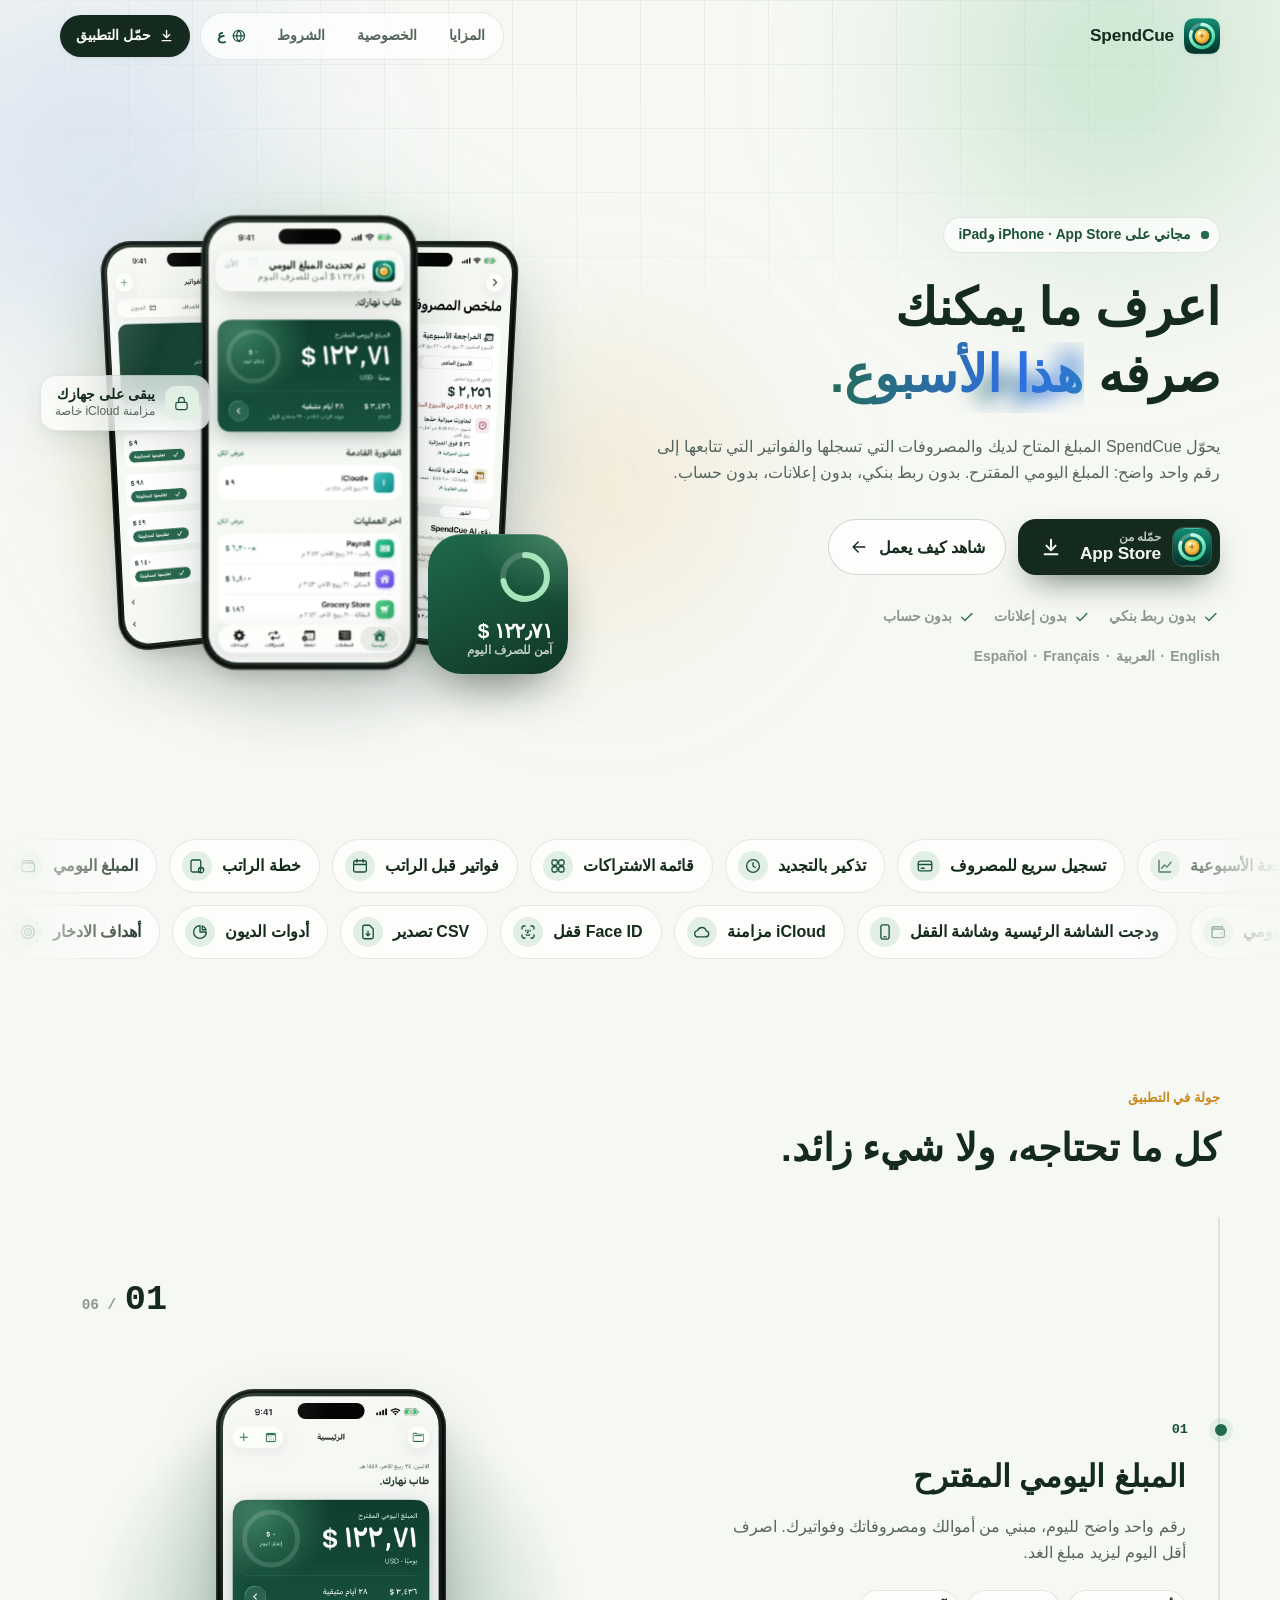
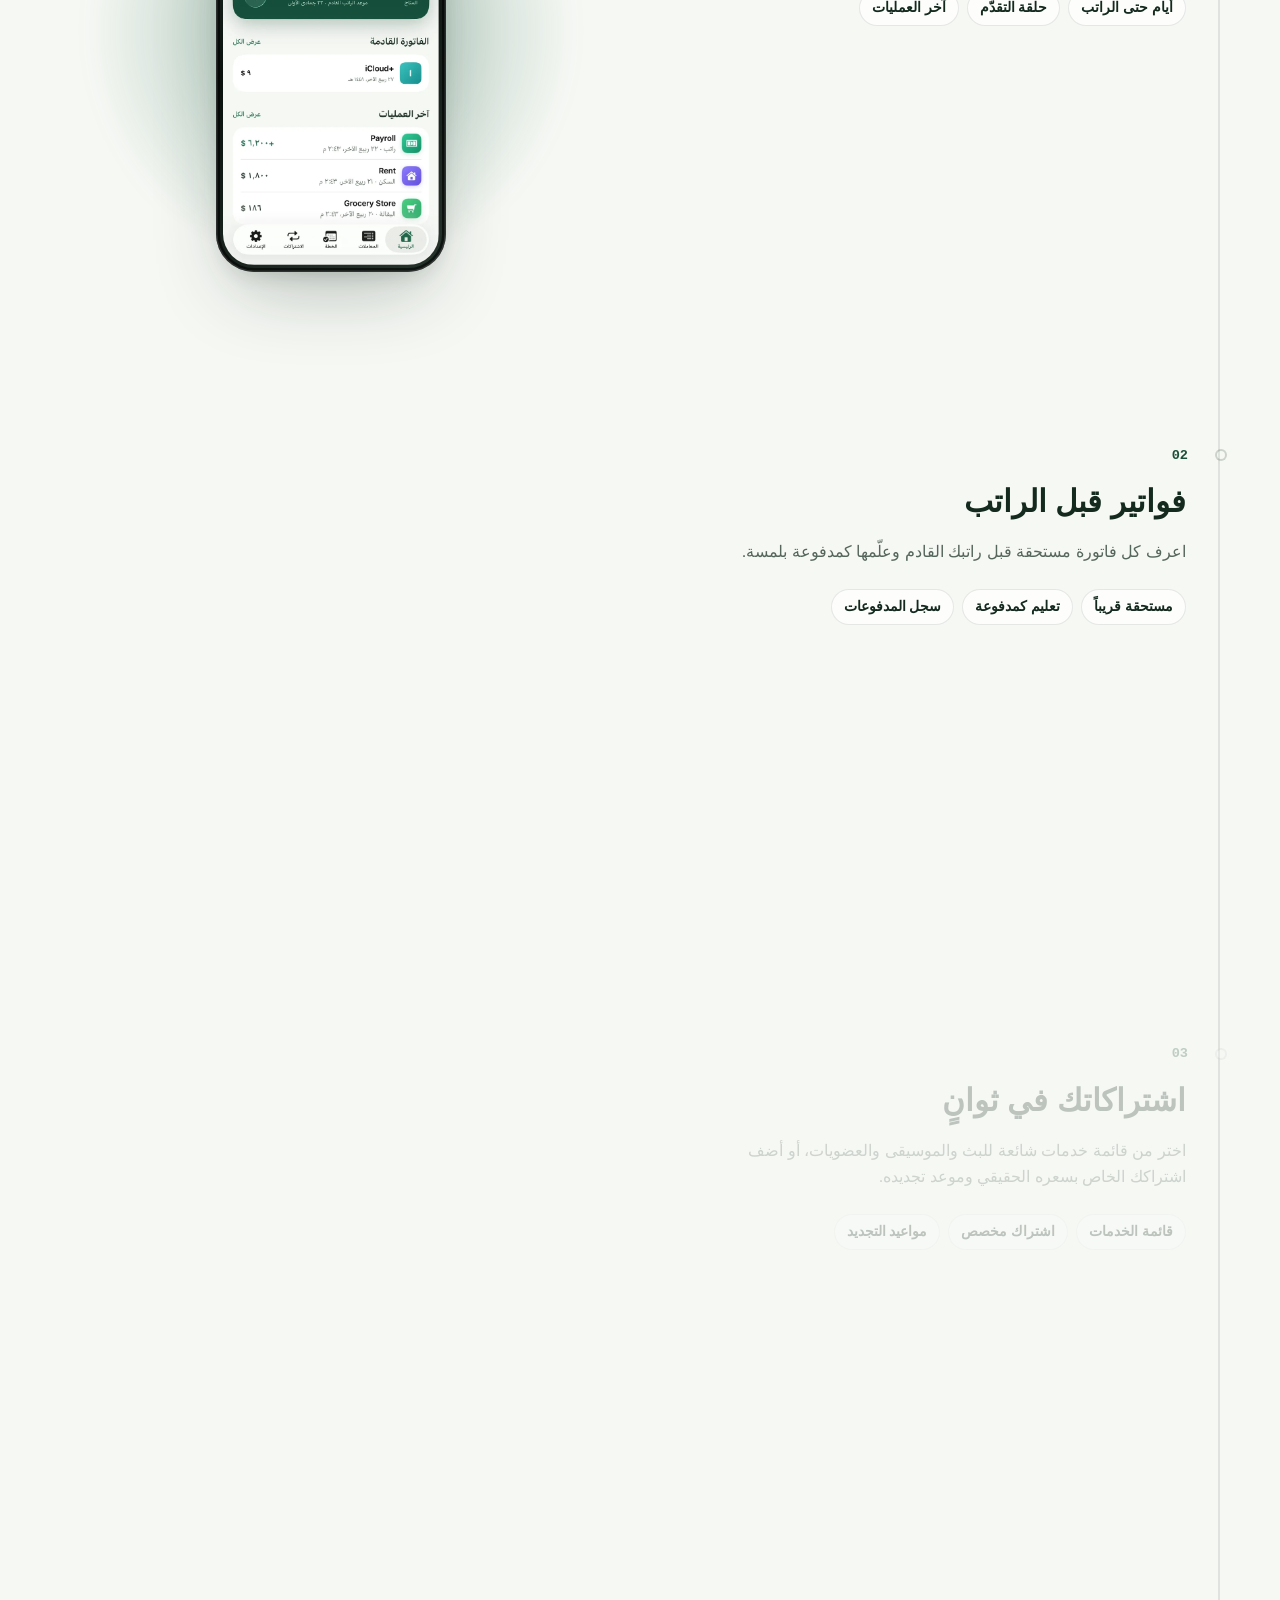
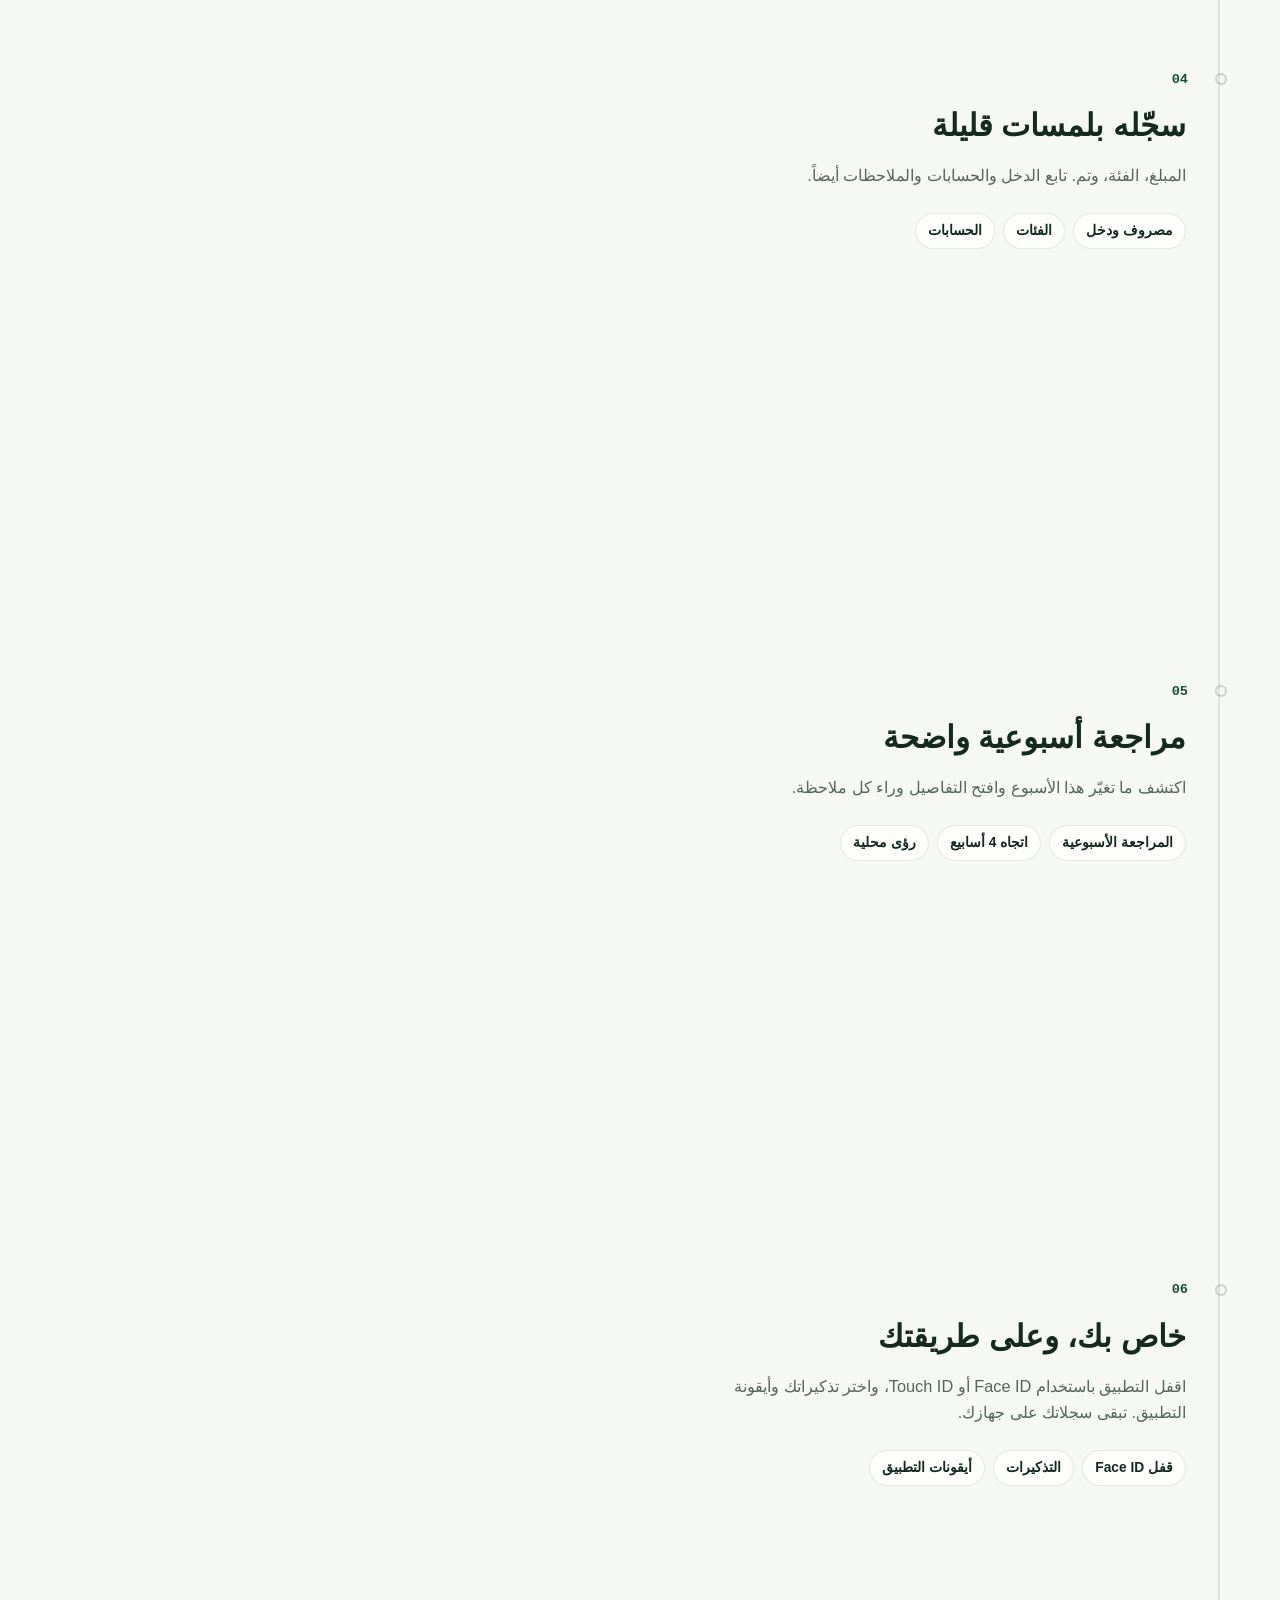
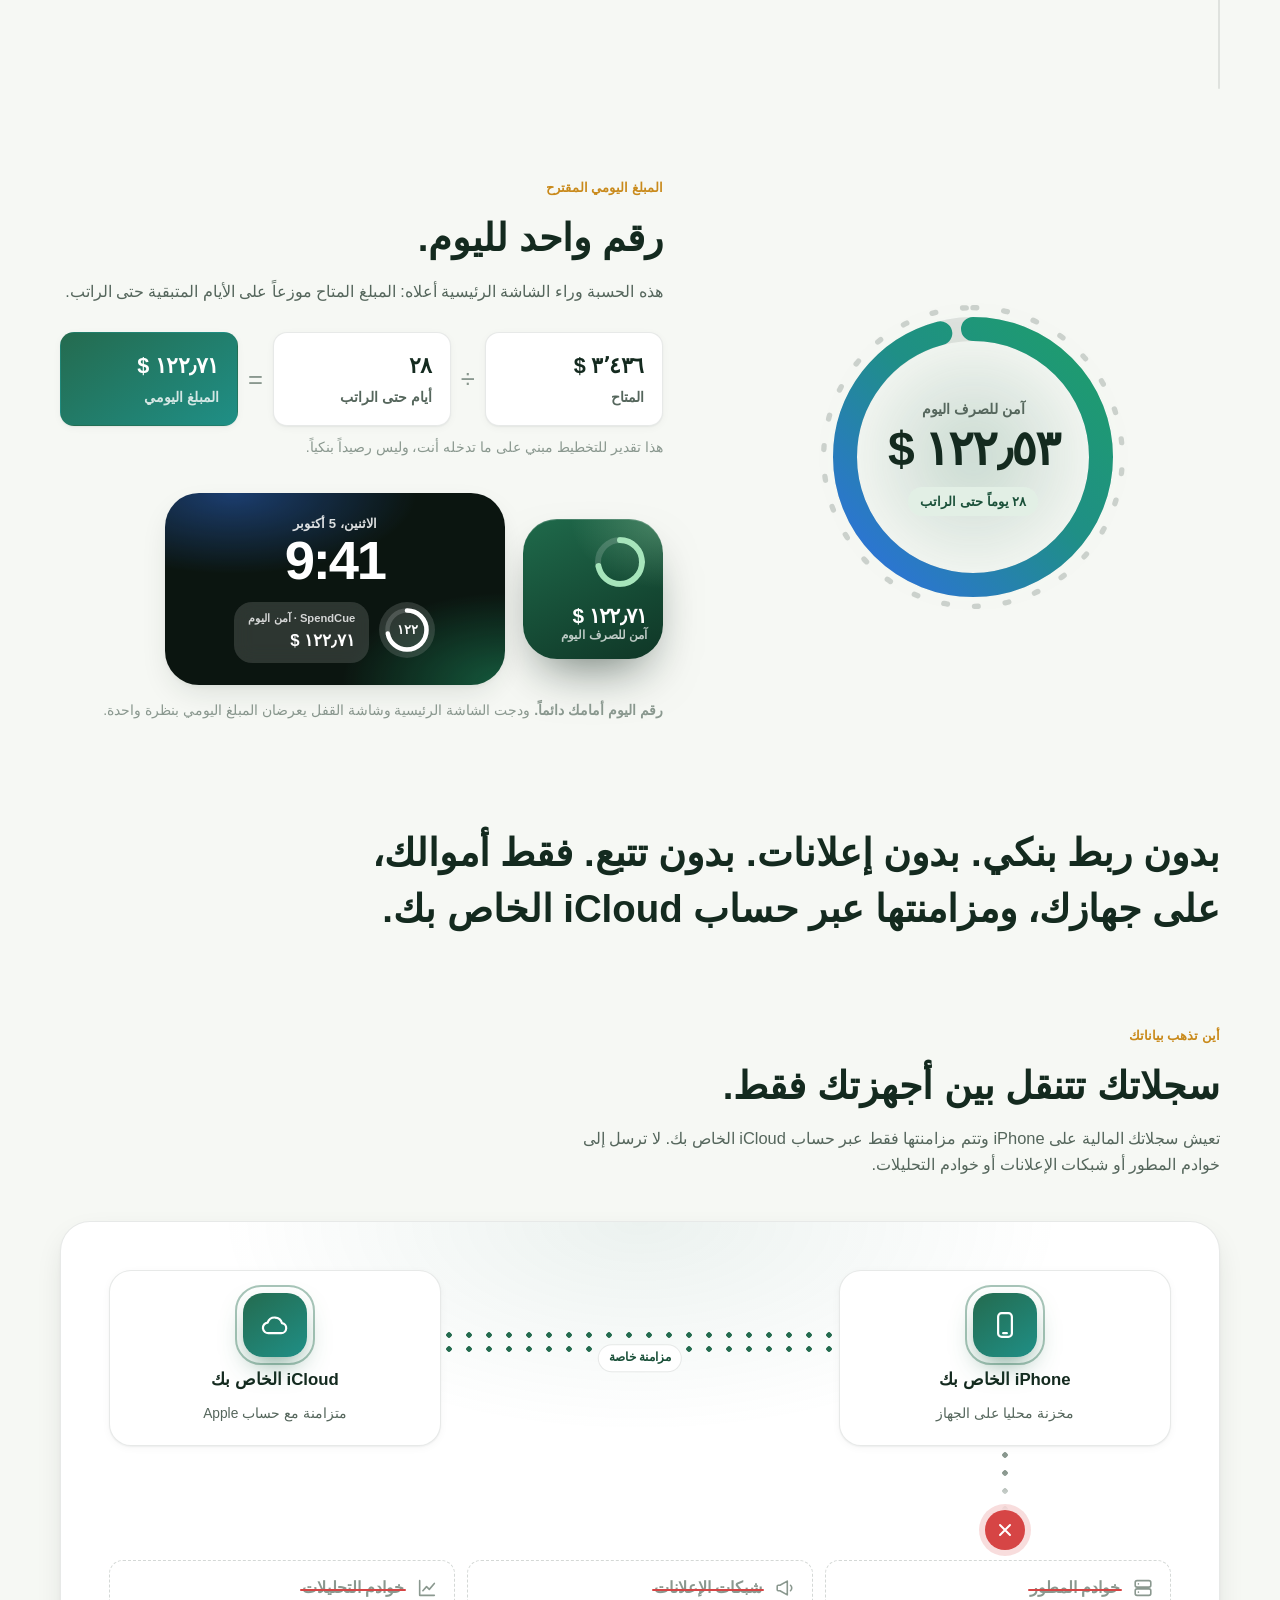
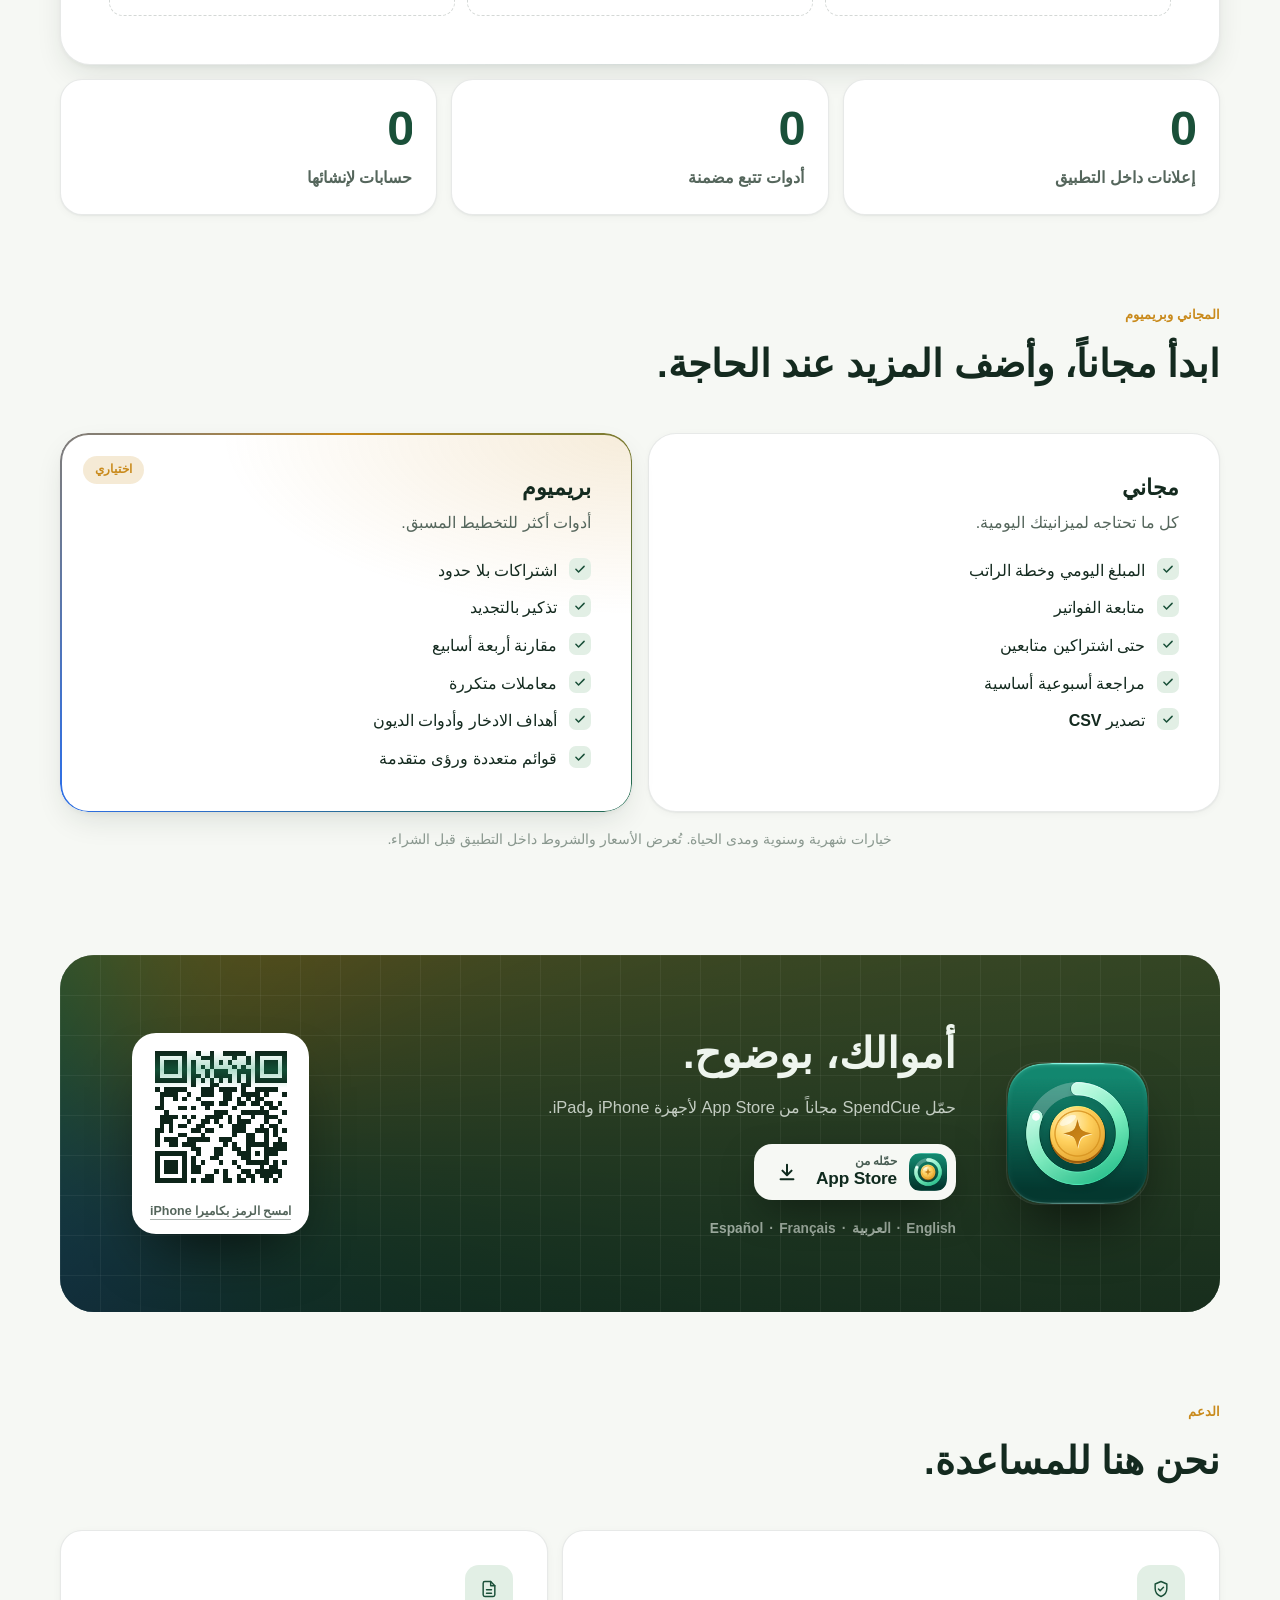
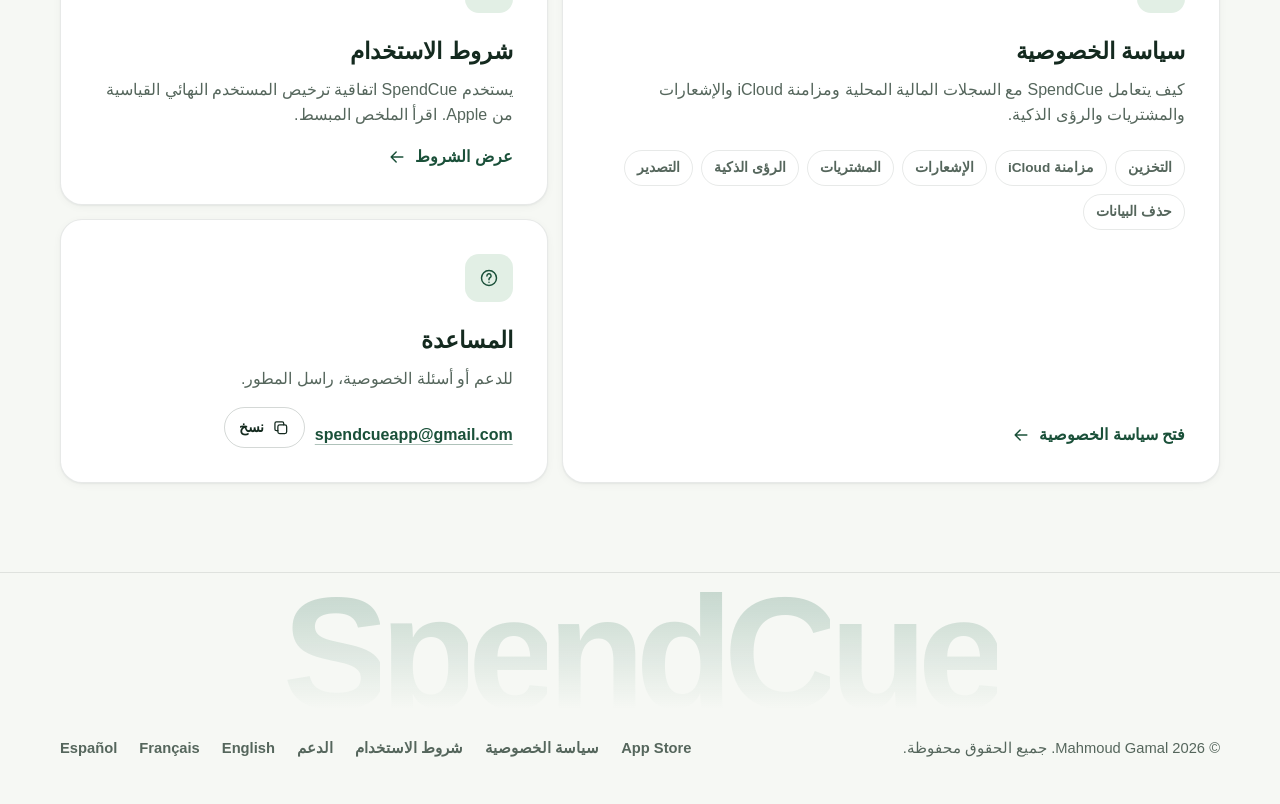
==== commit 6ffaa405: "Rebalance site sizing and refine the hero notification - Scale down type and components to a calmer " ====
--- a/docs/ar/index.html
+++ b/docs/ar/index.html
@@ -20,9 +20,9 @@
     <link rel="alternate" hreflang="x-default" href="https://mahmoudfotta.github.io/SpendCuePrivacy/">
     <link rel="icon" type="image/png" href="../assets/icon.png">
     <link rel="apple-touch-icon" href="../assets/apple-touch-icon.png">
-    <link rel="stylesheet" href="../assets/styles.css">
+    <link rel="stylesheet" href="../assets/styles.css?v=a21e62fc">
     <script>document.documentElement.classList.add("js")</script>
-    <script src="../assets/site.js" defer></script>
+    <script src="../assets/site.js?v=947a2ae6" defer></script>
   </head>
   <body>
     <a class="skip-link" href="#main">تخطي إلى المحتوى</a>
--- a/docs/assets/styles.css
+++ b/docs/assets/styles.css
@@ -101,8 +101,8 @@
   background: var(--bg);
   color: var(--ink);
   font-family: -apple-system, BlinkMacSystemFont, "SF Pro Text", "Segoe UI", Roboto, "Noto Sans Arabic", "Helvetica Neue", sans-serif;
-  font-size: 17px;
-  line-height: 1.65;
+  font-size: 16px;
+  line-height: 1.6;
   -webkit-font-smoothing: antialiased;
   text-rendering: optimizeLegibility;
 }
@@ -370,8 +370,8 @@
   align-items: center;
   justify-content: center;
   gap: 10px;
-  min-height: 52px;
-  padding: 12px 22px;
+  min-height: 50px;
+  padding: 11px 20px;
   overflow: hidden;
   border: 1px solid transparent;
   border-radius: 999px;
@@ -548,28 +548,28 @@
 }
 
 .hero h1 {
-  font-size: clamp(2.6rem, 6.4vw, 5.1rem);
+  font-size: clamp(2.3rem, 4.4vw, 3.75rem);
   font-weight: 760;
 }
 
 html[lang="fr"] .hero h1,
 html[lang="es"] .hero h1 {
-  font-size: clamp(2.4rem, 5.2vw, 4.3rem);
+  font-size: clamp(2.1rem, 4vw, 3.3rem);
 }
 
 html[lang="ar"] .hero h1 {
-  font-size: clamp(2.3rem, 5vw, 4.1rem);
+  font-size: clamp(2.1rem, 4vw, 3.4rem);
 }
 
 html[lang="ar"] .doc-hero h1 {
-  font-size: clamp(2.2rem, 4.6vw, 3.7rem);
+  font-size: clamp(1.9rem, 3.6vw, 2.9rem);
 }
 
 .lede {
   max-width: 600px;
   margin-top: 26px;
   color: var(--muted);
-  font-size: clamp(1.08rem, 1.6vw, 1.24rem);
+  font-size: clamp(1rem, 1.2vw, 1.12rem);
 }
 
 .actions {
@@ -688,23 +688,23 @@
    -------------------------------------------------------------------------- */
 
 .section {
-  padding-block: clamp(56px, 9vw, 120px);
+  padding-block: clamp(52px, 7vw, 96px);
 }
 
 .section-head {
-  max-width: 720px;
-  margin-bottom: clamp(32px, 5vw, 56px);
+  max-width: 680px;
+  margin-bottom: clamp(28px, 4vw, 44px);
 }
 
 .section-head h2 {
-  font-size: clamp(2rem, 4.4vw, 3.3rem);
+  font-size: clamp(1.7rem, 3vw, 2.5rem);
   font-weight: 740;
 }
 
 .section-head p {
-  margin-top: 18px;
+  margin-top: 14px;
   color: var(--muted);
-  font-size: 1.12rem;
+  font-size: 1.03rem;
 }
 
 .kicker {
@@ -846,7 +846,7 @@
 
 .tile h3 {
   margin: 24px 0 10px;
-  font-size: clamp(1.35rem, 2.4vw, 1.75rem);
+  font-size: clamp(1.2rem, 1.8vw, 1.45rem);
 }
 
 .tile p {
@@ -989,7 +989,7 @@
 }
 
 .cta h2 {
-  font-size: clamp(1.8rem, 3.6vw, 2.7rem);
+  font-size: clamp(1.6rem, 2.8vw, 2.2rem);
 }
 
 .cta p {
@@ -1031,7 +1031,7 @@
 }
 
 .doc-hero h1 {
-  font-size: clamp(2.4rem, 5.6vw, 4.4rem);
+  font-size: clamp(2.1rem, 4vw, 3.3rem);
   font-weight: 760;
 }
 
@@ -1192,7 +1192,7 @@
 
 .doc h2 {
   margin-bottom: 18px;
-  font-size: clamp(1.45rem, 2.6vw, 1.9rem);
+  font-size: clamp(1.25rem, 1.9vw, 1.55rem);
   font-weight: 720;
 }
 
@@ -1606,10 +1606,10 @@
 .notifs {
   position: absolute;
   top: 6.4%;
-  right: 3%;
-  left: 3%;
+  right: 3.5%;
+  left: 3.5%;
   z-index: 3;
-  height: 64px;
+  height: calc(var(--pw) * 0.19);
 }
 
 .notif {
@@ -1617,10 +1617,11 @@
   inset: 0;
   display: flex;
   align-items: center;
-  gap: 9px;
-  padding: 9px 11px;
-  border-radius: 18px;
-  background: rgba(250, 252, 249, 0.78);
+  gap: 7px;
+  padding: 0 9px;
+  border-radius: calc(var(--pw) * 0.07);
+  background: rgba(250, 252, 249, 0.8);
+  color: #101d16;
   box-shadow: 0 10px 30px -8px rgba(16, 29, 22, 0.35);
   backdrop-filter: blur(16px) saturate(170%);
   -webkit-backdrop-filter: blur(16px) saturate(170%);
@@ -1640,10 +1641,12 @@
   transition: opacity 0.35s, transform 0.45s var(--ease-in-out);
 }
 
-.notif img {
-  width: 30px;
-  height: 30px;
-  border-radius: 8px;
+.phone-screen .notif img {
+  flex: none;
+  width: calc(var(--pw) * 0.1);
+  height: calc(var(--pw) * 0.1);
+  border-radius: 22%;
+  object-fit: cover;
 }
 
 .notif > div {
@@ -1660,19 +1663,34 @@
 }
 
 .notif b {
-  font-size: 10.5px;
+  font-size: 9.5px;
+  line-height: 1.25;
 }
 
 .notif small {
   color: #66736b;
-  font-size: 9.5px;
+  font-size: 8.5px;
+  line-height: 1.25;
+}
+
+@media (prefers-color-scheme: dark) {
+  .notif {
+    background: rgba(44, 50, 47, 0.82);
+    color: #f2f5f2;
+    box-shadow: 0 10px 30px -8px rgba(0, 0, 0, 0.6), inset 0 0 0 0.5px rgba(255, 255, 255, 0.12);
+  }
+
+  .notif small,
+  .notif time {
+    color: #a9b3ad;
+  }
 }
 
 .notif time {
-  margin-inline-start: auto;
   align-self: flex-start;
+  margin-top: calc(var(--pw) * 0.035);
   color: #8a958f;
-  font-size: 9px;
+  font-size: 8px;
 }
 
 @supports (animation-timeline: view()) {
@@ -1768,7 +1786,7 @@
 .manifesto {
   max-width: 980px;
   margin: 0;
-  font-size: clamp(1.9rem, 4.6vw, 3.6rem);
+  font-size: clamp(1.5rem, 3vw, 2.4rem);
   font-weight: 720;
   line-height: 1.18;
   letter-spacing: -0.03em;
@@ -2041,7 +2059,7 @@
 .stat strong {
   display: flex;
   align-items: flex-end;
-  font-size: clamp(3rem, 6vw, 4.4rem);
+  font-size: clamp(2.4rem, 3.8vw, 3.2rem);
   font-weight: 780;
   line-height: 1;
   letter-spacing: -0.04em;
@@ -2086,7 +2104,7 @@
   display: block;
   margin: 0 auto -0.18em;
   overflow: hidden;
-  font-size: clamp(4.5rem, 19vw, 16rem);
+  font-size: clamp(3.5rem, 13vw, 10rem);
   font-weight: 820;
   line-height: 1;
   letter-spacing: -0.06em;
@@ -2470,8 +2488,8 @@
   display: inline-flex;
   align-items: center;
   gap: 12px;
-  min-height: 60px;
-  padding: 9px 22px 9px 9px;
+  min-height: 54px;
+  padding: 7px 20px 7px 7px;
   overflow: hidden;
   border-radius: 18px;
   background: var(--ink);
@@ -2501,8 +2519,8 @@
 }
 
 .store-btn img {
-  width: 42px;
-  height: 42px;
+  width: 38px;
+  height: 38px;
   border-radius: 11px;
   box-shadow: 0 0 0 1px color-mix(in srgb, var(--bg) 18%, transparent);
 }
@@ -2517,7 +2535,7 @@
 
 .store-btn b {
   display: block;
-  font-size: 1.22rem;
+  font-size: 1.08rem;
   letter-spacing: -0.01em;
   line-height: 1.15;
 }
@@ -2627,7 +2645,7 @@
   --py: 0;
   position: relative;
   display: grid;
-  min-height: clamp(560px, 52vw, 700px);
+  min-height: clamp(520px, 44vw, 600px);
   place-items: center;
   perspective: 1600px;
 }
@@ -2644,7 +2662,7 @@
 }
 
 .fan {
-  --pw: clamp(220px, 20vw, 282px);
+  --pw: clamp(200px, 16.5vw, 246px);
   position: relative;
   width: var(--pw);
   transform: rotateY(calc(var(--px) * 12deg)) rotateX(calc(var(--py) * -8deg));
@@ -2702,7 +2720,7 @@
 .widget {
   display: grid;
   align-content: space-between;
-  width: 156px;
+  width: 140px;
   aspect-ratio: 1;
   padding: 16px;
   border-radius: 34px;
@@ -2741,7 +2759,7 @@
 
 .widget b {
   display: block;
-  font-size: 1.45rem;
+  font-size: 1.3rem;
   letter-spacing: -0.03em;
   line-height: 1.1;
   font-variant-numeric: tabular-nums;
@@ -2767,7 +2785,7 @@
 
 .showcase .chip.c1 {
   --d: 1.8s;
-  top: 12%;
+  top: 38%;
   inset-inline-start: auto;
   inset-inline-end: -4%;
 }
@@ -2810,7 +2828,7 @@
 
 .step {
   display: flex;
-  min-height: 82vh;
+  min-height: 68vh;
   flex-direction: column;
   justify-content: center;
   opacity: 0.25;
@@ -2854,14 +2872,14 @@
 .step h3 {
   max-width: 520px;
   margin-bottom: 16px;
-  font-size: clamp(1.9rem, 3.4vw, 2.9rem);
+  font-size: clamp(1.5rem, 2.4vw, 2rem);
   font-weight: 750;
 }
 
 .step p {
-  max-width: 480px;
+  max-width: 460px;
   color: var(--muted);
-  font-size: 1.12rem;
+  font-size: 1.02rem;
 }
 
 .step ul {
@@ -2939,7 +2957,7 @@
 }
 
 .tour-phone {
-  --pw: clamp(240px, 21vw, 300px);
+  --pw: clamp(220px, 18vw, 262px);
 }
 
 .shot {
@@ -2980,7 +2998,7 @@
 .ring-hero {
   position: relative;
   display: grid;
-  width: min(380px, 100%);
+  width: min(320px, 100%);
   aspect-ratio: 1;
   margin-inline: auto;
   place-items: center;
@@ -3045,7 +3063,7 @@
 .ring-center strong {
   display: block;
   margin: 4px 0;
-  font-size: clamp(2.8rem, 6vw, 4rem);
+  font-size: clamp(2.2rem, 4vw, 3rem);
   font-weight: 780;
   letter-spacing: -0.04em;
   line-height: 1;
@@ -3082,7 +3100,7 @@
 
 .eq-tile b {
   display: block;
-  font-size: 1.6rem;
+  font-size: 1.35rem;
   letter-spacing: -0.02em;
   font-variant-numeric: tabular-nums;
 }
@@ -3128,7 +3146,7 @@
 }
 
 .daily h2 {
-  font-size: clamp(2rem, 4.4vw, 3.3rem);
+  font-size: clamp(1.7rem, 3vw, 2.5rem);
   font-weight: 740;
 }
 
@@ -3165,7 +3183,7 @@
 }
 
 .lock .time {
-  font-size: 4rem;
+  font-size: 3.4rem;
   font-weight: 700;
   letter-spacing: -0.04em;
   line-height: 1;
@@ -3251,7 +3269,7 @@
 }
 
 .plan h3 {
-  font-size: 1.6rem;
+  font-size: 1.35rem;
 }
 
 .plan .plan-sub {
@@ -3365,14 +3383,14 @@
 }
 
 .download h2 {
-  font-size: clamp(2.2rem, 5vw, 3.8rem);
+  font-size: clamp(1.8rem, 3.4vw, 2.6rem);
   font-weight: 780;
 }
 
 .download p {
-  margin: 14px 0 26px;
+  margin: 12px 0 24px;
   color: rgba(238, 245, 238, 0.78);
-  font-size: 1.12rem;
+  font-size: 1.03rem;
 }
 
 .download .langs {
@@ -3381,7 +3399,7 @@
 
 .big-icon {
   position: relative;
-  width: clamp(120px, 14vw, 180px);
+  width: clamp(110px, 11vw, 150px);
   aspect-ratio: 1;
   overflow: hidden;
   border-radius: 23%;
@@ -3417,8 +3435,8 @@
 }
 
 .qr svg {
-  width: 150px;
-  height: 150px;
+  width: 132px;
+  height: 132px;
 }
 
 .qr small {
@@ -3627,23 +3645,28 @@
   .fan .p-right { transform: translateX(44%) translateZ(-160px) rotateY(-24deg) rotateZ(3deg); }
 
   .showcase .widget {
-    width: 128px;
-    padding: 13px;
-    border-radius: 28px;
+    width: 108px;
+    padding: 11px;
+    border-radius: 24px;
     inset-inline-start: 0;
+    bottom: 6%;
   }
 
   .showcase .widget .ring {
-    width: 42px;
-    height: 42px;
+    width: 34px;
+    height: 34px;
   }
 
   .showcase .widget b {
-    font-size: 1.15rem;
+    font-size: 1rem;
+  }
+
+  .showcase .widget small {
+    font-size: 0.62rem;
   }
 
   .showcase .chip.c1 {
-    inset-inline-end: 0;
+    display: none;
   }
 
   .store-btn {
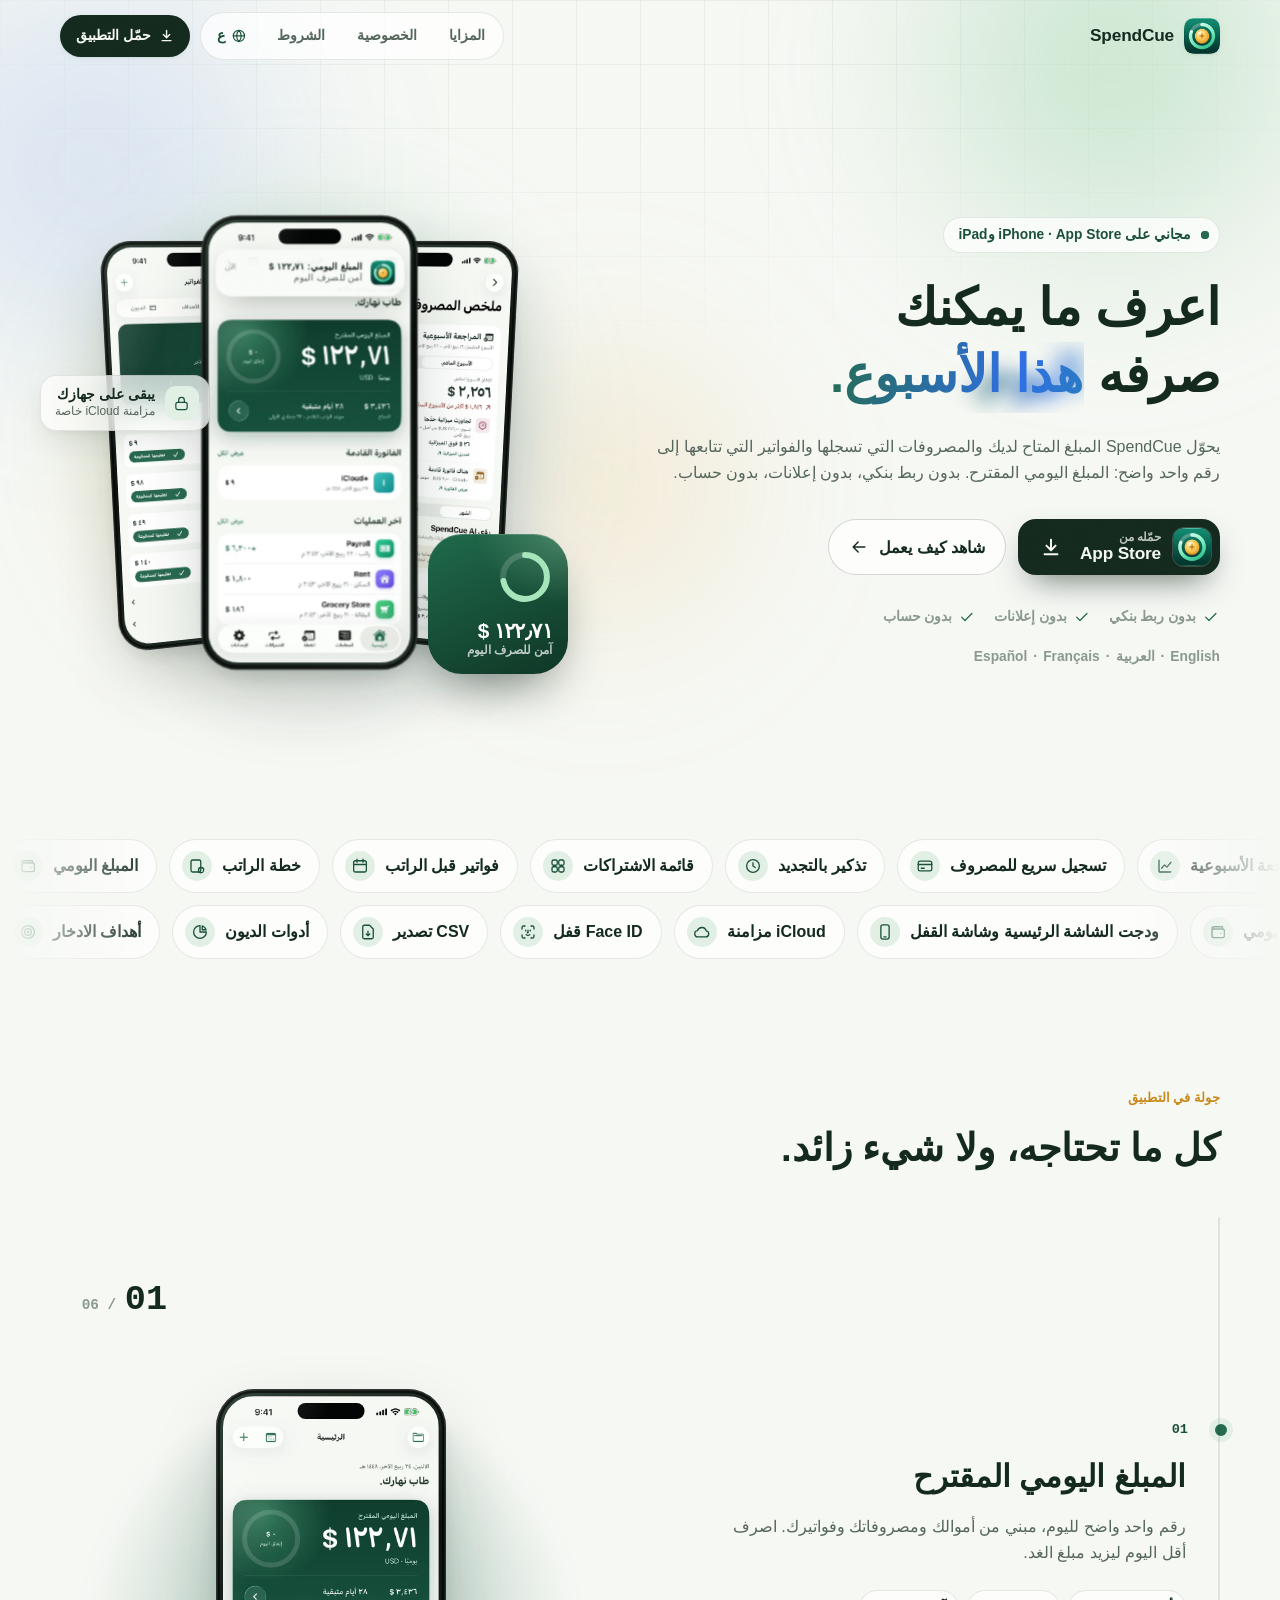
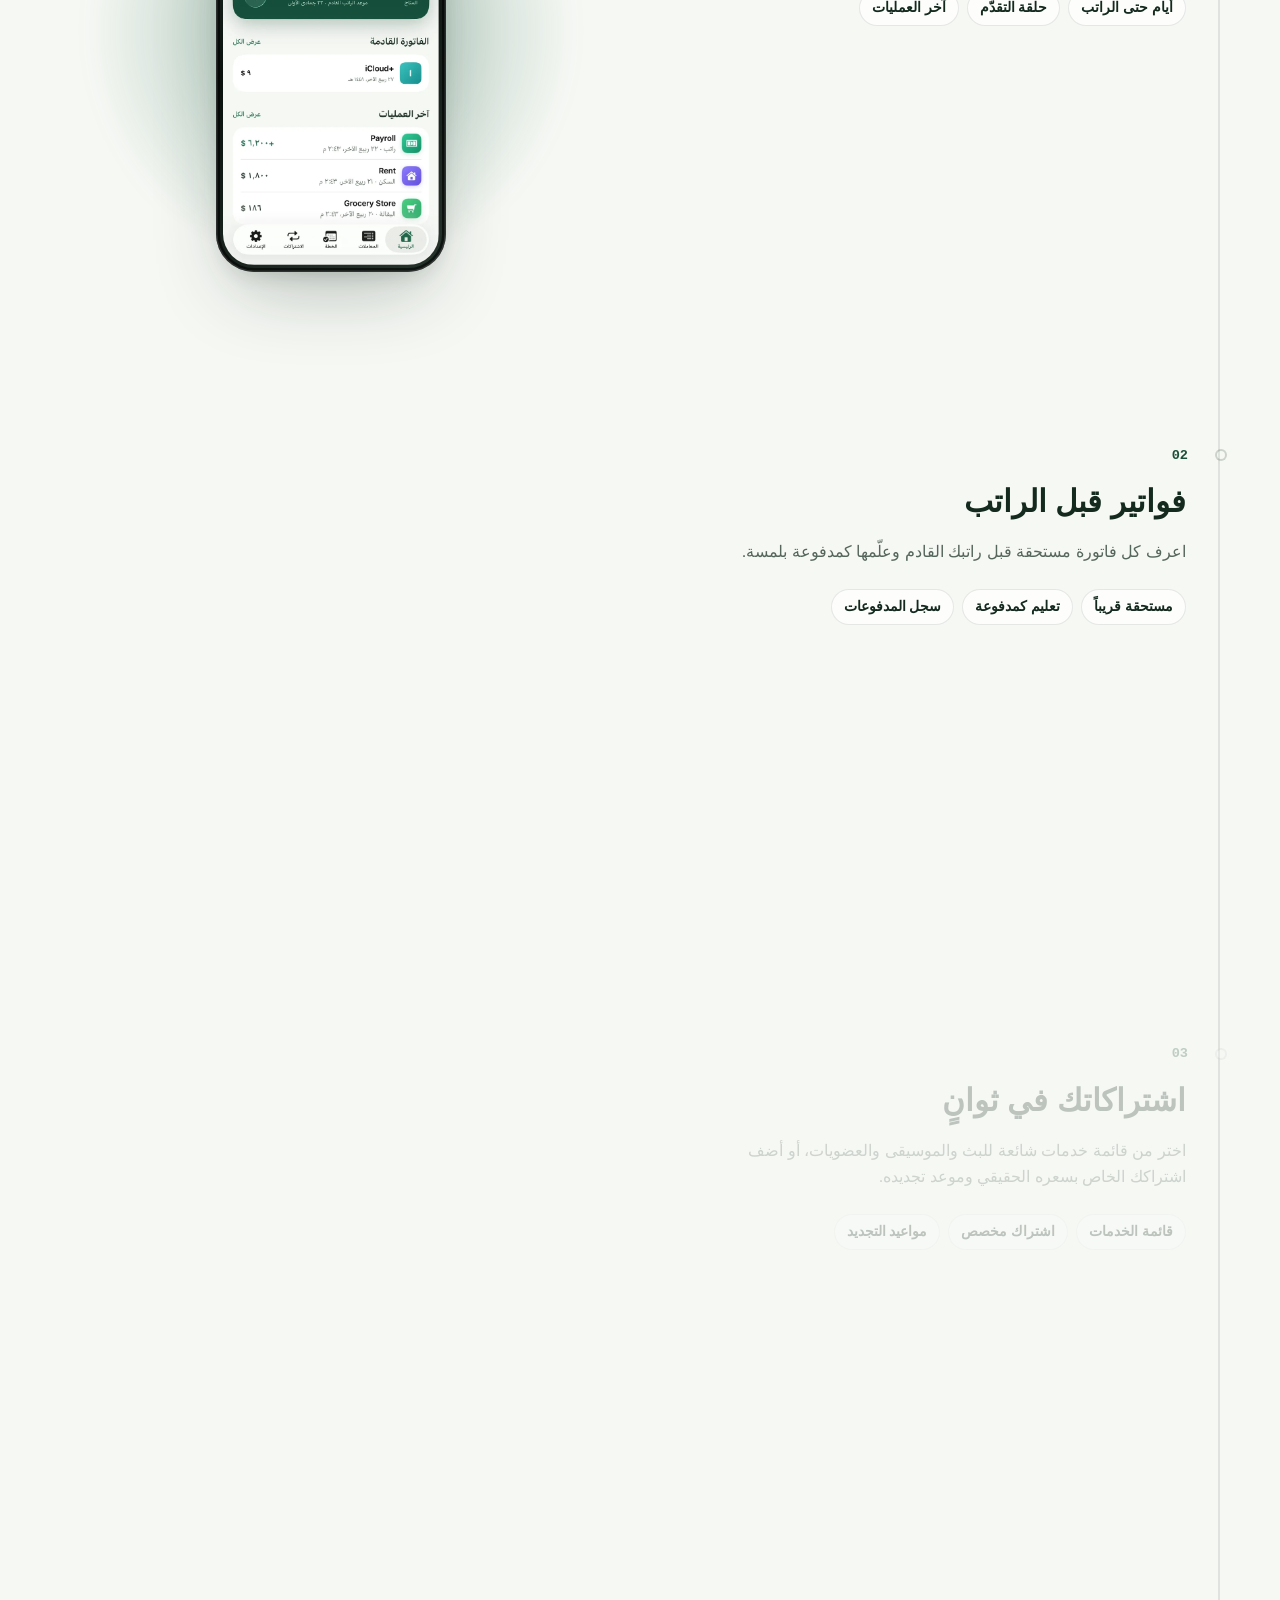
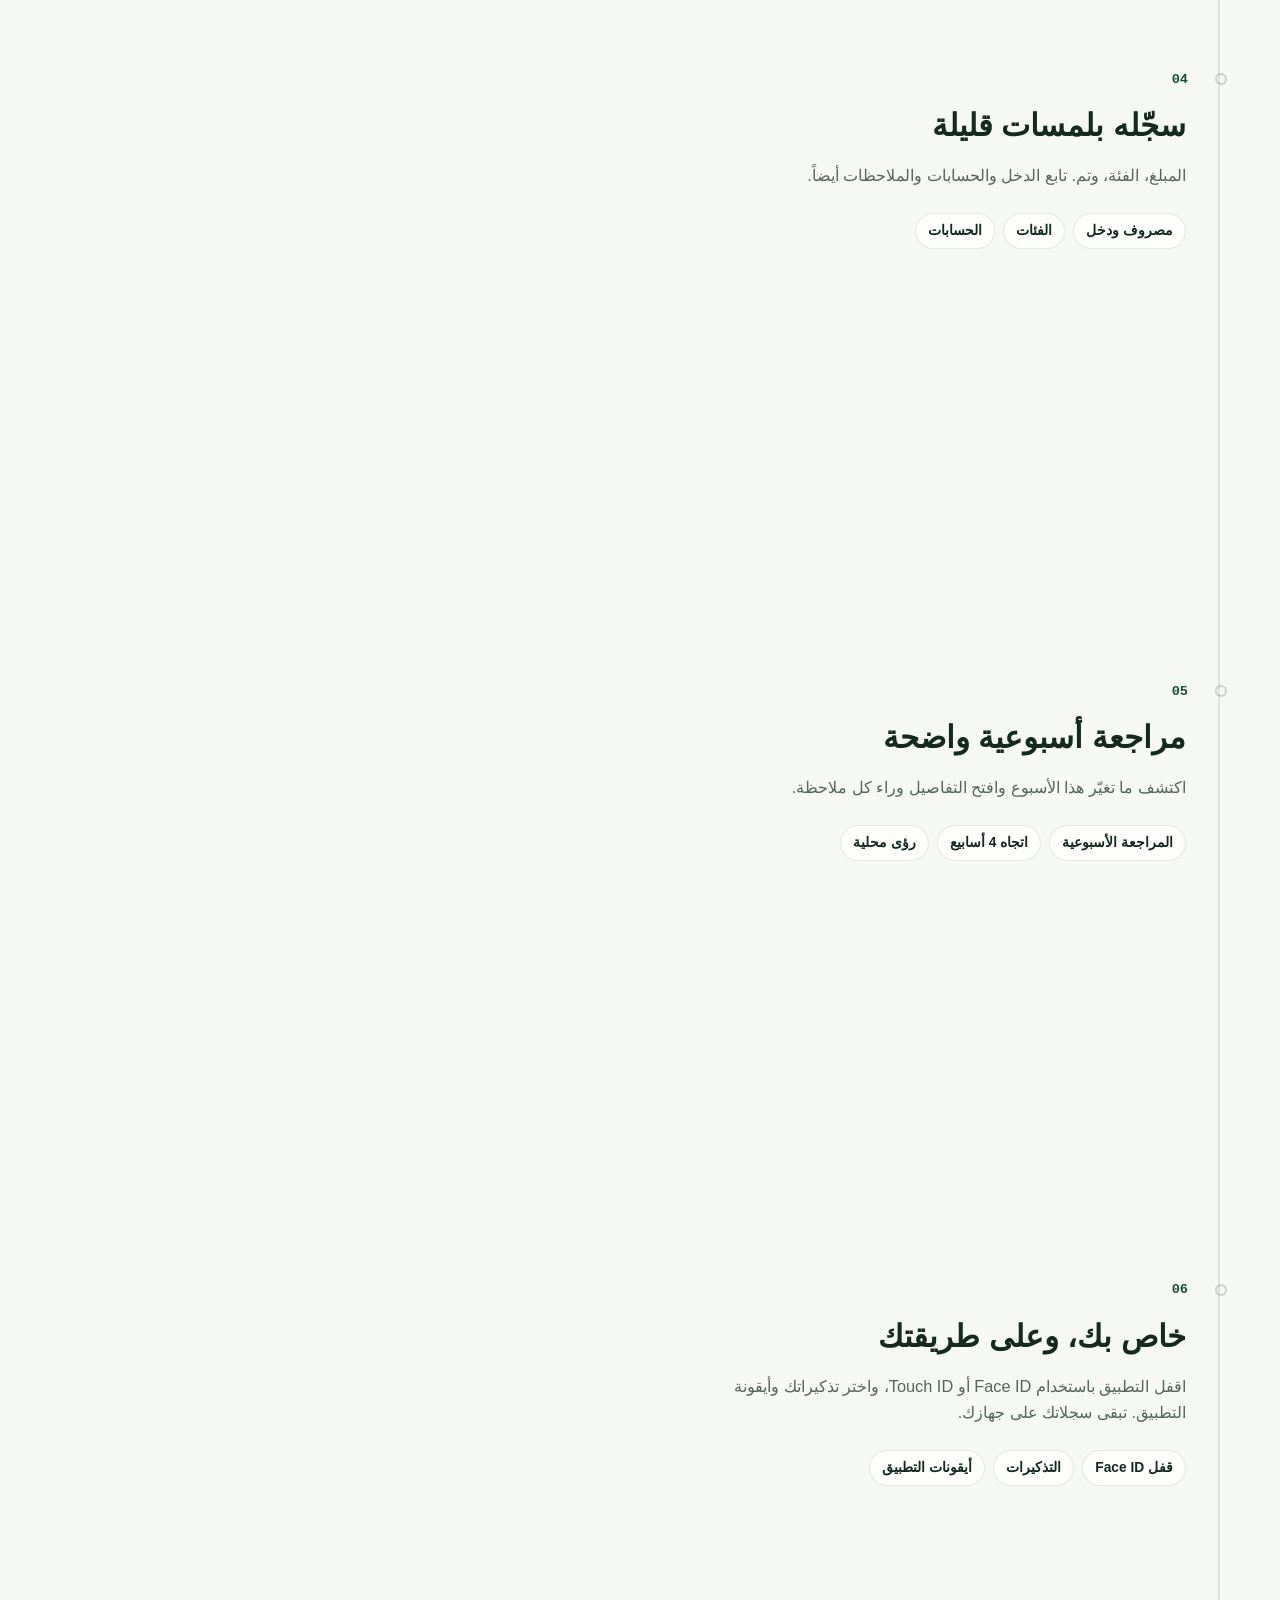
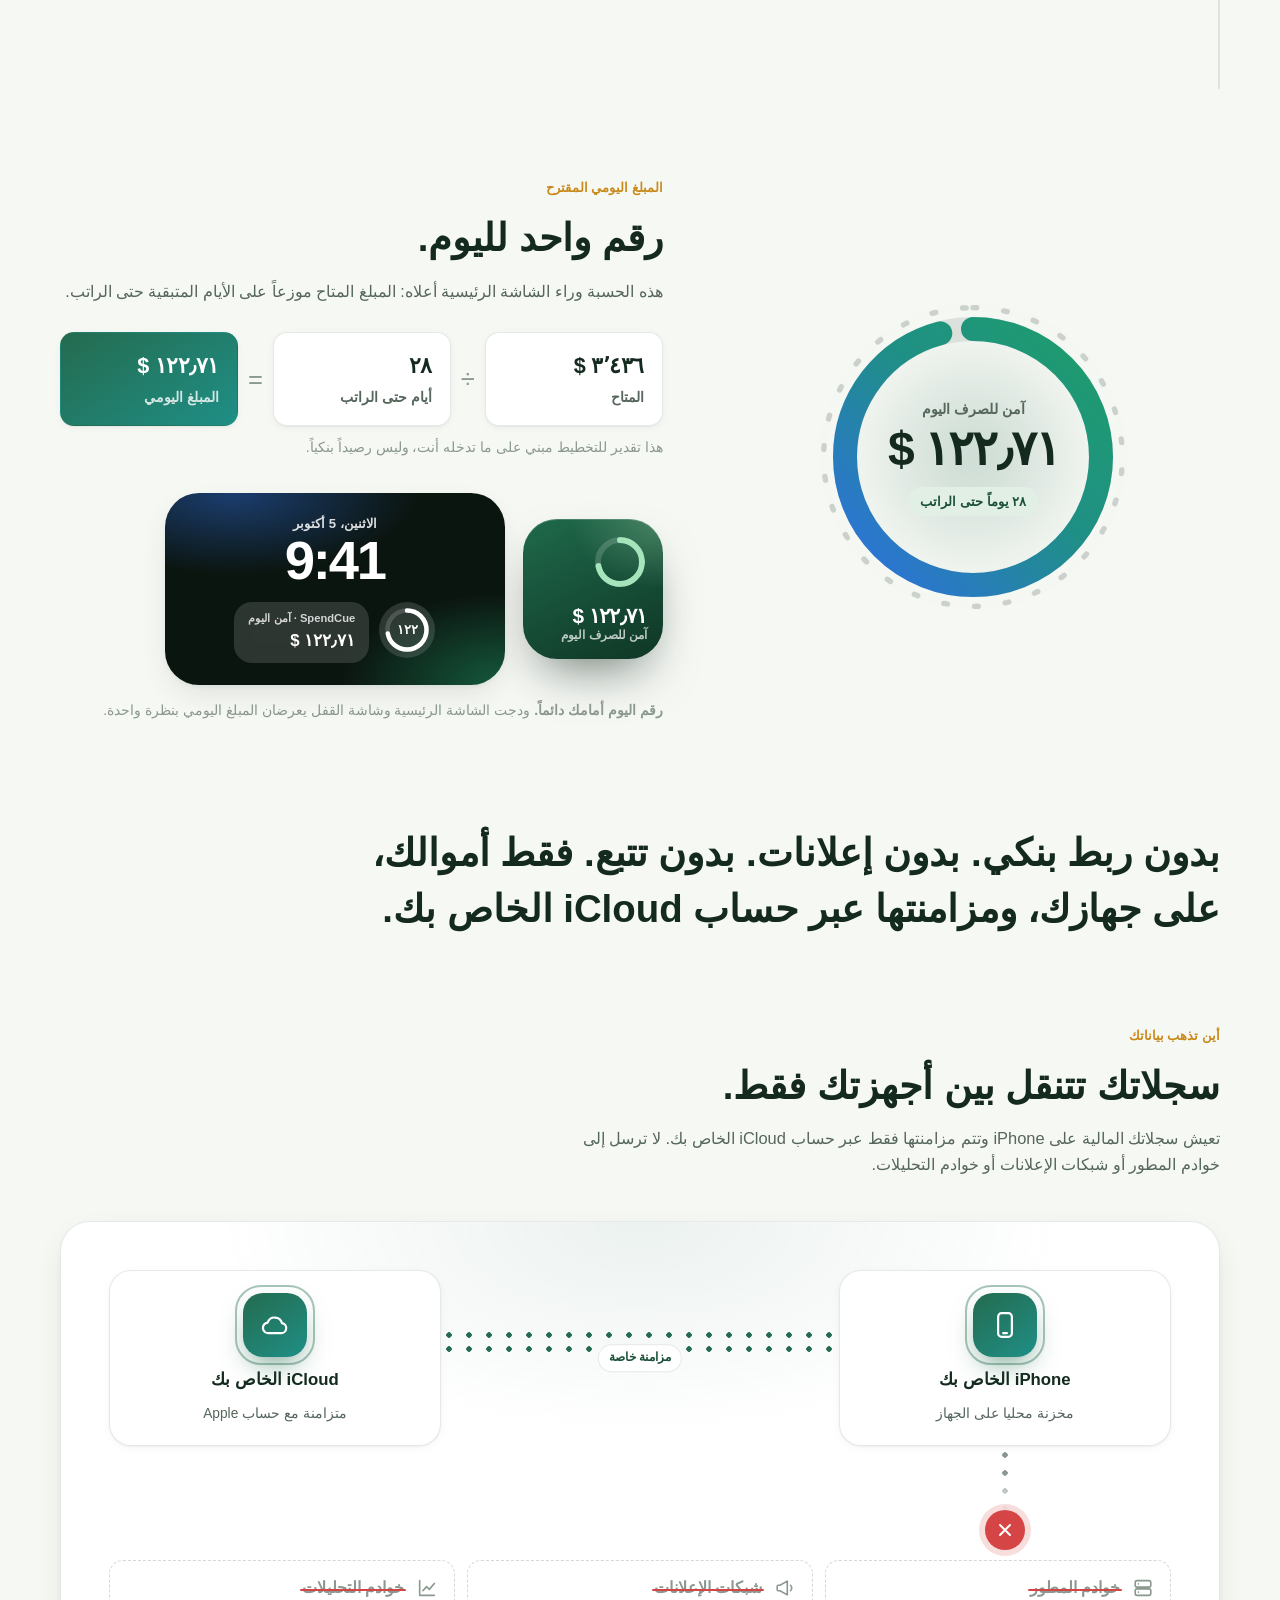
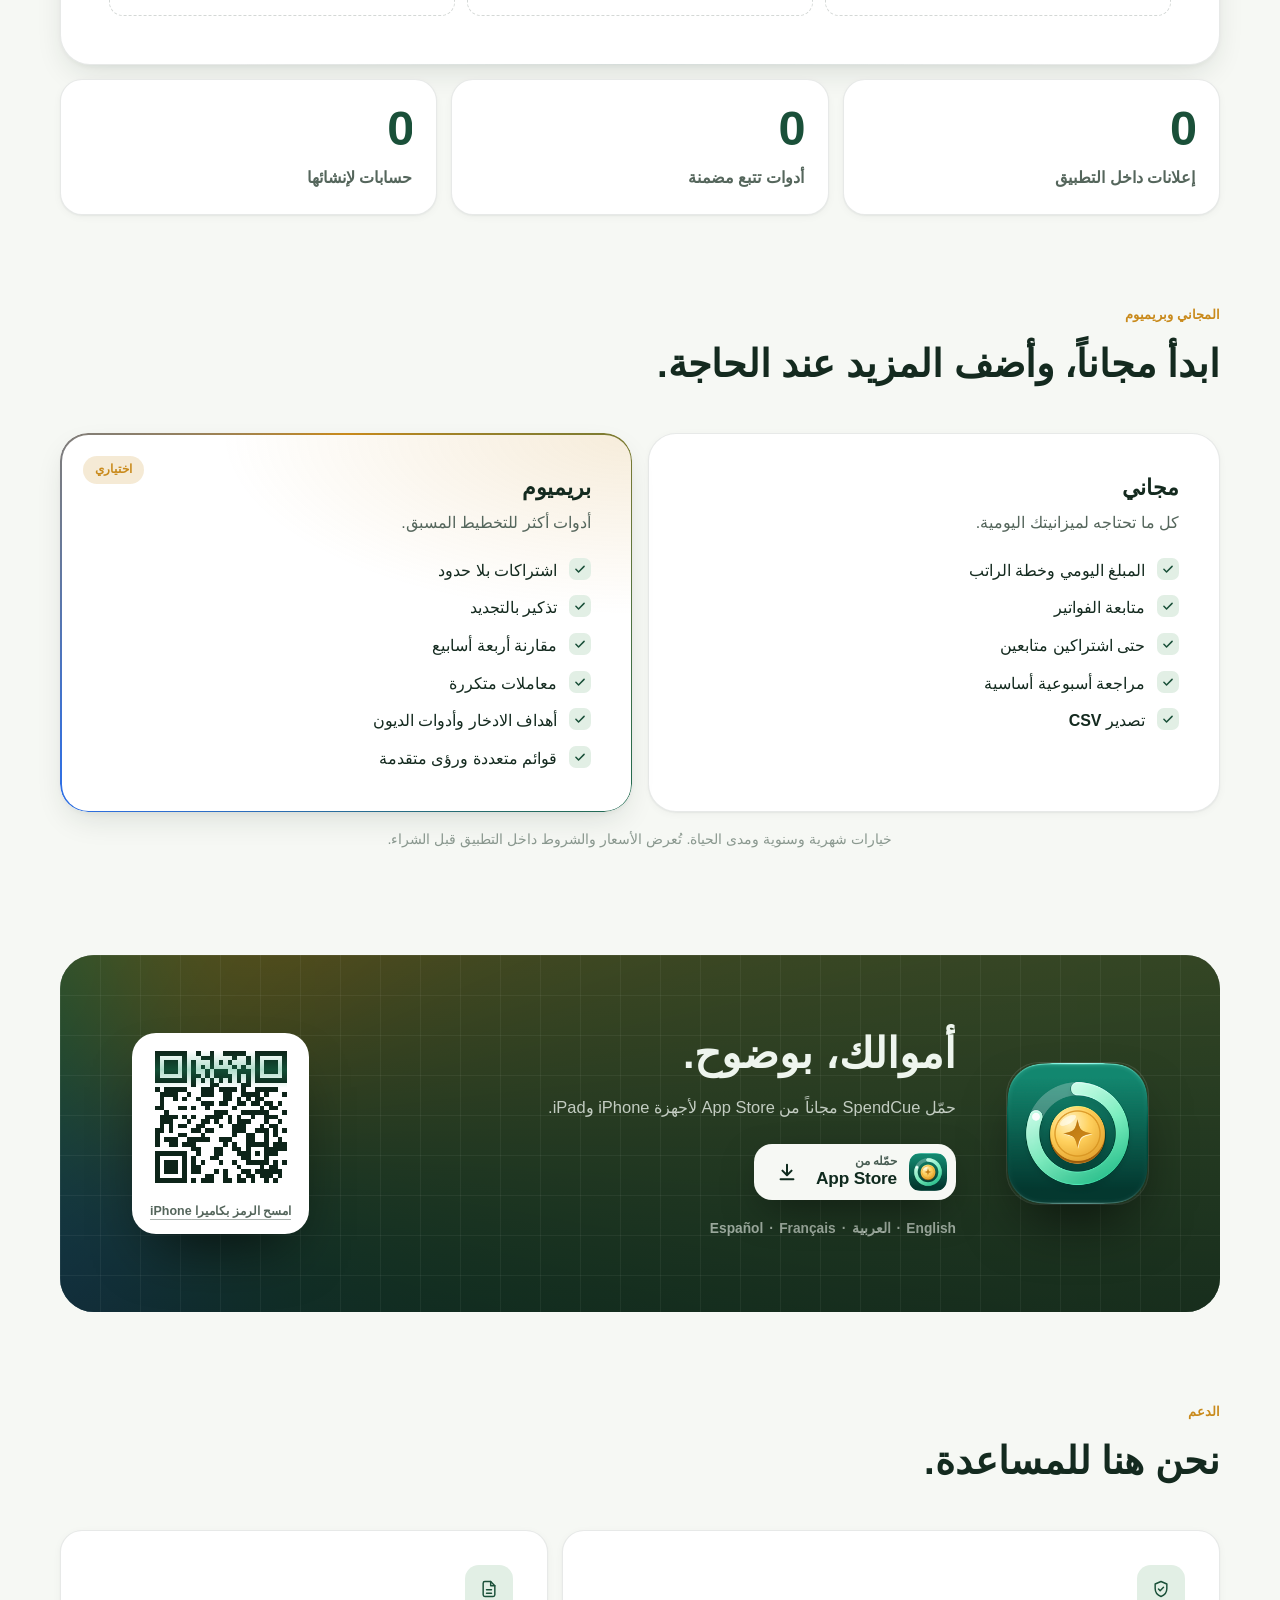
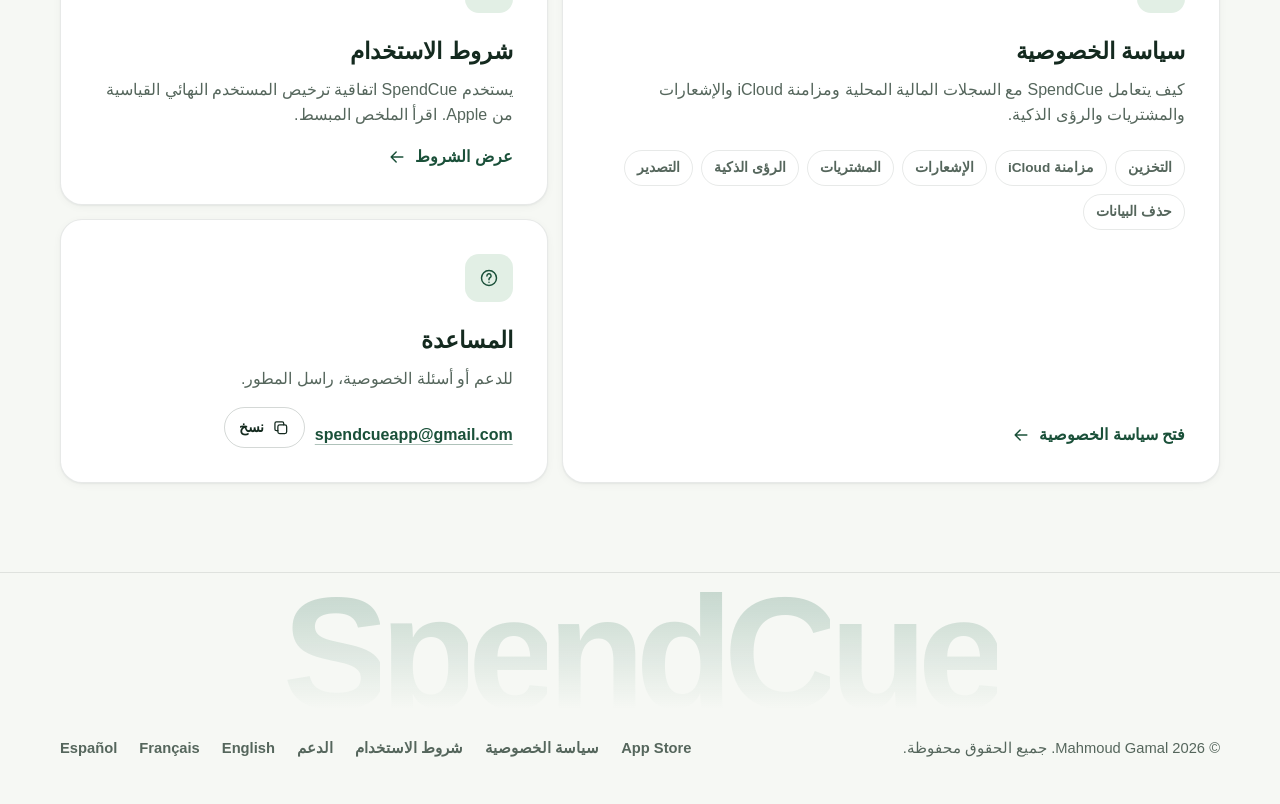
==== commit 5f1bf96b: "Redesign hero notification as an iOS-style banner - Lay out the banner like iOS: title and "now" on " ====
--- a/docs/ar/index.html
+++ b/docs/ar/index.html
@@ -20,7 +20,7 @@
     <link rel="alternate" hreflang="x-default" href="https://mahmoudfotta.github.io/SpendCuePrivacy/">
     <link rel="icon" type="image/png" href="../assets/icon.png">
     <link rel="apple-touch-icon" href="../assets/apple-touch-icon.png">
-    <link rel="stylesheet" href="../assets/styles.css?v=a21e62fc">
+    <link rel="stylesheet" href="../assets/styles.css?v=fd4d3d02">
     <script>document.documentElement.classList.add("js")</script>
     <script src="../assets/site.js?v=947a2ae6" defer></script>
   </head>
@@ -76,7 +76,7 @@
             <div class="fan-float">
               <div class="phone p-side p-left"><div class="phone-screen"><picture class=""><source media="(prefers-color-scheme: dark)" srcset="../assets/screens/ar/dark/02-bills.webp"><img src="../assets/screens/ar/light/02-bills.webp" alt="شاشة الفواتير المستحقة قبل الراتب" width="640" height="1391" loading="eager" decoding="async"></picture></div></div>
               <div class="phone p-side p-right"><div class="phone-screen"><picture class=""><source media="(prefers-color-scheme: dark)" srcset="../assets/screens/ar/dark/05-review.webp"><img src="../assets/screens/ar/light/05-review.webp" alt="شاشة ملخص الإنفاق الأسبوعي" width="640" height="1391" loading="eager" decoding="async"></picture></div></div>
-              <div class="phone p-center"><div class="phone-screen"><div class="notifs"><div class="notif"><img src="../assets/icon.png" alt=""><div><b>تم تحديث المبلغ اليومي</b><small>١٢٢٫٧١ $ آمن للصرف اليوم</small></div><time>الآن</time></div><div class="notif"><img src="../assets/icon.png" alt=""><div><b>‏iCloud+ مستحق خلال ٣ أيام</b><small>٩ $ · الفاتورة التالية قبل الراتب</small></div><time>الآن</time></div><div class="notif"><img src="../assets/icon.png" alt=""><div><b>مراجعتك الأسبوعية جاهزة</b><small>اكتشف ما تغيّر هذا الأسبوع</small></div><time>الآن</time></div></div><picture class=""><source media="(prefers-color-scheme: dark)" srcset="../assets/screens/ar/dark/01-home.webp"><img src="../assets/screens/ar/light/01-home.webp" alt="الشاشة الرئيسية مع المبلغ اليومي المقترح" width="640" height="1391" loading="eager" decoding="async"></picture></div></div>
+              <div class="phone p-center"><div class="phone-screen"><div class="notifs"><div class="notif"><img src="../assets/icon.png" alt=""><div><span class="nt"><b>المبلغ اليومي: ١٢٢٫٧١ $</b><time>الآن</time></span><small>آمن للصرف اليوم</small></div></div><div class="notif"><img src="../assets/icon.png" alt=""><div><span class="nt"><b>‏iCloud+ مستحق خلال ٣ أيام</b><time>الآن</time></span><small>٩ $ · قبل الراتب</small></div></div><div class="notif"><img src="../assets/icon.png" alt=""><div><span class="nt"><b>المراجعة الأسبوعية جاهزة</b><time>الآن</time></span><small>اكتشف ما تغيّر</small></div></div></div><picture class=""><source media="(prefers-color-scheme: dark)" srcset="../assets/screens/ar/dark/01-home.webp"><img src="../assets/screens/ar/light/01-home.webp" alt="الشاشة الرئيسية مع المبلغ اليومي المقترح" width="640" height="1391" loading="eager" decoding="async"></picture></div></div>
             </div>
           </div>
           <div class="widget"><svg class="ring" viewBox="0 0 64 64" style="--to: 28"><circle class="track" cx="32" cy="32" r="26" pathLength="100"/><circle class="bar" cx="32" cy="32" r="26" pathLength="100"/></svg><div><b>١٢٢٫٧١ $</b><small>آمن للصرف اليوم</small></div></div>
--- a/docs/assets/styles.css
+++ b/docs/assets/styles.css
@@ -1605,26 +1605,30 @@
 
 .notifs {
   position: absolute;
-  top: 6.4%;
+  top: 6.2%;
   right: 3.5%;
   left: 3.5%;
   z-index: 3;
-  height: calc(var(--pw) * 0.19);
-}
-
+  height: calc(var(--pw) * 0.215);
+}
+
+/* iOS-style banner: icon · [title …… now] / body */
 .notif {
   position: absolute;
   inset: 0;
   display: flex;
   align-items: center;
-  gap: 7px;
-  padding: 0 9px;
-  border-radius: calc(var(--pw) * 0.07);
-  background: rgba(250, 252, 249, 0.8);
+  gap: calc(var(--pw) * 0.034);
+  padding: 0 calc(var(--pw) * 0.042);
+  border-radius: calc(var(--pw) * 0.075);
+  background: rgba(250, 252, 249, 0.84);
   color: #101d16;
   box-shadow: 0 10px 30px -8px rgba(16, 29, 22, 0.35);
-  backdrop-filter: blur(16px) saturate(170%);
-  -webkit-backdrop-filter: blur(16px) saturate(170%);
+  backdrop-filter: blur(18px) saturate(170%);
+  -webkit-backdrop-filter: blur(18px) saturate(170%);
+  font-size: calc(var(--pw) * 0.041);
+  line-height: 1.28;
+  text-align: start;
   opacity: 0;
   transform: translateY(-120%) scale(0.92);
   transition: opacity 0.5s var(--ease-out), transform 0.7s var(--spring);
@@ -1643,9 +1647,9 @@
 
 .phone-screen .notif img {
   flex: none;
-  width: calc(var(--pw) * 0.1);
-  height: calc(var(--pw) * 0.1);
-  border-radius: 22%;
+  width: calc(var(--pw) * 0.112);
+  height: calc(var(--pw) * 0.112);
+  border-radius: 23%;
   object-fit: cover;
 }
 
@@ -1654,43 +1658,51 @@
   min-width: 0;
 }
 
+.notif .nt {
+  display: flex;
+  align-items: baseline;
+  gap: 6px;
+}
+
 .notif b,
 .notif small {
-  display: block;
   overflow: hidden;
   white-space: nowrap;
   text-overflow: ellipsis;
 }
 
 .notif b {
-  font-size: 9.5px;
-  line-height: 1.25;
+  flex: 1;
+  min-width: 0;
+  font-weight: 650;
 }
 
 .notif small {
-  color: #66736b;
-  font-size: 8.5px;
-  line-height: 1.25;
+  display: block;
+  color: #4e5a53;
+  font-size: 1em;
+}
+
+.notif time {
+  flex: none;
+  color: #7c8882;
+  font-size: 0.86em;
 }
 
 @media (prefers-color-scheme: dark) {
   .notif {
-    background: rgba(44, 50, 47, 0.82);
+    background: rgba(44, 50, 47, 0.86);
     color: #f2f5f2;
     box-shadow: 0 10px 30px -8px rgba(0, 0, 0, 0.6), inset 0 0 0 0.5px rgba(255, 255, 255, 0.12);
   }
 
-  .notif small,
+  .notif small {
+    color: #c3ccc6;
+  }
+
   .notif time {
-    color: #a9b3ad;
-  }
-}
-
-.notif time {
-  align-self: flex-start;
-  margin-top: calc(var(--pw) * 0.035);
-  color: #8a958f;
-  font-size: 8px;
+    color: #95a09a;
+  }
 }
 
 @supports (animation-timeline: view()) {
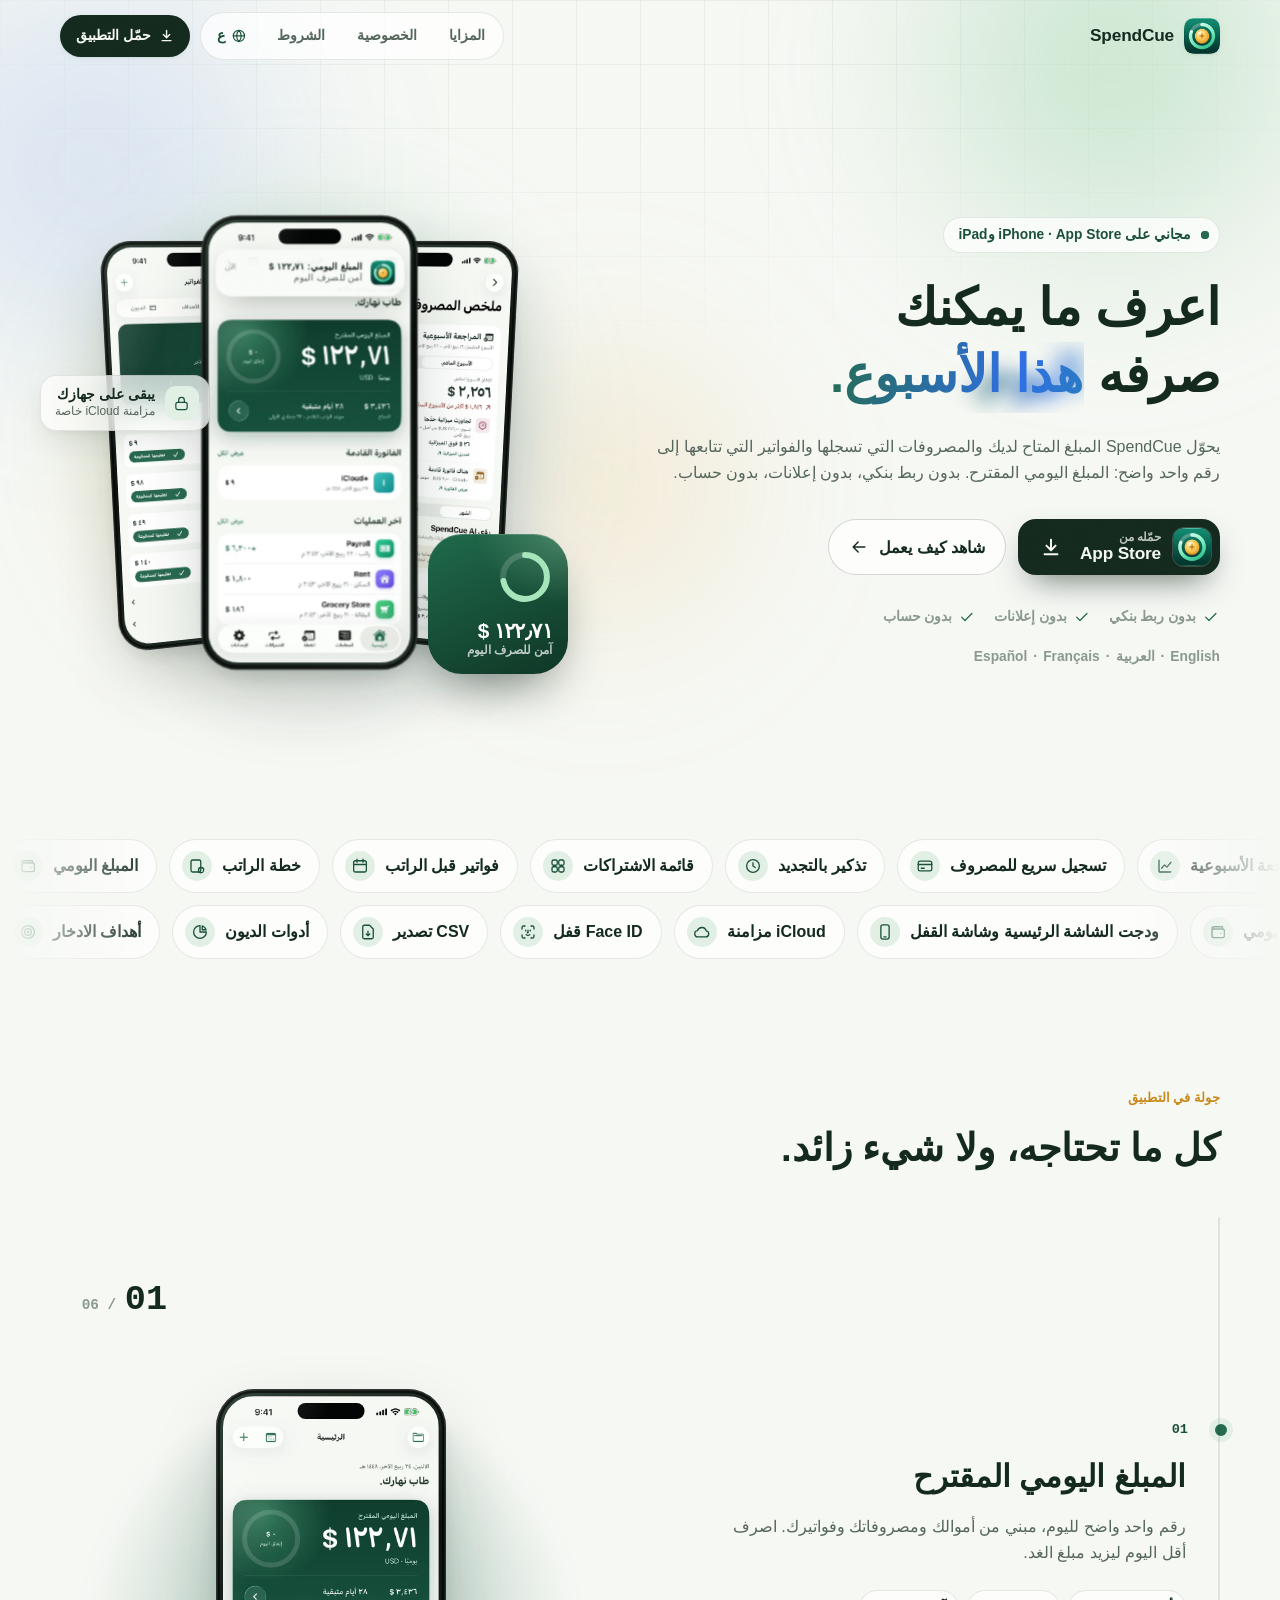
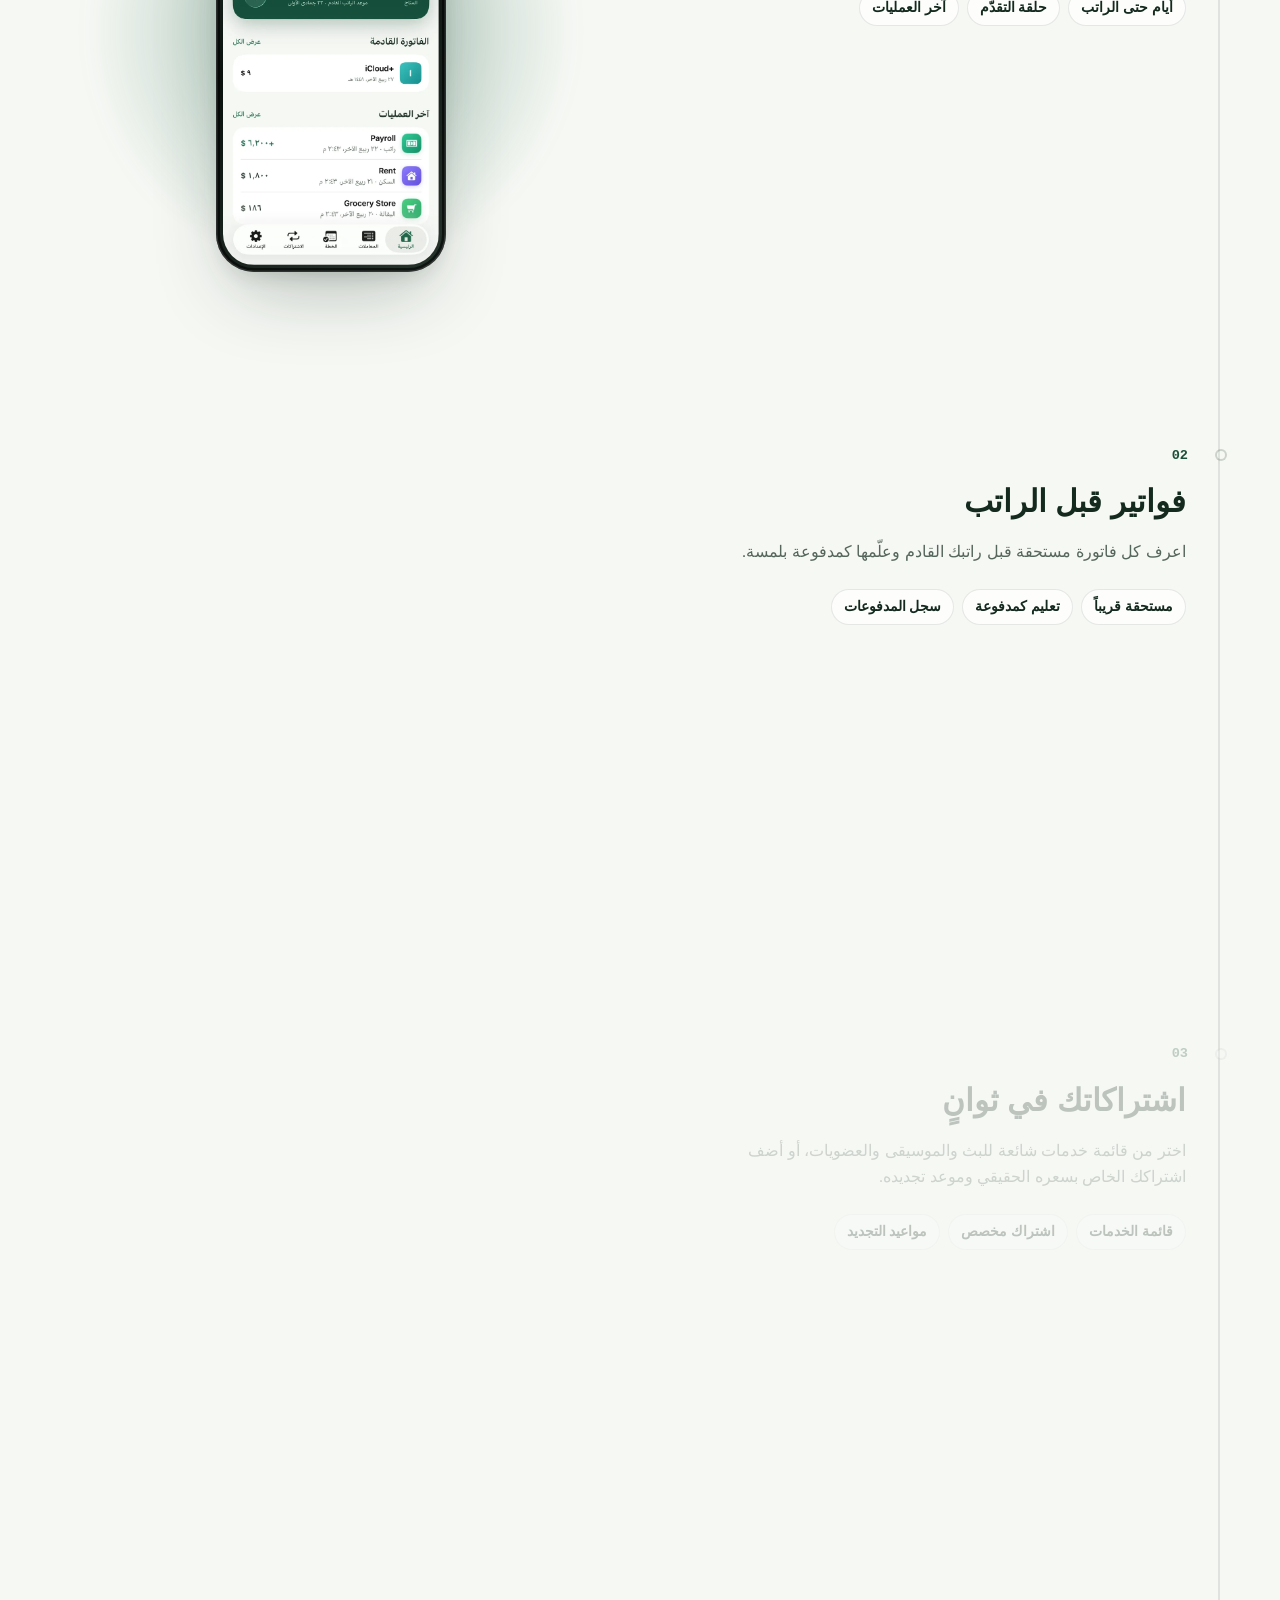
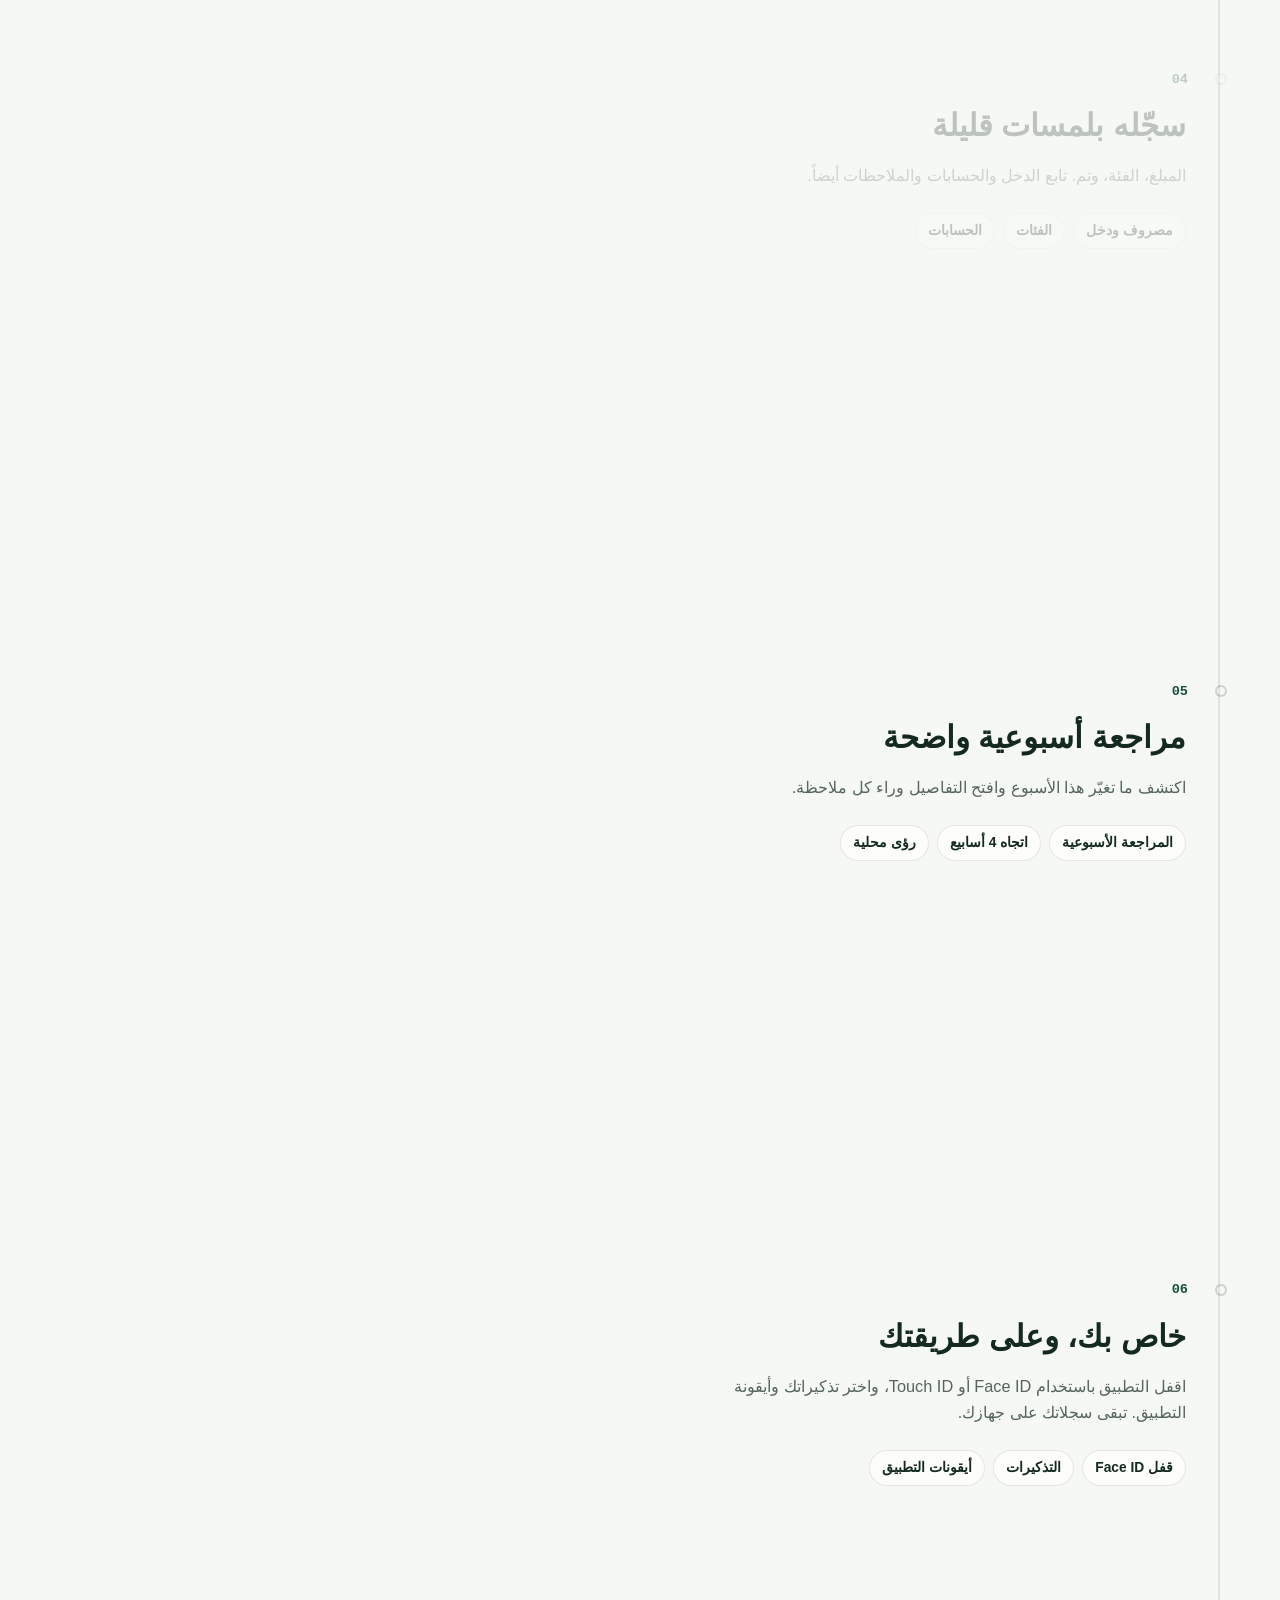
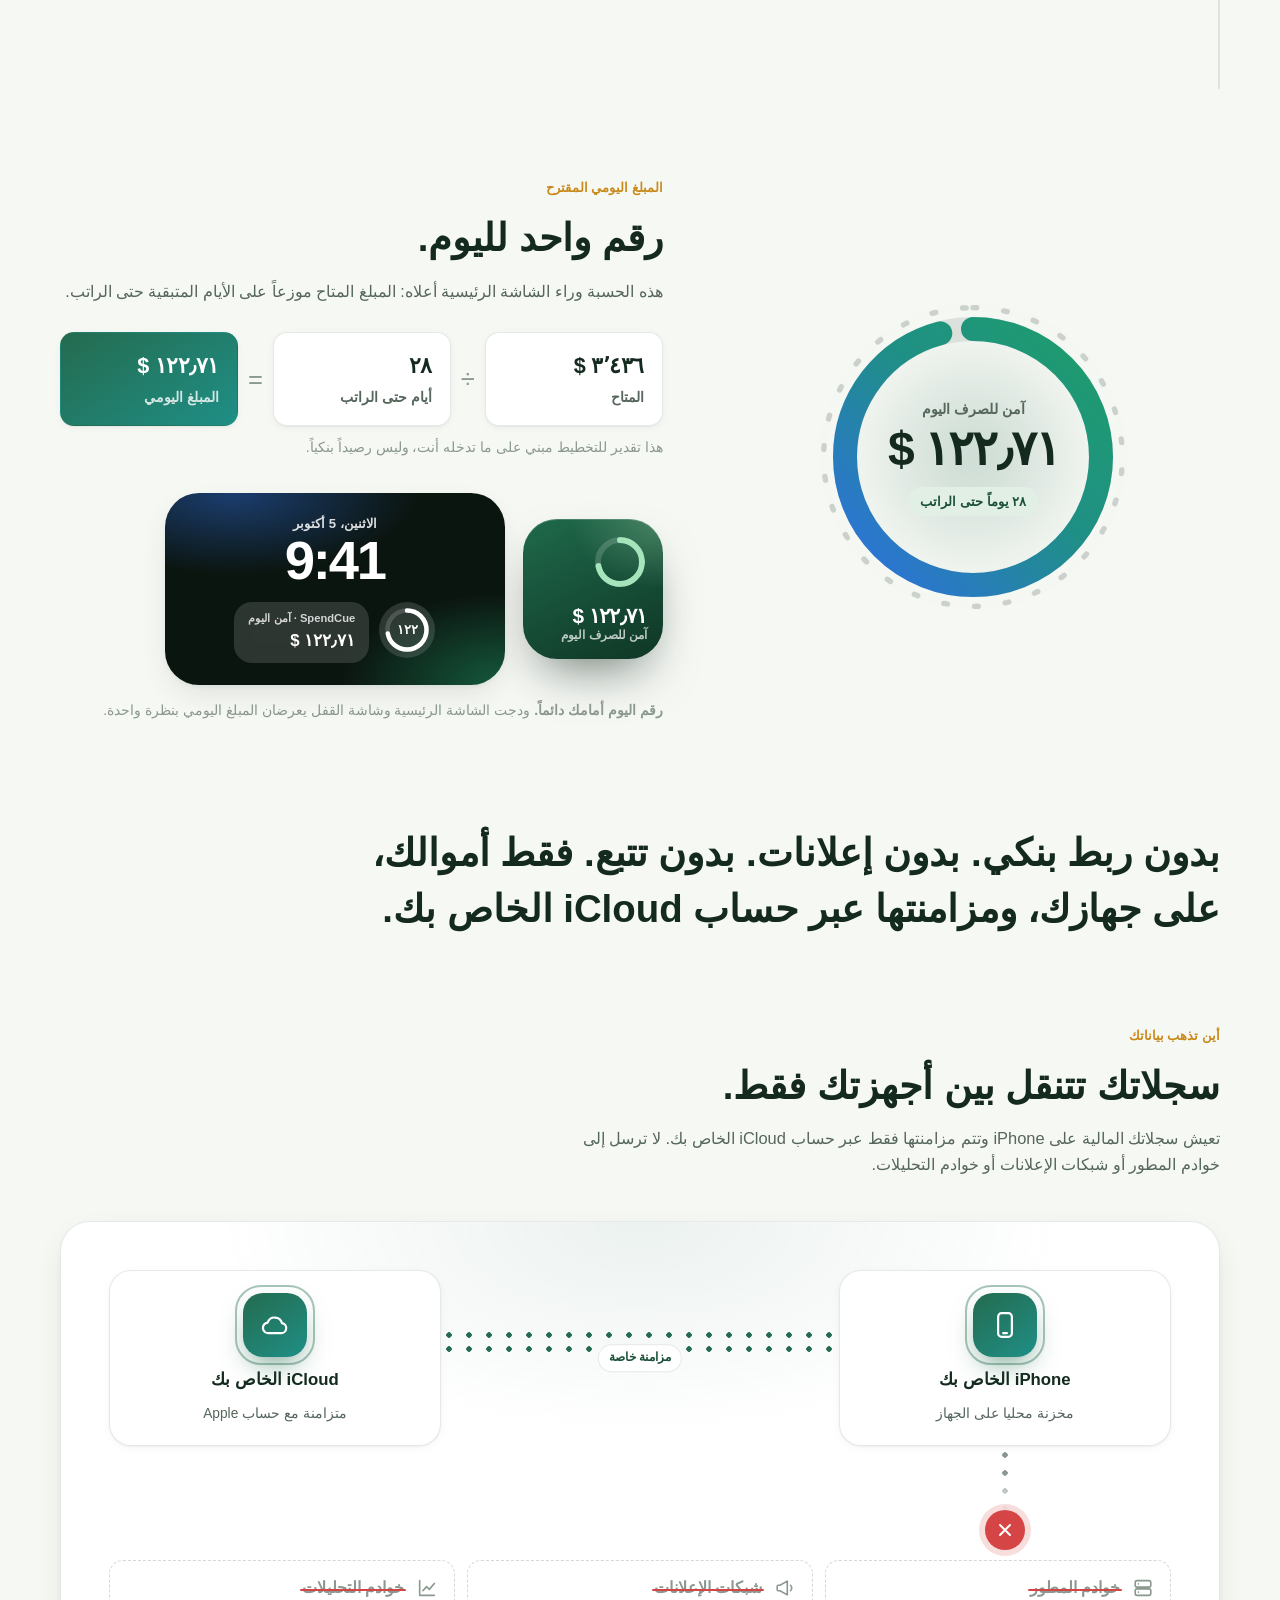
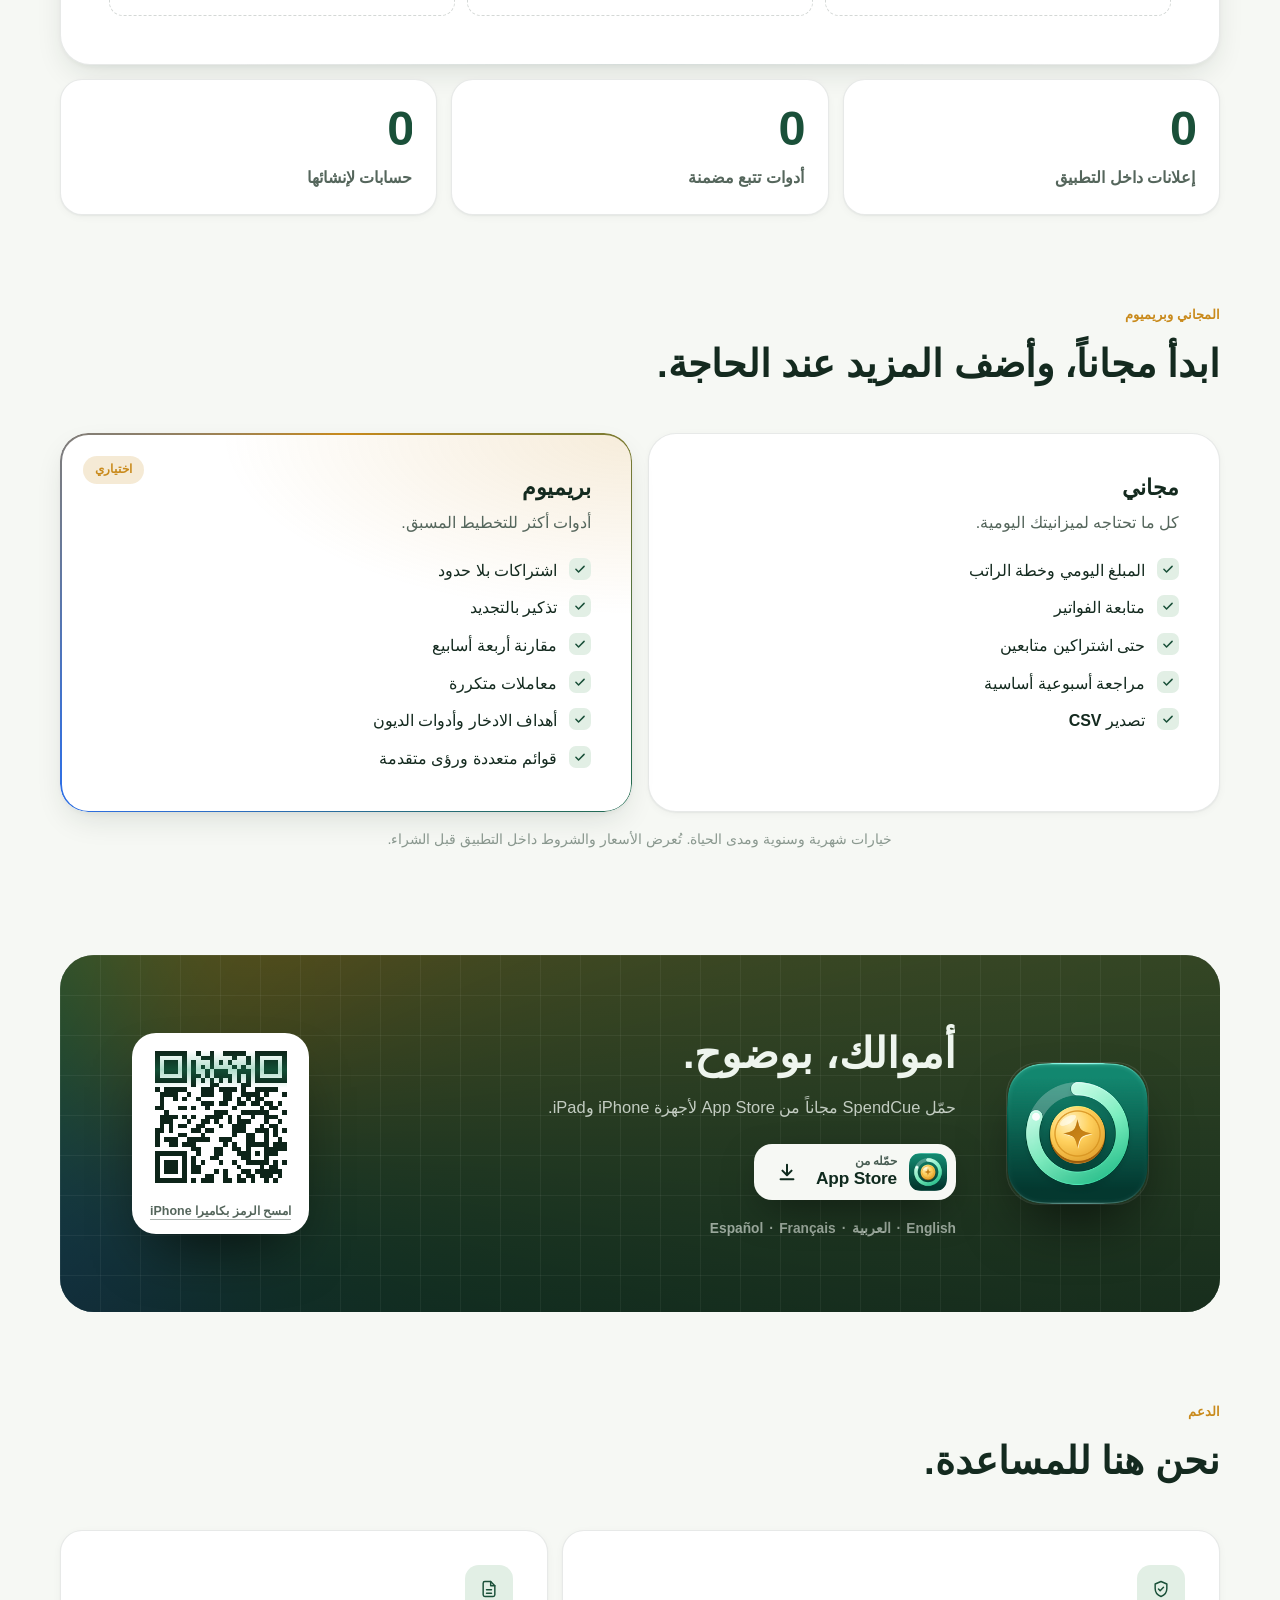
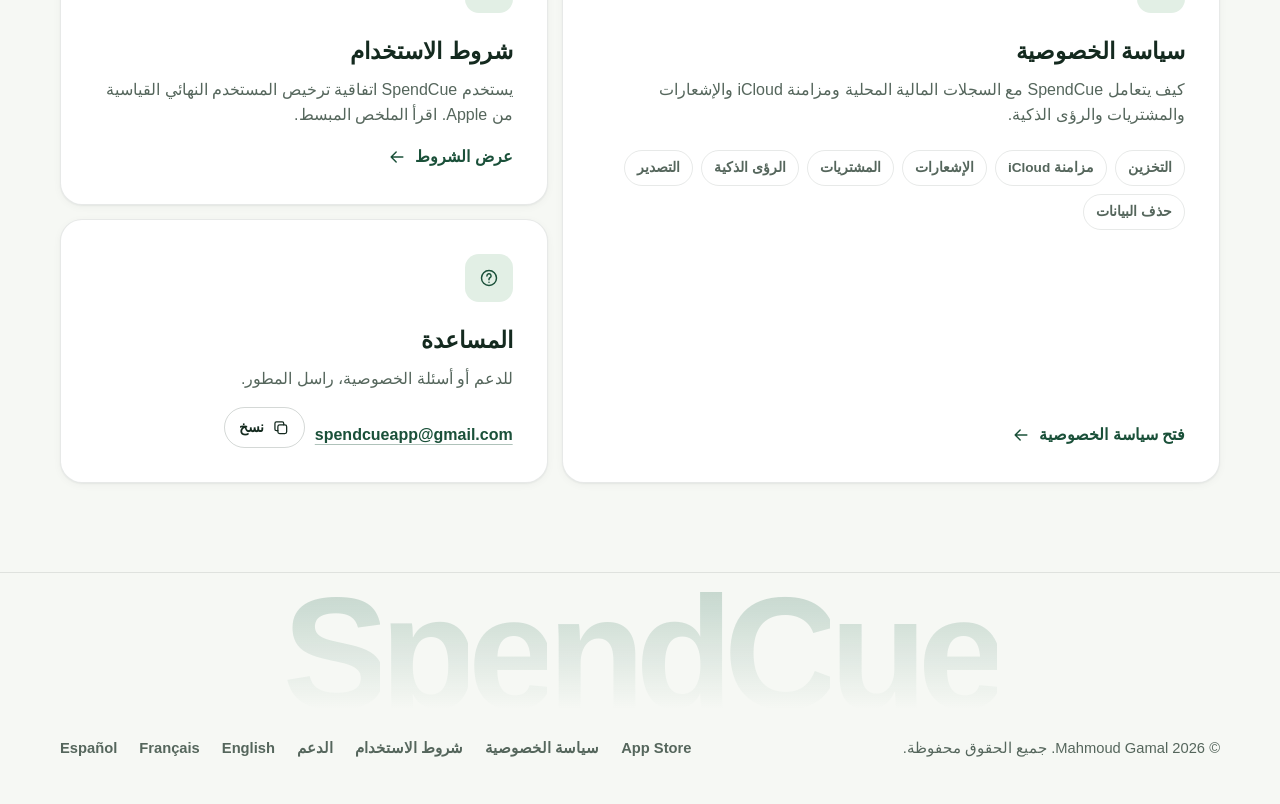
==== commit 777ee908: "Point site URLs at the renamed SpendCueApp repo Canonical, hreflang, and Open Graph URLs now use htt" ====
--- a/docs/ar/index.html
+++ b/docs/ar/index.html
@@ -9,15 +9,15 @@
     <meta property="og:type" content="website">
     <meta property="og:title" content="SpendCue · اعرف ما يمكنك صرفه اليوم">
     <meta property="og:description" content="SpendCue مخطط ميزانية يومي خاص لأجهزة iPhone وiPad. اعرف ما يمكنك صرفه اليوم بأمان، وتابع الفواتير قبل الراتب، واحتفظ بسجلاتك على جهازك.">
-    <meta property="og:url" content="https://mahmoudfotta.github.io/SpendCuePrivacy/ar/">
+    <meta property="og:url" content="https://mahmoudfotta.github.io/SpendCueApp/ar/">
     <meta name="theme-color" content="#f6f8f4" media="(prefers-color-scheme: light)">
     <meta name="theme-color" content="#0b1510" media="(prefers-color-scheme: dark)">
-    <link rel="canonical" href="https://mahmoudfotta.github.io/SpendCuePrivacy/ar/">
-    <link rel="alternate" hreflang="en" href="https://mahmoudfotta.github.io/SpendCuePrivacy/">
-    <link rel="alternate" hreflang="ar" href="https://mahmoudfotta.github.io/SpendCuePrivacy/ar/">
-    <link rel="alternate" hreflang="fr" href="https://mahmoudfotta.github.io/SpendCuePrivacy/fr/">
-    <link rel="alternate" hreflang="es" href="https://mahmoudfotta.github.io/SpendCuePrivacy/es/">
-    <link rel="alternate" hreflang="x-default" href="https://mahmoudfotta.github.io/SpendCuePrivacy/">
+    <link rel="canonical" href="https://mahmoudfotta.github.io/SpendCueApp/ar/">
+    <link rel="alternate" hreflang="en" href="https://mahmoudfotta.github.io/SpendCueApp/">
+    <link rel="alternate" hreflang="ar" href="https://mahmoudfotta.github.io/SpendCueApp/ar/">
+    <link rel="alternate" hreflang="fr" href="https://mahmoudfotta.github.io/SpendCueApp/fr/">
+    <link rel="alternate" hreflang="es" href="https://mahmoudfotta.github.io/SpendCueApp/es/">
+    <link rel="alternate" hreflang="x-default" href="https://mahmoudfotta.github.io/SpendCueApp/">
     <link rel="icon" type="image/png" href="../assets/icon.png">
     <link rel="apple-touch-icon" href="../assets/apple-touch-icon.png">
     <link rel="stylesheet" href="../assets/styles.css?v=fd4d3d02">
